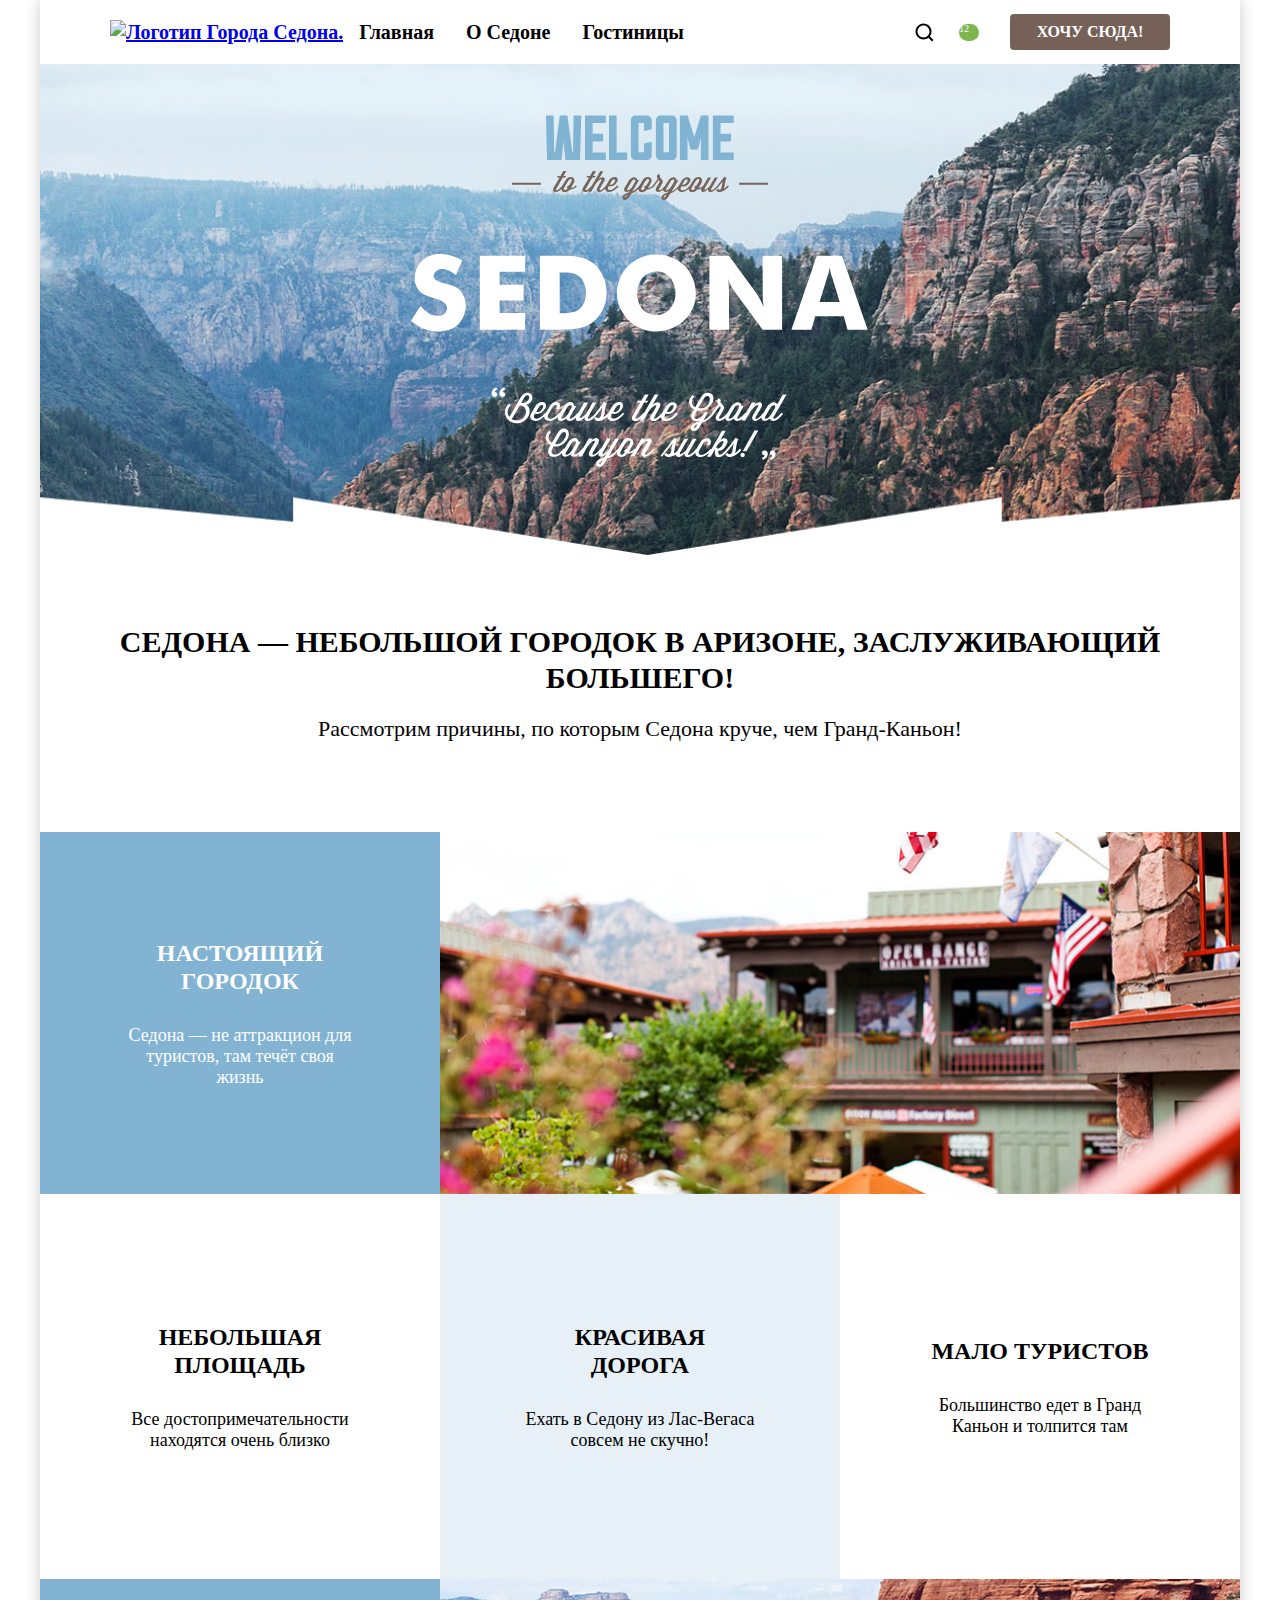
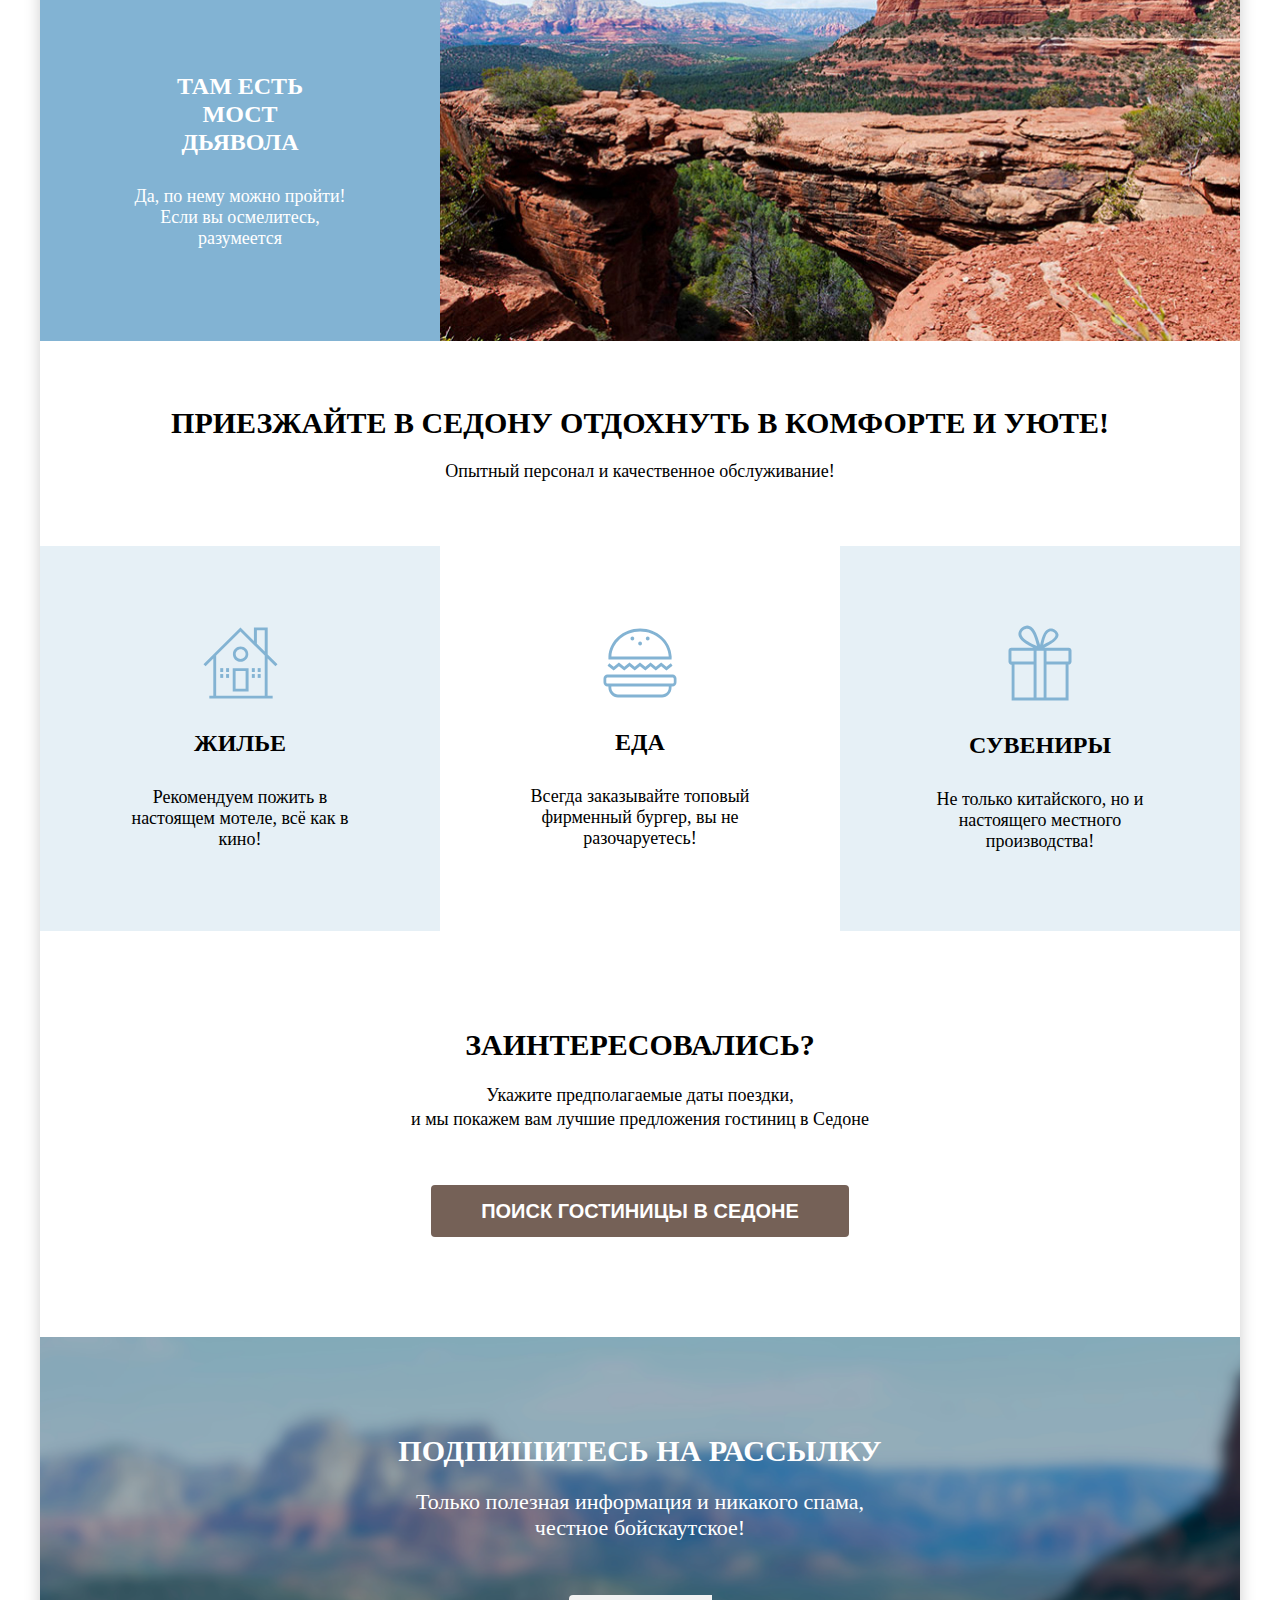
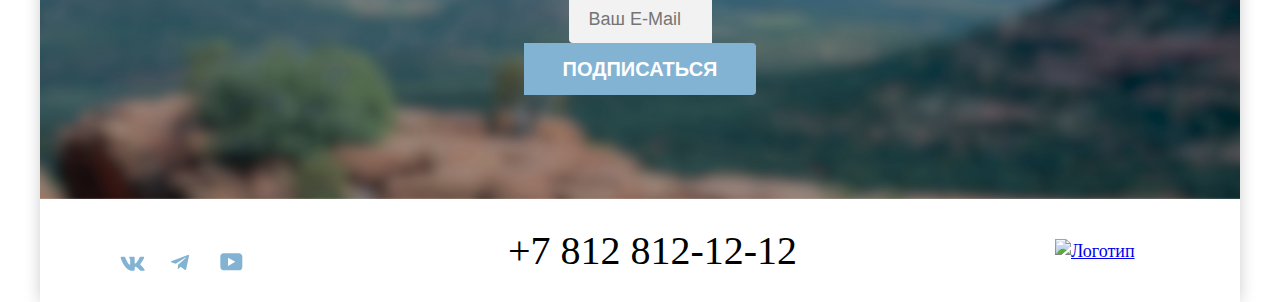
==== index.html @ 7a0d8e48 "выравнивает страницы" ====
<!DOCTYPE html>
<html lang="ru">

  <head>
    <meta charset="utf-8">
    <title>HTML Academy: Седона</title>
    <link rel="stylesheet" href="styles/styles.css">
  </head>

  <body>
    <div class="page-container">
      <header data-test="header" class="main-header">
        <nav class="main-nav">
          <a class="logo" href="index.html" aria-current="page">
            <img src="images/logosedona.svg" width="140" height="70" alt="Логотип города Седона.">
          </a>
          <ul class="site-navigation">
            <li class="site-navigation-item">
              <a class="navigation-link" href="#">Главная</a>
            </li>
            <li class="site-navigation-item">
              <a class="navigation-link" href="#">О Седоне</a>
            </li>
            <li class="site-navigation-item">
              <a class="navigation-link" href="catalog.html">Гостиницы</a>
            </li>
          </ul>
          <ul class="navigation-list navigation-user">
            <li class="navigation-search">
              <a class="navigation-link" href="#"></a>
            </li>
            <li class="navigation-item">
              <a class="navigation-link-like" href="#">
                <span>12</span></a>
          </ul>
          <a class="navigation-link-button" href="#">Хочу сюда!</a>
        </nav>
      </header>
      <main data-test="main" class="main-container main">
        <section class="fond">
          <img src="images/welcome.svg" width="458" height="352"
            alt="Welcome to the gorgeous Sedona , because the Grand Canyon sucks!">
        </section>
        <section data-test="hero" class="hero">
          <h2 class="title">Седона — небольшой городок в Аризоне, заслуживающий большего!</h2>
          <p class="subject">Рассмотрим причины, по которым Седона круче, чем Гранд-Каньон!</p>
        </section>
        <section class="indent">
        </section>
        <section data-test="advantages" class="advantages">
          <ul class="advantages-list">
            <li class="advantages-item-block">
              <h3 class="advantages-title-block">Настоящий городок</h3>
              <p class="advantages-descripsion-block">Седона — не аттракцион для туристов, там течёт своя жизнь</p>
            </li>
            <img class="photo-house" src="images/city.jpg" width="800" height="362" alt="Фото природы города Седона.">
            <li class="advantages-item-block2">
              <h3 class="advantages-title">Небольшая площадь</h3>
              <p class="advantages-descripsion">Все достопримечательности находятся очень близко</p>
            </li>
            <li class="advantages-item-block3">
              <h3 class="advantages-title">Красивая дорога</h3>
              <p class="advantages-descripsion">Ехать в Седону из Лас-Вегаса совсем не скучно!</p>
            </li>
            <li class="advantages-item-block2">
              <h3 class="advantages-title">Мало туристов</h3>
              <p class="advantages-descripsion">Большинство едет в Гранд Каньон и толпится там</p>
            </li>
            <li class="advantages-item-block">
              <h3 class="advantages-title-block">Там есть мост Дьявола</h3>
              <p class="advantages-descripsion-block">Да, по нему можно пройти! Если вы осмелитесь, разумеется</p>
            </li>
            <img class="photo" src="images/crag.jpg" width="800" height="362" alt="Фото моста Дьявола города Седона.">
          </ul>
          <div class="reason">
            <li class="advantage">
              <h2 class="title">Приезжайте в Седону отдохнуть в комфорте и уюте!</h2>
              <p class="about">Опытный персонал и качественное обслуживание!</p>
            </li>
          </div>
          <ul class="advantages-list">
            <li class="advantages-item-block3">
              <img src="images/home.svg" width="75" height="72" alt="Изображение дома.">
              <h3 class="advantages-titles">Жилье</h3>
              <p class="advantages-descripsion">Рекомендуем пожить в настоящем мотеле, всё как в кино!</p>
            </li>
            <li class="advantages-item-block2">
              <img src="images/food.svg" width="74" height="70" alt="Изображение бургера.">
              <h3 class="advantages-titles">Еда</h3>
              <p class="advantages-descripsion">Всегда заказывайте топовый фирменный бургер, вы не разочаруетесь!</p>
            </li>
            <li class="advantages-item-block3">
              <img src="images/present.svg" width="64" height="76" alt="Изображение подарка.">
              <h3 class="advantages-titles">Сувениры</h3>
              <p class="advantages-descripsion">Не только китайского, но и настоящего местного производства!</p>
            </li>
          </ul>
        </section>
        <section data-test="search" class="search">
          <h2 class="page-main-title">Заинтересовались?</h2>
          <p class="advantages-descripsion-search">Укажите предполагаемые даты поездки,<br> и мы покажем вам лучшие предложения
            гостиниц в Седоне</p>
          <form action="#" method="search">
            <button class="button-search" type="submit">Поиск гостиницы в Седоне</button>
          </form>
        </section>
        <section class="subscribe" data-test="subscribe">
          <h2 class="subscribe-title">Подпишитесь на рассылку</h2>
          <form action="https://echo.htmlacademy.ru/" method="post"></form>
          <p class="subscribe-title-light">Только полезная информация и никакого спама, честное бойскаутское!</p>
          <p class="subscribe-form-name">
            <label for="newsletter-email" hidden>Email</label>
            <input class="field" type="email" placeholder="Ваш e-mail" name="newsletter-email" id="newsletter-email"
              required>
          </p>
            <button class="subscribe-button" type="submit">Подписаться</button>
        </section>
      </main>
      <footer data-test="footer" class="footer-page-container footer">
          <ul class="footer-social">
            <li class="footer-social-item footer-social-item-vk">
              <a class="button" href="https://vk.com/htmlacademy">
                <svg xmlns="http://www.w3.org/2000/svg" width="25" height="15" viewBox="0 0 25 15" fill="none">
                  <path fill-rule="evenodd" clip-rule="evenodd"
                    d="M24.1164 1.80445C24.2824 1.25845 24.1164 0.856445 23.3214 0.856445H20.6964C20.0284 0.856445 19.7204 1.20345 19.5534 1.58645C19.5534 1.58645 18.2184 4.78245 16.3274 6.85845C15.7154 7.46045 15.4374 7.65145 15.1034 7.65145C14.9364 7.65145 14.6854 7.46045 14.6854 6.91345V1.80445C14.6854 1.14845 14.5014 0.856445 13.9454 0.856445H9.81738C9.40038 0.856445 9.14938 1.16045 9.14938 1.44945C9.14938 2.07045 10.0954 2.21445 10.1924 3.96245V7.76045C10.1924 8.59345 10.0394 8.74444 9.70538 8.74444C8.81538 8.74444 6.65038 5.53345 5.36538 1.85945C5.11638 1.14445 4.86438 0.856445 4.19338 0.856445H1.56638C0.816382 0.856445 0.666382 1.20345 0.666382 1.58645C0.666382 2.26845 1.55638 5.65645 4.81138 10.1374C6.98138 13.1974 10.0364 14.8564 12.8194 14.8564C14.4884 14.8564 14.6944 14.4884 14.6944 13.8534V11.5404C14.6944 10.8034 14.8524 10.6564 15.3814 10.6564C15.7714 10.6564 16.4384 10.8484 17.9964 12.3234C19.7764 14.0724 20.0694 14.8564 21.0714 14.8564H23.6964C24.4464 14.8564 24.8224 14.4884 24.6064 13.7604C24.3684 13.0364 23.5184 11.9854 22.3914 10.7384C21.7794 10.0284 20.8614 9.26345 20.5824 8.88045C20.1934 8.38945 20.3044 8.17044 20.5824 7.73345C20.5824 7.73345 23.7824 3.30745 24.1154 1.80445H24.1164Z"
                    fill="#83B3D3" />
                </svg>
              </a>
            </li>
            <li class="footer-social-item footer-social-item-telegram">
              <a class="button" href="https://t.me/htmlacademy">
                <svg xmlns="http://www.w3.org/2000/svg" width="18" height="17" viewBox="0 0 18 17" fill="none">
                  <path
                    d="M16.785 0.955705L0.840489 7.1042C-0.247661 7.54126 -0.241365 8.14828 0.640845 8.41897L4.73445 9.69597L14.2058 3.72014C14.6537 3.44766 15.0629 3.59424 14.7265 3.89281L7.05283 10.8183H7.05103L7.05283 10.8192L6.77045 15.0387C7.18413 15.0387 7.36669 14.8489 7.59871 14.625L9.58705 12.6915L13.7229 15.7464C14.4855 16.1664 15.0332 15.9506 15.2229 15.0405L17.9379 2.2453C18.2158 1.13107 17.5126 0.626562 16.785 0.955705Z"
                    fill="#83B3D3" />
                </svg>
              </a>
            </li>
            <li class="footer-social-item footer-social-item-youtub">
              <a class="button" href="https://www.youtube.com/user/htmlacademyru">
                <svg xmlns="http://www.w3.org/2000/svg" width="23" height="18" viewBox="0 0 23 18" fill="none">
                  <path
                    d="M18.9402 0.356445H3.50738C1.64668 0.356445 0.333252 1.9502 0.333252 3.75645V13.8502C0.333252 15.7627 1.64668 17.3564 3.50738 17.3564H19.1591C20.8009 17.3564 22.3333 15.7627 22.3333 13.9564V3.75645C22.1143 1.9502 20.8009 0.356445 18.9402 0.356445ZM7.99494 12.8939V4.81894L15.3283 8.85645L7.99494 12.8939Z"
                    fill="#83B3D3" />
                </svg>
              </a>
            </li>
          </ul>
          <address class="footer-contacts-address">
            <a class="footer-contacts-address-phone" href="tel:+78128121212">+7 812 812-12-12</a>
          </address>
          <a class="htmlacademy-link" href="https://htmlacademy.ru/">
            <img class="present" src="images/logo.svg" width="115" height="33" alt="Логотип академии.">
          </a>
      </footer>
    </div>
  </body>

</html>
---- styles/styles.css ----
@font-face {
  font-family: "PT sans";
  font-style: normal;
  font-weight: 400;
  src: url("../fonts/ptsans-400.woff2") format("woff2");
  font-display: swap;
}

@font-face {
  font-family: "PT sans";
  font-style: normal;
  font-weight: 700;
  src: url("../fonts/ptsans-700.woff2") format("woff2");
  font-display: swap;
}
* {
  box-sizing: border-box;
}
.page-container {
  width: 1200px;
  margin: 0 auto;
  height: 100%;
  background: #FFF;
  box-shadow: 0px 0px 15px 0px rgba(0, 0, 0, 0.20);
  display: flex;
  flex-direction: column;
  justify-content: space-between;
  box-sizing: border-box;
}
body {
  margin: 0;
  display: flex;
  flex-direction: column;
  height: 100%;
  font-family: "PT Sans";
  font-size: 18px;
  font-style: normal;
  font-weight: 400;
  line-height: 24px;
  color: #000000;
  box-sizing: border-box;
}
.main-container {
  flex-grow: 1;
}
.main-header {
  background: #FFF;
  justify-content: space-between;
  padding: 0px 70px;
  margin: 0;
  padding: 0;
}
.site-navigation {
  margin: 0;
  padding: 0;
  display: flex;
  justify-content: space-between;
  align-items: center;
  list-style: none;
  flex-shrink: 0;
}
.site-navigation-item {
  height: 100%;
}
.navigation-list {
  margin: 0;
  padding: 0;
  display: flex;
  justify-content: space-between;
  align-items: center;
  list-style: none;
  flex-shrink: 0;
  margin-left: auto;
}
.navigation-link-like {
  margin-left: auto;
  font-size: 10px;
  font-style: normal;
  font-weight: 400;
  line-height: 10px;
  color: #ffffff;
  background-image: url("../images/like.svg");
  width: 20px;
  height: 20px;
  border-radius: 10px;
  background: #7DB54F;
  text-decoration: none;
  }
.navigation-link {
  text-decoration: none;
  color: inherit;
  flex-shrink: 0;
  list-style: none;
  display: flex;
  height: 100%;
  width: 100%;
  justify-content: center;
  align-items: center;
  padding: 0 16px;
}
.navigation-search {
  background: url("../images/search.svg");
  background-repeat: no-repeat;
  display: flex;
  width: 20px;
  height: 20px;
  padding: 2px 1px 1px 1px;
  flex-direction: column;
  justify-content: center;
  align-items: center;
}
.navigation-item {
  background: url("../images/like.svg");
  background-repeat: no-repeat;
  display: flex;
  width: 20px;
  height: 20px;
  padding: 2px 1px 1px 1px;
  flex-direction: column;
  justify-content: center;
  align-items: center;
  margin: 0 32px 0 24px;
}
.navigation-link-button {
  color:#FFF;
  text-align: center;
  font-size: 16px;
  font-style: normal;
  font-weight: 700;
  line-height: 20px;
  text-transform: uppercase;
  border-radius: 4px;
  border: none;
  background: #756157;
  width: 160px;
  padding: 8px 0;
  justify-content: center;
  align-items: center;
  text-decoration: none;
  margin: 0;
}
.hero {
  background-color: #FFF;
  display: flex;
  width: 1200px;
  padding: 69px 0px;
  flex-direction: column;
  justify-content: center;
  align-items: center;
}
.indent {
  width: 1200px;
  height: 21px;
  background: #FFF;
}
.page-container {
  width: 1200px;
  margin: 0 auto;
}
.main-nav {
  display: flex;
  height: 64px;
  margin: 0 70px;
  font-size: 20px;
  font-weight: 700;
  line-height: 24px;
  text-transform: capitalize;
  text-decoration: none;
  color: inherit;
  justify-content: space-between;
  align-items: center;
}
.fond {
  background: url("../images/mountains.png");
  background-size: cover;
  background-repeat: no-repeat;
  flex-shrink: 0;
  width: 100%;
  text-align: center;
  padding: 51px 0 82px;
}
.title {
  text-align: center;
  font-size: 30px;
  font-style: normal;
  font-weight: 700;
  line-height: 36px;
  text-transform: uppercase;
  margin: 0px;
  padding: 0 0 20px 0;
}
.subject {
  text-align: center;
  font-size: 22px;
  font-style: normal;
  font-weight: 400;
  line-height: 26px;
}
.advantage {
  display: flex;
  padding: 64px 0px;
  flex-direction: column;
  justify-content: center;
  align-items: center;
  align-self: stretch;
  background-color: #FFF;
  margin: 0;
}
.advantages h2 {
  font-size: 30px;
  font-style: normal;
  font-weight: 700;
  line-height: 36px;
}

.advantages h3 {
  font-size: 24px;
  font-weight: 700;
  text-transform: uppercase;
  line-height: 28px;
}
.about {
  font-size: 22px;
  font-style: normal;
  font-weight: 400;
  line-height: 26px;
}
.advantages p {
  font-size: 18px;
  font-weight: 400;
  line-height: 21px;
}
.advantages-descripsion-search {
  text-align: center;
  margin: 20px 0 54px;
}
.advantages-title-block {
  margin: 0 0 30px;
  padding: 0;
  color: #ffffff;
  text-align: center;
  width: 175px;
}
.advantages-title {
  margin: 0 0 30px;
  padding: 0;
  text-align: center;
  list-style: none;
  display: flex;
  flex-direction: column;
  align-items: center;
}
.advantages-titles {
  padding: 30px 0 30px 0;
  margin: 0;
}
.advantages-list {
  margin: 0;
  padding: 0;
  display: flex;
  justify-content: space-between;
  flex-wrap: wrap;
}
.advantages-descripsion-block {
  color: #ffffff;
  text-align: center;
}
.advantages-item-block {
  background: #82B3D3;
  display: flex;
  height: auto;
  width: 400px;
  padding: 0 85px;
  flex-direction: column;
  justify-content: center;
  align-items: center;
  text-align: center;
  box-sizing: border-box;
}
.advantages-item-block2 {
  background-color: #FFF;
  display: flex;
  width: 400px;
  min-height: 385px;
  padding: 0 85px;
  flex-direction: column;
  justify-content: center;
  align-items: center;
  box-sizing: border-box;
}
.advantages-item-block3 {
  background-color: rgba(131, 179, 211, 0.20);
  display: flex;
  width: 400px;
  padding: 0 85px;
  flex-direction: column;
  justify-content: center;
  align-items: center;
  box-sizing: border-box;
}
.search {
  display: flex;
  flex-direction: column;
  align-items: flex-start;
  background-color: #FFF;
  align-items: center;
  padding: 96px 0;
  margin: 0;
  min-height: 406px;
}
.search button {
  color: #ffffff;
  border-radius: 4px;
  background: #756157;
  border: none;
}
.page-main-title {
  text-align: center;
  font-size: 30px;
  font-style: normal;
  font-weight: 700;
  line-height: 36px;
  text-transform: uppercase;
  margin: 0;

}
.button-search {
  display: inline-flex;
  padding: 8px 50px;
  justify-content: center;
  align-items: center;
  gap: 10px;
  color:#FFF;
  text-align: center;
  font-size: 20px;
  font-style: normal;
  font-weight: 700;
  line-height: 36px;
  text-transform: uppercase;
}
.advantages-descripsion {
  font-size: 22px;
  font-weight: 400;
  line-height: 26px;
  text-align: center;
  margin: 0;
}
.subscribe-title {
  color: #FFF;
  text-align: center;
  font-size: 30px;
  font-style: normal;
  font-weight: 700;
  line-height: 36px;
  text-transform: uppercase;
  margin: 0;
}
.subscribe-title-light {
  color: #FFF;
  text-align: center;
  font-size: 22px;
  font-style: normal;
  font-weight: 400;
  line-height: 26px;
  text-align: center;
  width: 475px;
  margin: 20px 0 54px 0;
}
.subscribe-button {
  color:#FFF;
  border-radius: 0px 4px 4px 0px;
  border: none;
  background: #82B3D3;
  font-size: 20px;
  font-style: normal;
  font-weight: 700;
  line-height: 36px;
  text-transform: uppercase;
  display: inline-flex;
  padding: 8px 50px;
  justify-content: center;
  align-items: center;
  gap: 10px;
  width: 232px;
}
.footer-social {
  display: flex;
  flex-shrink: 0;
  margin: 0;
  padding: 40px 0 30px 70px;
  justify-content: center;
  align-items: center;
  gap: 10px;
  align-self: stretch;
}
.footer-social-item {
  display: flex;
  justify-content: space-between;
  align-items: center;
  margin: 0;
  padding: 0;
}
.footer-social-item-vk {
  color: rgba(131, 179, 211, 1);
  background-repeat: no-repeat;
  display: flex;
  padding: 0px 10px;
  gap: 10px;
}
.footer-social-item-telegram {
  color: rgba(131, 179, 211, 1);
  background-repeat: no-repeat;
  display: flex;
  padding: 0px 10px;
  gap: 10px;
}
.footer-social-item-youtub {
  color: rgba(131, 179, 211, 1);
  background-repeat: no-repeat;
  display: flex;
  padding: 0px 10px;
  gap: 10px;
}
.present {
  display: flex;
  flex-direction: column;
  align-items: center;
  margin: 40px 70px 30px 0;
}
.footer-contacts-address-phone {
  text-decoration: none;
  font-size: 40px;
  font-style: normal;
  font-weight: 400;
  line-height: 40px;
  text-transform: uppercase;
  color: inherit;
}
.footer-contacts-address {
  display: flex;
  justify-content: center;
  align-items: center;
  flex-shrink: 0;
}
.footer {
  display: flex;
  justify-content: space-between;
  align-items: center;
  padding-top: 39px;
  padding-bottom: 30px;
  background: #FFF;
}
.footer-page-container {
  display: flex;
  justify-content: space-between;
  align-items: center;
  flex-shrink: 0;
  padding: 0;
  margin: 0;
}








/* 2стр */
fieldset {
  border: none;
}
.filter-under {
  margin: 0;
  padding: 0;
  display: flex;
  justify-content: space-between;
  align-items: center;
  list-style: none;
  flex-shrink: 0;
}
.header-catalog {
  background:  url("../images/catalog/filter.png");
  background-size: cover;
  background-repeat: no-repeat;
  display: flex;
  flex-direction: column;
  align-items: flex-start;
  padding: 35px 70px 70px 70px;
  flex-grow: 1;
  box-sizing: border-box;
  margin: 0;
  align-self: stretch;
}
.inner-header-title {
  color: #FFF;
  font-size: 60px;
  font-style: normal;
  font-weight: 700;
  line-height: 78px;
  margin: 0;
  padding: 0;
}
.filter {
  padding: 0;
  margin: 0;
}
.breadcrumbs {
  list-style: none;
  display: flex;
  justify-content: center;
  align-items: center;
  gap: 10px;
  margin: 0;
  padding: 0;
}
.breadcrumb-link {
  color: #FFF;
  font-size: 16px;
  font-style: normal;
  font-weight: 400;
  line-height: 21px;
  text-decoration: none;
}
.search-filter-list {
  margin: 0;
  padding: 0;
  list-style: none;
  display: flex;
  flex-direction: column;
  align-items: flex-start;
  gap: 16px;
}
.search-filter {
  display: flex;
  justify-content: space-between;
  align-items: center;
  align-self: stretch;
}
.search-filter-title {
  color: #FFF;
  font-size: 20px;
  font-style: normal;
  font-weight: 700;
  line-height: 24px;
  text-transform: capitalize;
  padding: 0 70px 32px 0;
}
.search-filter-group {
  margin: 0;
  padding: 0;
}
.price {
  padding: 0;
}
.control-input {
  margin: 0;
}
.earch-filter-item {
  color: #FFF;
  font-size: 18px;
  font-style: normal;
  font-weight: 400;
  line-height: 23px;
  text-transform: capitalize;
}
.field {
  color: #000000;
  font-size: 18px;
  font-style: normal;
  font-weight: 700;
  line-height: 24px;
  text-transform: capitalize;
  display: flex;
  width: 143px;
  padding: 12px 20px;
  border: none;
}
.button {
  text-align: center;
  font-size: 20px;
  font-style: normal;
  font-weight: 700;
  line-height: 36px;
  text-transform: uppercase;
  width: 20px;
  height: 20px;
  flex-shrink: 0;
  border-radius: 5px;
  border: none;
}
.button-two {
  width: 20px;
  height: 20px;
  flex-shrink: 0;
  margin-left: 186px;
  border-radius: 5px;
  border: none;
}
.button-price {
  border-radius: 4px 0px 0px 4px;
  background: #F2F2F2;
  display: flex;
  align-items: center;
  margin: 25px 0 0 0;
  width: 288px;
  height: 4px;
}
.button-filter {
  display: flex;
  justify-content: flex-end;
  flex-direction: column;
  align-items: flex-end;
  margin-left: auto;
}
.button-dark {
  color: #FFF;
  text-align: center;
  font-size: 16px;
  font-style: normal;
  font-weight: 700;
  line-height: 20px;
  width: 191px;
  height: 36px;
  text-transform: uppercase;
  border-radius: 4px;
  background: #82B3D3;
  padding: 0;
}
.button-light {
  color: #FFF;
  text-align: center;
  font-size: 16px;
  font-style: normal;
  font-weight: 700;
  line-height: 20px;
  width: 191px;
  height: 36px;
  text-transform: uppercase;
  border-radius: 4px;
  background:  transparent;
  margin: 32px 0 0 0;
  padding: 0;
}
.sorting {
  border-radius: 4px;
  border: 2px solid #E5E5E5;
  font-size: 18px;
  font-style: normal;
  font-weight: 400;
  line-height: 21px;
  display: flex;
  width: 292px;
  padding: 14px 12px;
  margin-left: auto;
  justify-content: space-between;
  align-items: center;
  box-sizing: border-box;
}
.review {
  display: flex;
  justify-content: flex-end;
  align-items: center;
  gap: 8px;
  margin-left: 70px;
}
.button-list-pictures {
  min-width: 16px;
  display: flex;
  flex-direction: column;
  justify-content: center;
  align-items: center;
  gap: 10px;
  flex-shrink: 0;
}
.button-list-picture {
  min-width: 16px;
  display: flex;
  padding: 3px 2px;
  flex-direction: column;
  justify-content: center;
  align-items: center;
  gap: 10px;
  flex-shrink: 0;
}
.button-list-list {
  display: flex;
  min-width: 16px;
  padding: 14px 12px;
  margin: 0px;
  border-radius: 4px;
  border: 2px solid #E5E5E5;
  flex-direction: column;
  justify-content: center;
  align-items: center;
  gap: 10px;
  flex-shrink: 0;
}
.button-list-pictures, .button-list-picture {
  text-decoration: none;
  color: #000000;
  padding: 14px 12px;
  margin: 0;
  border-radius: 4px;
  border: 2px solid #E5E5E5;
}
.catalog {
  display: flex;
  padding: 40px 70px 40px 70px;
  flex-direction: column;
  align-items: center;
  gap: 40px;
  align-self: stretch;
  margin: 0;
  justify-content: flex-start;
}
.catalog-card-link {
  text-decoration: none;
  display: flex;
  flex-direction: column;
  align-items: flex-start;
  gap: 16px;
}
.catalog-card-title {
  color:#000;
  font-size: 24px;
  font-style: normal;
  font-weight: 700;
  line-height: 28px;
  text-decoration: none;
  width: 300px;
  margin: 0;
  padding: 0px;
}
p {
  margin: 0;
}
.price-name {
  min-width: 140px;
  display: flex;
  justify-content: space-between;
  align-items: center;
  align-self: stretch;
}
.price-from {
  min-width: 140px;
  display: flex;
  justify-content: flex-end;
}
.price {
  width: 144px;
}
.catalog-card-button-details {
  color:#FFF;
  text-align: center;
  font-size: 16px;
  font-style: normal;
  font-weight: 700;
  line-height: 20px;
  text-transform: uppercase;
  border-radius: 4px;
  background: #756157;
  display: flex;
  padding: 8px 25px;
  margin: 0;
  justify-content: center;
  align-items: center;
  text-decoration: none;
}
.catalog-card-button-favorites {
  color:#FFF;
  text-align: center;
  font-size: 16px;
  font-style: normal;
  font-weight: 700;
  line-height: 20px;
  text-transform: uppercase;
  border-radius: 4px;
  background: #82B3D3;
  text-decoration: none;
  display: flex;
  padding: 8px 18px;
  margin-left: auto;
  min-width: 140px;
  justify-content: center;
  align-items: center;
}
.catalog-card-button-favorite {
  color:#FFF;
  text-align: center;
  font-size: 16px;
  font-style: normal;
  font-weight: 700;
  line-height: 20px;
  text-transform: uppercase;
  border-radius: 4px;
  background: #7DB54F;
  text-decoration: none;
  display: flex;
  padding: 8px 18px;
  margin-left: auto;
  min-width: 140px;
  justify-content: center;
  align-items: center;
}
.catalog-card {
  border-radius: 4px;
  border: 1px solid #E6E6E6;
  margin: 0;
  align-items: flex-start;
  gap: 16px;
  width: 340px;
  box-sizing: border-box;
  flex-wrap: wrap;
  padding: 20px;
  display: flex;
}
.catalog-list {
  margin: 0;
  padding: 0;
  display: flex;
  align-items: flex-start;
  gap: 20px;
  align-self: stretch;
  flex-wrap: wrap;
}
.form-filter {
  display: flex;
  margin-top: 40px;
  min-width: 1060px;
}
.rating-result {
  text-align: center;
  font-size: 16px;
  font-style: normal;
  font-weight: 400;
  line-height: 20px;
  text-transform: uppercase;
  text-decoration: none;
  color: #333;
  min-width: 140px;
  border-radius: 4px;
  background:#F2F2F2;
  margin-left: auto;
  padding: 9px 22px 8px 23px;
}
.rating-results {
  display: flex;
  align-items: center;
  gap: 6px;
  flex: 1 0 0;
  align-self: stretch;
}
.pagination-link {
  display: flex;
  justify-content: center;
}
.pagination-current-one {
  color:#000;
  font-size: 20px;
  font-style: normal;
  font-weight: 700;
  line-height: 36px;
  text-transform: uppercase;
  border-radius: 4px;
  background:#F2F2F2;
  display: flex;
  width: 60px;
  height: 60px;
  justify-content: center;
  align-items: center;
  gap: 8px;
  text-decoration: none;
}
.pagination-current {
  color: #ffffff;
  text-align: center;
  font-size: 20px;
  font-style: normal;
  font-weight: 700;
  line-height: 36px;
  text-transform: uppercase;
  border-radius: 4px;
  background: #82B3D3;
  width: 60px;
  height: 60px;
  justify-content: center;
  align-items: center;
  display: flex;
  text-decoration: none;
}
.pagination {
  list-style: none;
  display: flex;
  align-items: center;
  align-self: stretch;
  justify-content: flex-start;
  gap: 8px;
  margin: 0;
  padding: 0;
}
.subscribe {
  background-image: url("../images/subscribe.png");
  background-size: cover;
  background-repeat: no-repeat;
  width: 1200px;
  display: flex;
  padding: 96px 0 104px 0;
  flex-direction: column;
  align-items: center;
  box-sizing: border-box;
}
.subscription-two {
  min-height: 414px;
  display: flex;
  flex-direction: column;
  align-items: center;
  justify-content: center;
  gap: 20px;
  margin: 0;
  padding: 0;
}
.subscribe-title-dark {
  color:#000000;
  text-align: center;
  font-size: 22px;
  font-style: normal;
  font-weight: 400;
  line-height: 26px;
  display: flex;
  flex-direction: column;
  align-items: center;
  width: 475px;
}
.subscribe-title-link {
  color: #000;
  font-size: 30px;
  font-style: normal;
  font-weight: 700;
  line-height: 36px;
  text-transform: uppercase;
  margin: 0;
}
.field {
  color: #000;
  font-size: 18px;
  font-style: normal;
  font-weight: 400;
  line-height: 24px;
  border-radius: 4px 0px 0px 4px;
  background: #F2F2F2;
  text-decoration: none;
  padding: 12px 20px;
}
.visually-hidden {
  position: absolute;
  width: 1px;
  height: 1px;
  margin: -1px;
  padding: 0;
  border: 0;
  clip: rect(0 0 0 0);
  overflow: hidden;
}
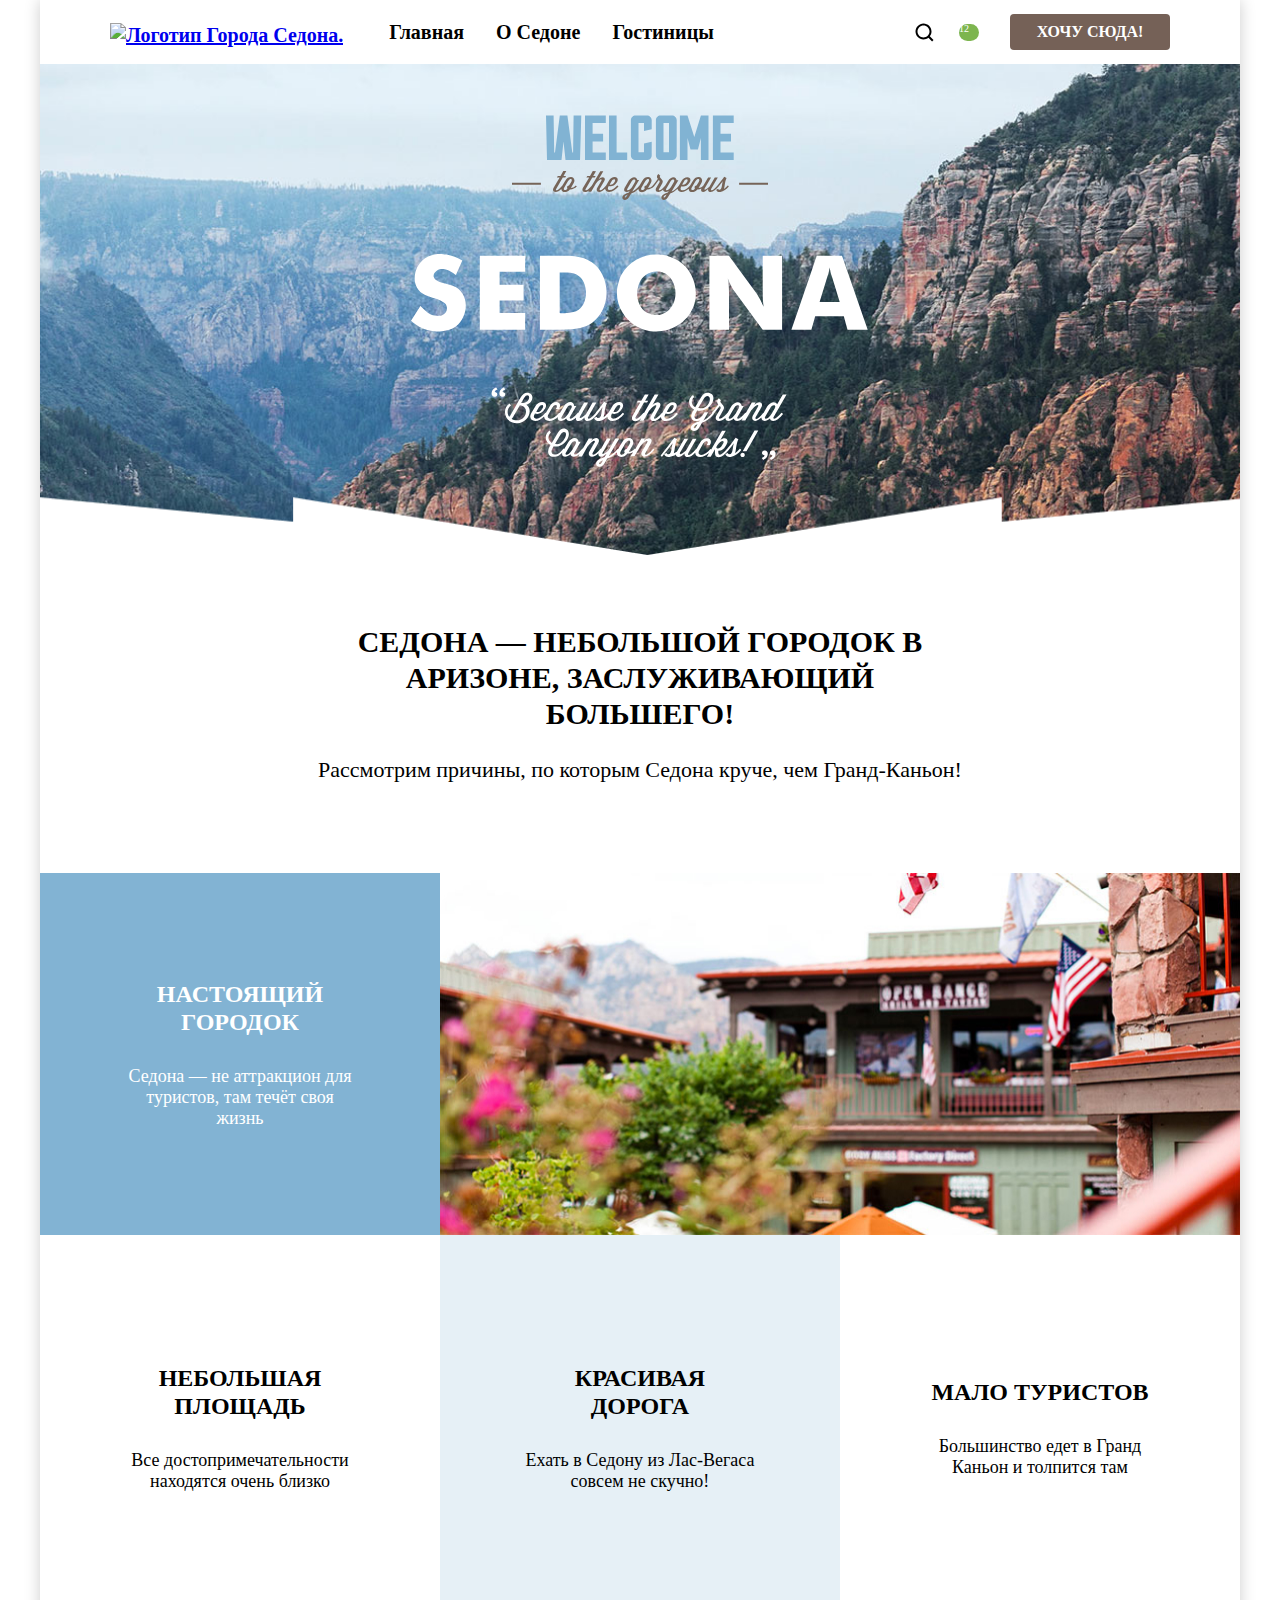
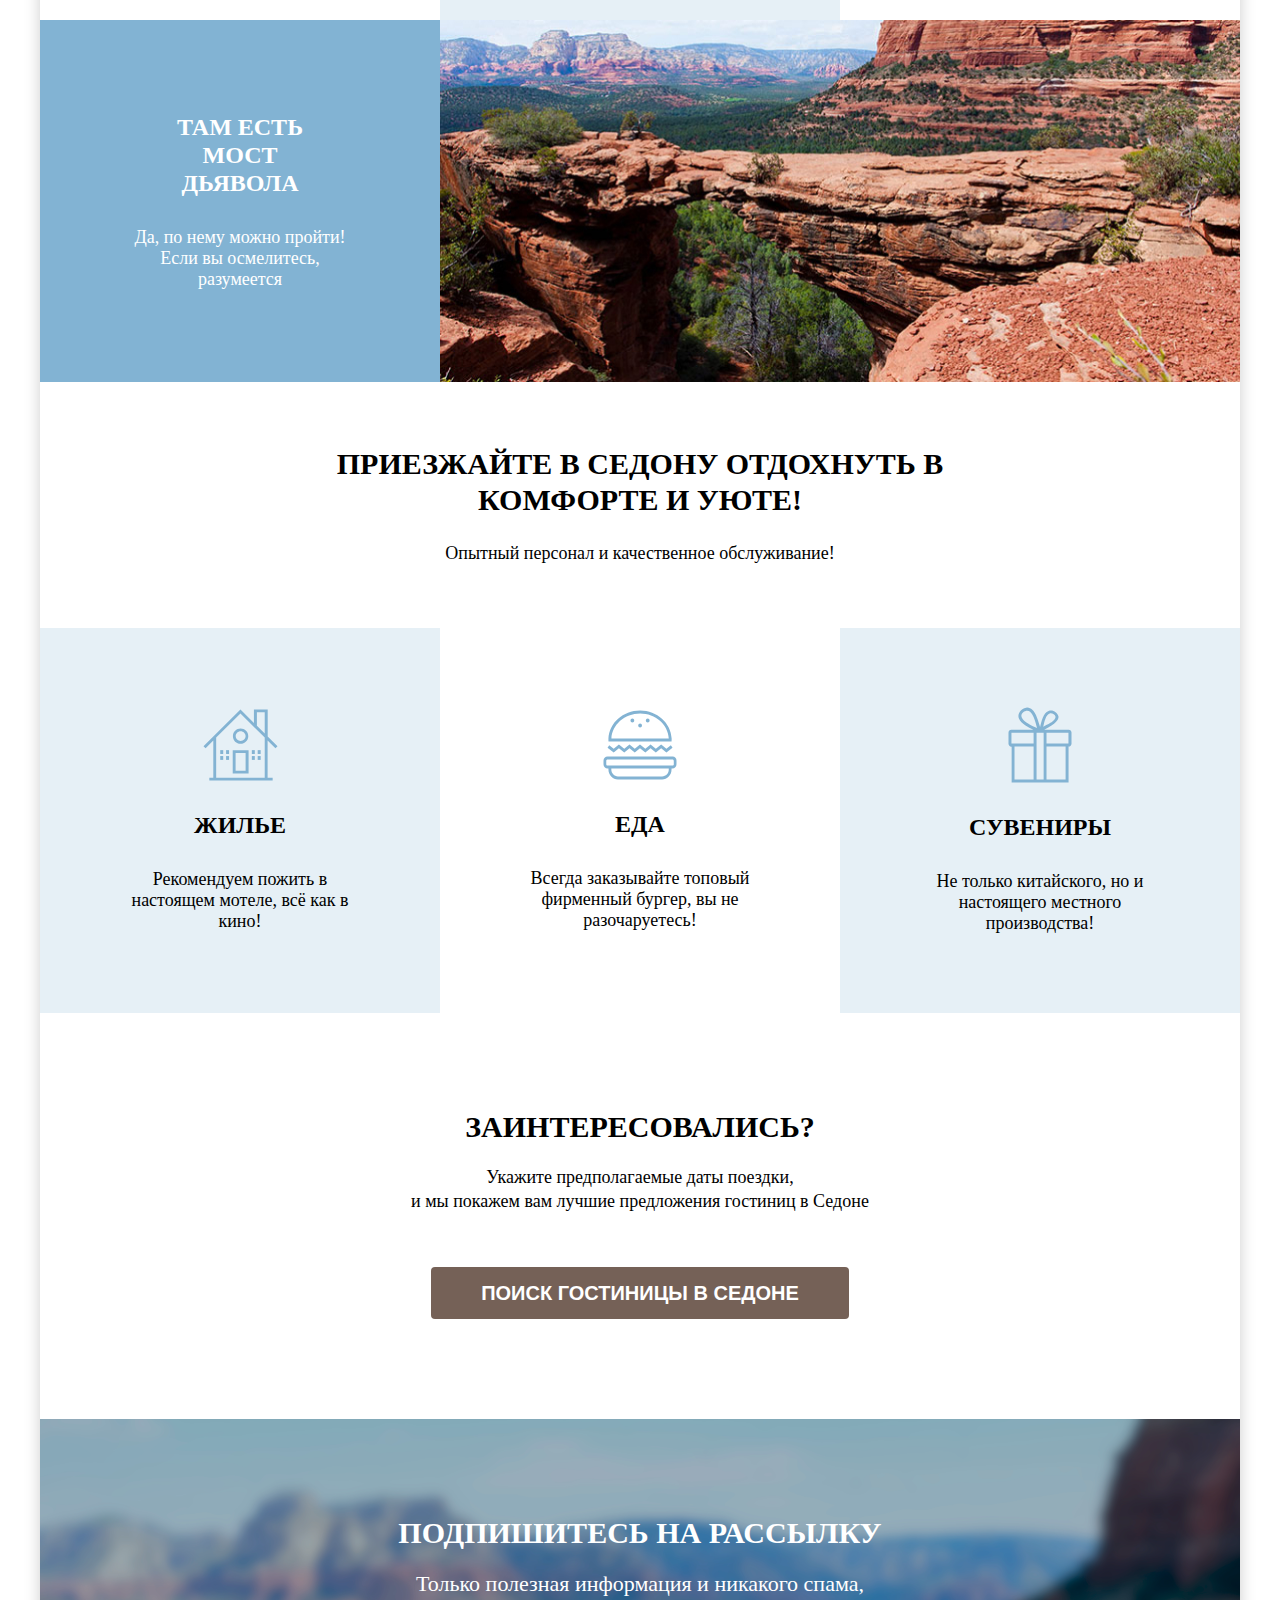
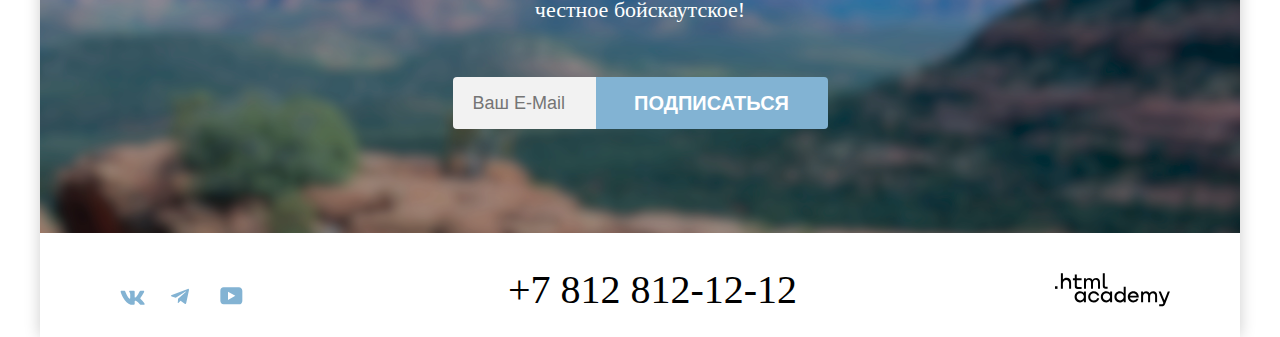
==== commit 58e89f78: "Merge pull request #7 from liana6616/master" ====
--- a/index.html
+++ b/index.html
@@ -106,14 +106,15 @@
         </section>
         <section class="subscribe" data-test="subscribe">
           <h2 class="subscribe-title">Подпишитесь на рассылку</h2>
-          <form action="https://echo.htmlacademy.ru/" method="post"></form>
           <p class="subscribe-title-light">Только полезная информация и никакого спама, честное бойскаутское!</p>
+          <form action="https://echo.htmlacademy.ru/" method="post" class="email">
           <p class="subscribe-form-name">
             <label for="newsletter-email" hidden>Email</label>
             <input class="field" type="email" placeholder="Ваш e-mail" name="newsletter-email" id="newsletter-email"
               required>
           </p>
             <button class="subscribe-button" type="submit">Подписаться</button>
+          </form>
         </section>
       </main>
       <footer data-test="footer" class="footer-page-container footer">
@@ -150,7 +151,20 @@
             <a class="footer-contacts-address-phone" href="tel:+78128121212">+7 812 812-12-12</a>
           </address>
           <a class="htmlacademy-link" href="https://htmlacademy.ru/">
-            <img class="present" src="images/logo.svg" width="115" height="33" alt="Логотип академии.">
+            <svg xmlns="http://www.w3.org/2000/svg" width="115" height="34" viewBox="0 0 115 34" fill="none">
+              <path d="M0 13.2564V15.8564H2.5V13.2564H0Z" fill="black"/>
+              <path d="M11.6 4.85645C10 4.85645 8.8 5.55645 8 6.55645H7.9V0.356445H5.9V15.8564H7.9V10.5564C7.9 8.45645 9.2 6.95645 11.2 6.95645C13 6.95645 14.1 8.35645 14.1 10.1564V15.8564H16.1V9.75644C16.2 6.75644 14.3 4.85645 11.6 4.85645Z" fill="black"/>
+              <path d="M26.6 5.15645H21.8V1.45645H19.8V5.25645H17.9V7.25645H19.8V13.2564C19.8 14.9564 20.8 15.9564 22.5 15.9564H26.6V13.9564H22.9C22.2 13.9564 21.8 13.5564 21.8 12.8564V7.15645H26.6V5.15645Z" fill="black"/>
+              <path d="M41.1 4.95645C39.5 4.95645 38.2 5.75644 37.6 7.05645H37.5C36.9 5.85645 35.7 4.95645 34.1 4.95645C32.7 4.95645 31.6 5.75645 31 6.75645H30.9V5.15645H29V15.7564H31V10.3564C31 8.35645 32 6.85645 33.6 6.85645C35.1 6.85645 36 7.85645 36 9.45645V15.7564H38V10.1564C38 7.75645 39.4 6.85645 40.6 6.85645C42.1 6.85645 43 7.85645 43 9.45645V15.7564H45V9.25644C45.1 6.75644 43.6 4.95645 41.1 4.95645Z" fill="black"/>
+              <path d="M47.8 13.0564C47.8 14.7564 48.8 15.7564 50.6 15.7564H52.6V13.7564H50.9C50.2 13.7564 49.8 13.3564 49.8 12.6564V0.356445H47.8V13.0564Z" fill="black"/>
+              <path d="M28.9 20.0564C28 18.9564 26.7 18.2564 25 18.2564C21.9 18.2564 19.6 20.5564 19.6 23.8564C19.6 27.1564 21.9 29.4564 25 29.4564C26.8 29.4564 28 28.6564 28.8 27.5564H28.9V29.1564H30.9V18.5564H28.9V20.0564ZM25.3 27.4564C23.1 27.4564 21.7 25.8564 21.7 23.8564C21.7 21.8564 23.1 20.2564 25.3 20.2564C27.5 20.2564 28.9 21.8564 28.9 23.8564C28.9 25.7564 27.5 27.4564 25.3 27.4564Z" fill="black"/>
+              <path d="M44.2 22.3564C43.7 19.9564 41.6 18.2564 38.8 18.2564C35.4 18.2564 33.2 20.7564 33.2 23.8564C33.2 26.9564 35.4 29.4564 38.8 29.4564C41.6 29.4564 43.7 27.6564 44.2 25.2564H42.1C41.7 26.5564 40.4 27.5564 38.8 27.5564C36.6 27.5564 35.2 25.9564 35.2 23.9564C35.2 21.9564 36.6 20.3564 38.8 20.3564C40.4 20.3564 41.6 21.3564 42.1 22.5564H44.2V22.3564Z" fill="black"/>
+              <path d="M55.1 20.0564C54.2 18.9564 52.9 18.2564 51.2 18.2564C48.1 18.2564 45.8 20.5564 45.8 23.8564C45.8 27.1564 48.1 29.4564 51.2 29.4564C53 29.4564 54.2 28.6564 55 27.5564H55.1V29.1564H57.1V18.5564H55.1V20.0564ZM51.5 27.4564C49.3 27.4564 47.9 25.8564 47.9 23.8564C47.9 21.8564 49.3 20.2564 51.5 20.2564C53.7 20.2564 55.1 21.8564 55.1 23.8564C55.1 25.7564 53.6 27.4564 51.5 27.4564Z" fill="black"/>
+              <path d="M68.7 20.1564C67.8 19.0564 66.5 18.2564 64.8 18.2564C61.7 18.2564 59.4 20.5564 59.4 23.8564C59.4 27.1564 61.6 29.4564 64.8 29.4564C66.5 29.4564 67.8 28.6564 68.6 27.6564H68.7V29.1564H70.7V13.7564H68.7V20.1564ZM65.1 27.4564C62.9 27.4564 61.5 25.8564 61.5 23.8564C61.5 21.8564 62.9 20.2564 65.1 20.2564C67.3 20.2564 68.7 21.8564 68.7 23.8564C68.6 25.8564 67.2 27.4564 65.1 27.4564Z" fill="black"/>
+              <path d="M78.3 18.2564C75 18.2564 72.8 20.7564 72.8 23.8564C72.8 26.8564 74.9 29.4564 78.3 29.4564C80.8 29.4564 82.8 28.1564 83.5 25.8564H81.4C80.9 26.8564 79.8 27.4564 78.4 27.4564C76.5 27.4564 75.1 26.1564 75 24.5564H83.8C84 20.9564 81.8 18.2564 78.3 18.2564ZM78.3 20.1564C80 20.1564 81.3 21.1564 81.6 22.7564H75.1C75.4 21.2564 76.6 20.1564 78.3 20.1564Z" fill="black"/>
+              <path d="M98.2 18.2564C96.6 18.2564 95.3 19.0564 94.6 20.2564H94.5C93.9 19.0564 92.7 18.2564 91.1 18.2564C89.7 18.2564 88.6 18.9564 88 20.0564V18.5564H86.1V29.1564H88.1V23.7564C88.1 21.7564 89.1 20.3564 90.7 20.2564C92.2 20.2564 93.1 21.2564 93.1 22.8564V29.1564H95.1V23.5564C95.1 21.1564 96.5 20.2564 97.7 20.2564C99.2 20.2564 100.1 21.2564 100.1 22.8564V29.1564H102.1V22.6564C102.2 20.0564 100.7 18.2564 98.2 18.2564Z" fill="black"/>
+              <path d="M109.4 27.3564L105.8 18.4564H103.6L108.4 30.0564C108.1 30.9564 107.7 31.2564 106.7 31.2564H104.2V33.2564H106.7C108.5 33.2564 109.5 32.4564 110.2 30.6564L114.9 18.4564H112.8L109.4 27.3564Z" fill="black"/>
+              </svg>
           </a>
       </footer>
     </div>
--- a/styles/styles.css
+++ b/styles/styles.css
@@ -39,6 +39,10 @@
   line-height: 24px;
   color: #000000;
   box-sizing: border-box;
+}
+.logo {
+  margin-right: 30px;
+  margin-top: 6px;
 }
 .main-container {
   flex-grow: 1;
@@ -187,7 +191,8 @@
   line-height: 36px;
   text-transform: uppercase;
   margin: 0px;
-  padding: 0 0 20px 0;
+  padding: 0 0 25px 0;
+  max-width: 620px;
 }
 .subject {
   text-align: center;
@@ -421,7 +426,7 @@
   padding: 0px 10px;
   gap: 10px;
 }
-.present {
+.htmlacademy-link {
   display: flex;
   flex-direction: column;
   align-items: center;
@@ -435,6 +440,7 @@
   line-height: 40px;
   text-transform: uppercase;
   color: inherit;
+  margin-top: 10px;
 }
 .footer-contacts-address {
   display: flex;
@@ -458,6 +464,9 @@
   padding: 0;
   margin: 0;
 }
+.email {
+  display: flex;
+}
 
 
 
@@ -478,6 +487,20 @@
   align-items: center;
   list-style: none;
   flex-shrink: 0;
+}
+.fix-price {
+  display: flex;
+  justify-content: space-between;
+  align-items: center;
+  margin: 0;
+  padding: 0;
+}
+.price {
+  display: flex;
+  width: 143px;
+  padding: 12px 20px;
+  justify-content: space-between;
+  align-items: center;
 }
 .header-catalog {
   background:  url("../images/catalog/filter.png");
@@ -501,6 +524,13 @@
   margin: 0;
   padding: 0;
 }
+.inner-header {
+  font-size: 30px;
+  font-style: normal;
+  font-weight: 700;
+  line-height: 36px;
+  text-transform: uppercase;
+}
 .filter {
   padding: 0;
   margin: 0;
@@ -547,11 +577,12 @@
   padding: 0 70px 32px 0;
 }
 .search-filter-group {
-  margin: 0;
+  margin-left: 60px;
   padding: 0;
 }
 .price {
   padding: 0;
+  opacity: 0.3;
 }
 .control-input {
   margin: 0;
@@ -818,10 +849,9 @@
 .catalog-list {
   margin: 0;
   padding: 0;
-  display: flex;
-  align-items: flex-start;
+  display: grid;
   gap: 20px;
-  align-self: stretch;
+  grid-template-columns: repeat(3, 340px);
   flex-wrap: wrap;
 }
 .form-filter {
@@ -869,7 +899,6 @@
   height: 60px;
   justify-content: center;
   align-items: center;
-  gap: 8px;
   text-decoration: none;
 }
 .pagination-current {
@@ -890,14 +919,15 @@
   text-decoration: none;
 }
 .pagination {
-  list-style: none;
-  display: flex;
-  align-items: center;
-  align-self: stretch;
-  justify-content: flex-start;
+  min-width: 1060px;
+  list-style-type: none;
+  display: grid;
+  margin: 0;
+  margin-left: -16px;
+  padding: 0;
+  grid-auto-flow: column;
+  justify-content: start;
   gap: 8px;
-  margin: 0;
-  padding: 0;
 }
 .subscribe {
   background-image: url("../images/subscribe.png");
@@ -906,9 +936,9 @@
   width: 1200px;
   display: flex;
   padding: 96px 0 104px 0;
-  flex-direction: column;
   align-items: center;
   box-sizing: border-box;
+  flex-direction: column;
 }
 .subscription-two {
   min-height: 414px;
@@ -951,6 +981,7 @@
   background: #F2F2F2;
   text-decoration: none;
   padding: 12px 20px;
+  height: 52px;
 }
 .visually-hidden {
   position: absolute;
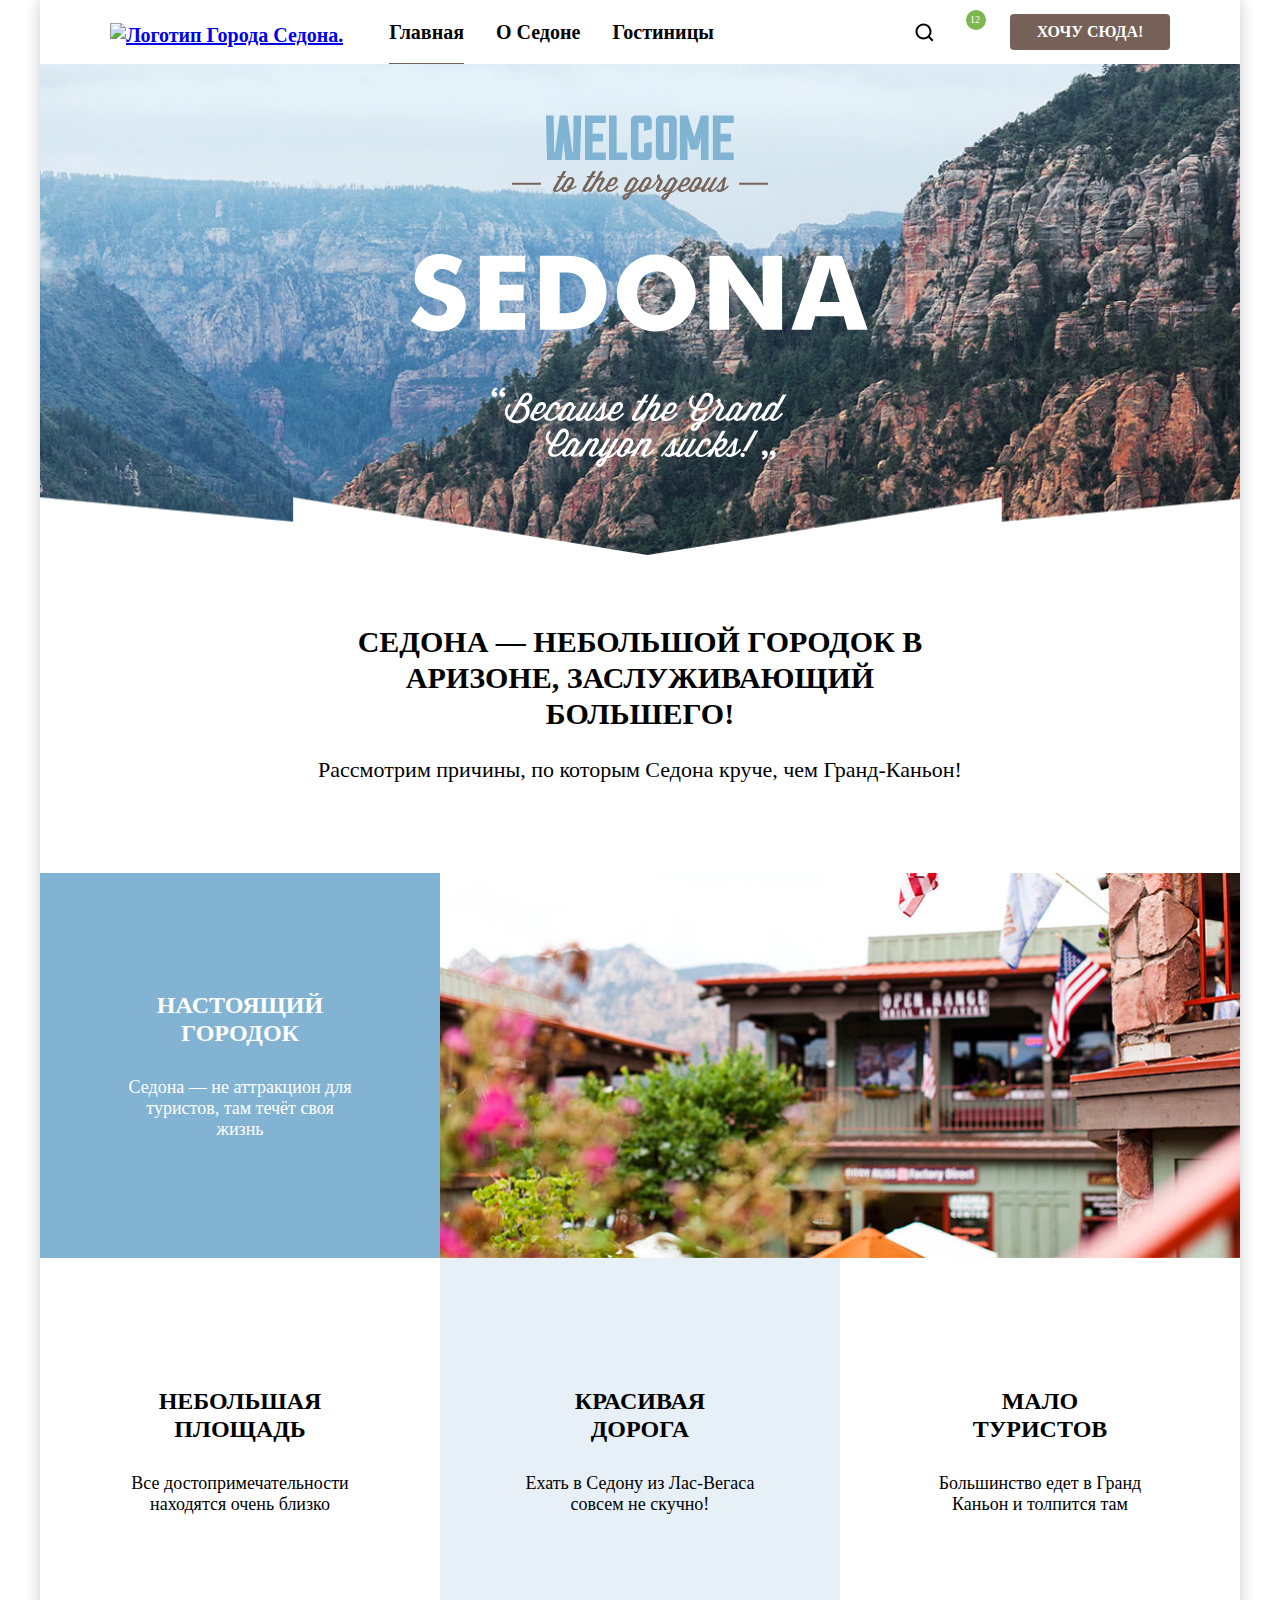
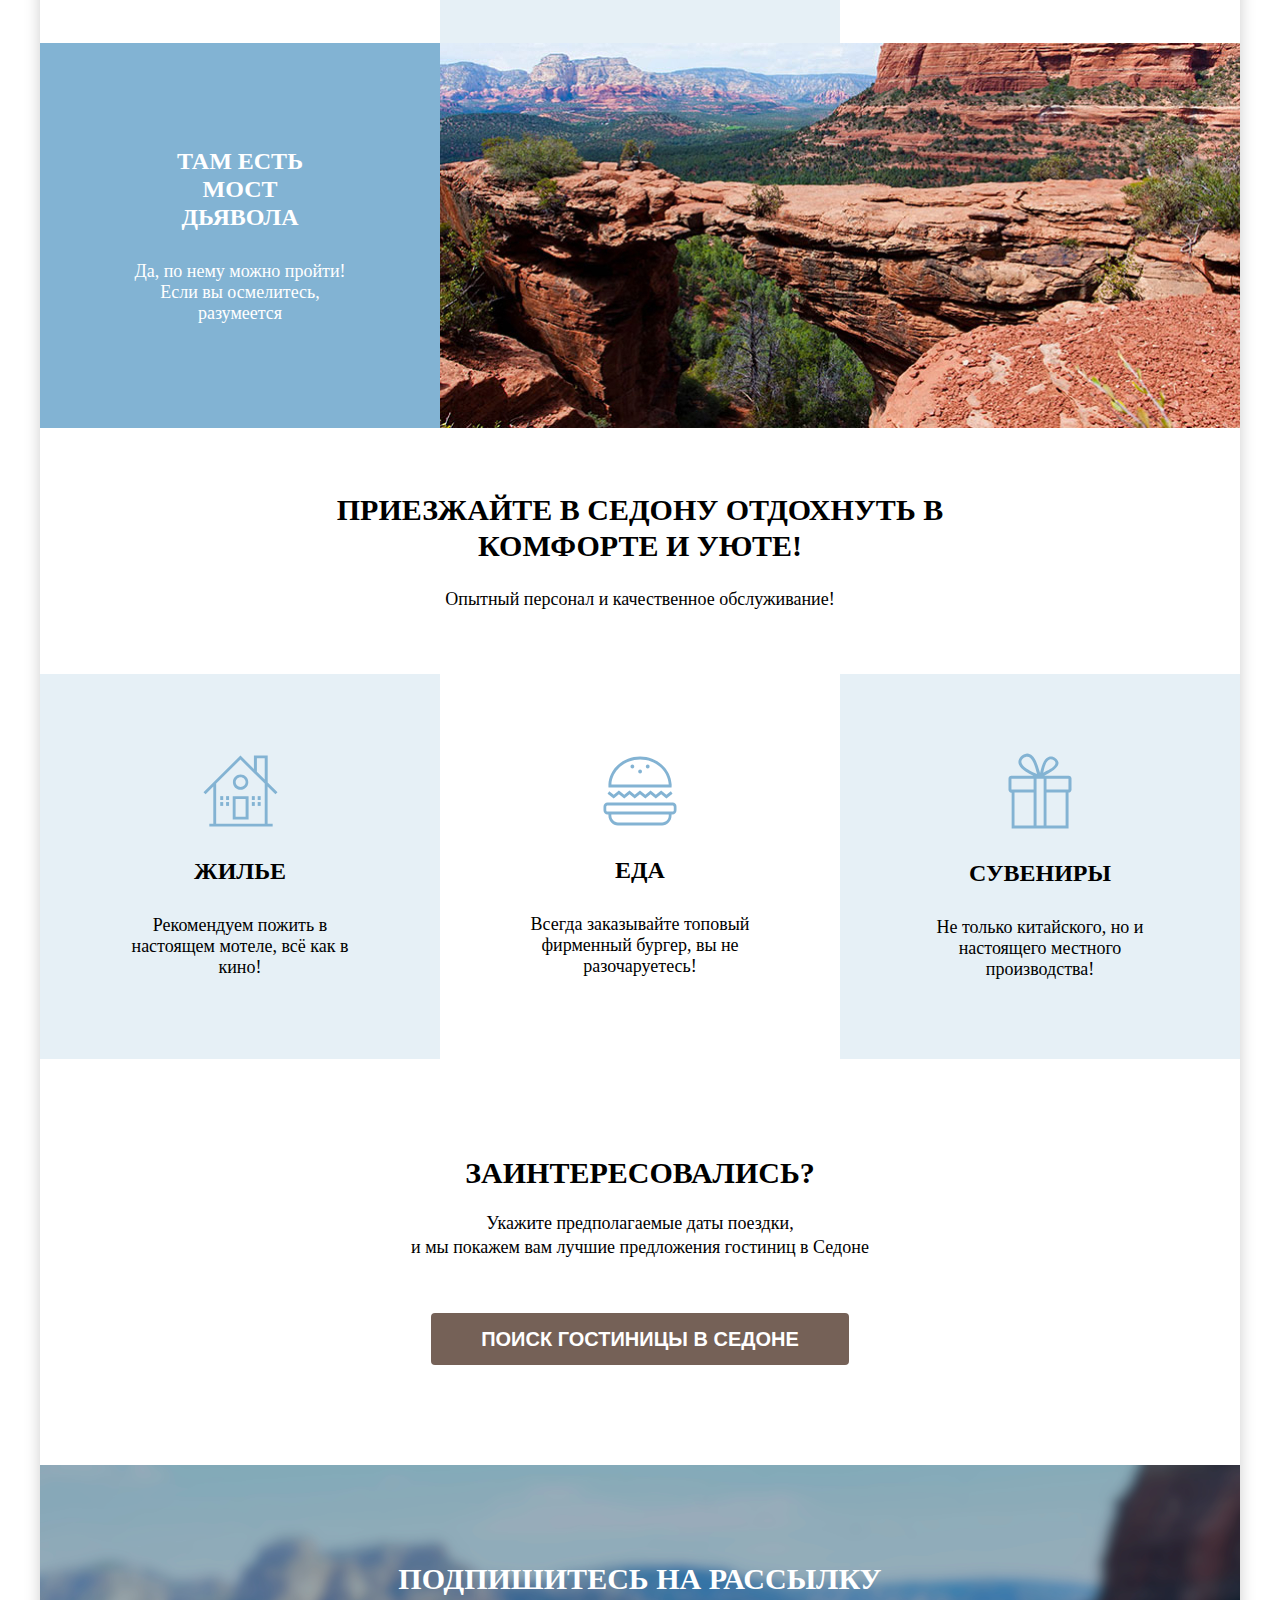
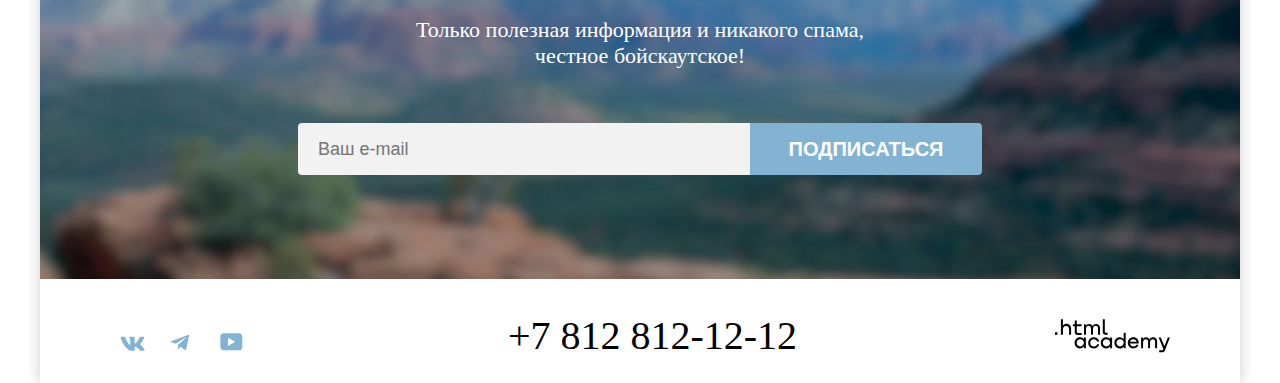
==== commit 7b40d0f0: "делает декаративные элементы" ====
--- a/index.html
+++ b/index.html
@@ -16,7 +16,7 @@
           </a>
           <ul class="site-navigation">
             <li class="site-navigation-item">
-              <a class="navigation-link" href="#">Главная</a>
+              <a class="navigation-link navigation-link-current" href="#">Главная</a>
             </li>
             <li class="site-navigation-item">
               <a class="navigation-link" href="#">О Седоне</a>
@@ -31,7 +31,7 @@
             </li>
             <li class="navigation-item">
               <a class="navigation-link-like" href="#">
-                <span>12</span></a>
+                <span class="sum">12</span></a>
           </ul>
           <a class="navigation-link-button" href="#">Хочу сюда!</a>
         </nav>
@@ -53,7 +53,7 @@
               <h3 class="advantages-title-block">Настоящий городок</h3>
               <p class="advantages-descripsion-block">Седона — не аттракцион для туристов, там течёт своя жизнь</p>
             </li>
-            <img class="photo-house" src="images/city.jpg" width="800" height="362" alt="Фото природы города Седона.">
+            <img class="photo-house" src="images/city.jpg" alt="Фото природы города Седона.">
             <li class="advantages-item-block2">
               <h3 class="advantages-title">Небольшая площадь</h3>
               <p class="advantages-descripsion">Все достопримечательности находятся очень близко</p>
@@ -70,7 +70,7 @@
               <h3 class="advantages-title-block">Там есть мост Дьявола</h3>
               <p class="advantages-descripsion-block">Да, по нему можно пройти! Если вы осмелитесь, разумеется</p>
             </li>
-            <img class="photo" src="images/crag.jpg" width="800" height="362" alt="Фото моста Дьявола города Седона.">
+            <img class="photo" src="images/crag.jpg" alt="Фото моста Дьявола города Седона.">
           </ul>
           <div class="reason">
             <li class="advantage">
@@ -98,9 +98,10 @@
         </section>
         <section data-test="search" class="search">
           <h2 class="page-main-title">Заинтересовались?</h2>
-          <p class="advantages-descripsion-search">Укажите предполагаемые даты поездки,<br> и мы покажем вам лучшие предложения
+          <p class="advantages-descripsion-search">Укажите предполагаемые даты поездки,<br> и мы покажем вам лучшие
+            предложения
             гостиниц в Седоне</p>
-          <form action="#" method="search">
+          <form action="#" method="post">
             <button class="button-search" type="submit">Поиск гостиницы в Седоне</button>
           </form>
         </section>
@@ -108,64 +109,86 @@
           <h2 class="subscribe-title">Подпишитесь на рассылку</h2>
           <p class="subscribe-title-light">Только полезная информация и никакого спама, честное бойскаутское!</p>
           <form action="https://echo.htmlacademy.ru/" method="post" class="email">
-          <p class="subscribe-form-name">
-            <label for="newsletter-email" hidden>Email</label>
-            <input class="field" type="email" placeholder="Ваш e-mail" name="newsletter-email" id="newsletter-email"
-              required>
-          </p>
+            <p class="subscribe-form-name">
+              <label for="newsletter-email" hidden>Email</label>
+              <input class="field-email" type="email" placeholder="Ваш e-mail" name="newsletter-email" id="newsletter-email"
+                required>
+            </p>
             <button class="subscribe-button" type="submit">Подписаться</button>
           </form>
         </section>
       </main>
       <footer data-test="footer" class="footer-page-container footer">
-          <ul class="footer-social">
-            <li class="footer-social-item footer-social-item-vk">
-              <a class="button" href="https://vk.com/htmlacademy">
-                <svg xmlns="http://www.w3.org/2000/svg" width="25" height="15" viewBox="0 0 25 15" fill="none">
-                  <path fill-rule="evenodd" clip-rule="evenodd"
-                    d="M24.1164 1.80445C24.2824 1.25845 24.1164 0.856445 23.3214 0.856445H20.6964C20.0284 0.856445 19.7204 1.20345 19.5534 1.58645C19.5534 1.58645 18.2184 4.78245 16.3274 6.85845C15.7154 7.46045 15.4374 7.65145 15.1034 7.65145C14.9364 7.65145 14.6854 7.46045 14.6854 6.91345V1.80445C14.6854 1.14845 14.5014 0.856445 13.9454 0.856445H9.81738C9.40038 0.856445 9.14938 1.16045 9.14938 1.44945C9.14938 2.07045 10.0954 2.21445 10.1924 3.96245V7.76045C10.1924 8.59345 10.0394 8.74444 9.70538 8.74444C8.81538 8.74444 6.65038 5.53345 5.36538 1.85945C5.11638 1.14445 4.86438 0.856445 4.19338 0.856445H1.56638C0.816382 0.856445 0.666382 1.20345 0.666382 1.58645C0.666382 2.26845 1.55638 5.65645 4.81138 10.1374C6.98138 13.1974 10.0364 14.8564 12.8194 14.8564C14.4884 14.8564 14.6944 14.4884 14.6944 13.8534V11.5404C14.6944 10.8034 14.8524 10.6564 15.3814 10.6564C15.7714 10.6564 16.4384 10.8484 17.9964 12.3234C19.7764 14.0724 20.0694 14.8564 21.0714 14.8564H23.6964C24.4464 14.8564 24.8224 14.4884 24.6064 13.7604C24.3684 13.0364 23.5184 11.9854 22.3914 10.7384C21.7794 10.0284 20.8614 9.26345 20.5824 8.88045C20.1934 8.38945 20.3044 8.17044 20.5824 7.73345C20.5824 7.73345 23.7824 3.30745 24.1154 1.80445H24.1164Z"
-                    fill="#83B3D3" />
-                </svg>
-              </a>
-            </li>
-            <li class="footer-social-item footer-social-item-telegram">
-              <a class="button" href="https://t.me/htmlacademy">
-                <svg xmlns="http://www.w3.org/2000/svg" width="18" height="17" viewBox="0 0 18 17" fill="none">
-                  <path
-                    d="M16.785 0.955705L0.840489 7.1042C-0.247661 7.54126 -0.241365 8.14828 0.640845 8.41897L4.73445 9.69597L14.2058 3.72014C14.6537 3.44766 15.0629 3.59424 14.7265 3.89281L7.05283 10.8183H7.05103L7.05283 10.8192L6.77045 15.0387C7.18413 15.0387 7.36669 14.8489 7.59871 14.625L9.58705 12.6915L13.7229 15.7464C14.4855 16.1664 15.0332 15.9506 15.2229 15.0405L17.9379 2.2453C18.2158 1.13107 17.5126 0.626562 16.785 0.955705Z"
-                    fill="#83B3D3" />
-                </svg>
-              </a>
-            </li>
-            <li class="footer-social-item footer-social-item-youtub">
-              <a class="button" href="https://www.youtube.com/user/htmlacademyru">
-                <svg xmlns="http://www.w3.org/2000/svg" width="23" height="18" viewBox="0 0 23 18" fill="none">
-                  <path
-                    d="M18.9402 0.356445H3.50738C1.64668 0.356445 0.333252 1.9502 0.333252 3.75645V13.8502C0.333252 15.7627 1.64668 17.3564 3.50738 17.3564H19.1591C20.8009 17.3564 22.3333 15.7627 22.3333 13.9564V3.75645C22.1143 1.9502 20.8009 0.356445 18.9402 0.356445ZM7.99494 12.8939V4.81894L15.3283 8.85645L7.99494 12.8939Z"
-                    fill="#83B3D3" />
-                </svg>
-              </a>
-            </li>
-          </ul>
-          <address class="footer-contacts-address">
-            <a class="footer-contacts-address-phone" href="tel:+78128121212">+7 812 812-12-12</a>
-          </address>
-          <a class="htmlacademy-link" href="https://htmlacademy.ru/">
-            <svg xmlns="http://www.w3.org/2000/svg" width="115" height="34" viewBox="0 0 115 34" fill="none">
-              <path d="M0 13.2564V15.8564H2.5V13.2564H0Z" fill="black"/>
-              <path d="M11.6 4.85645C10 4.85645 8.8 5.55645 8 6.55645H7.9V0.356445H5.9V15.8564H7.9V10.5564C7.9 8.45645 9.2 6.95645 11.2 6.95645C13 6.95645 14.1 8.35645 14.1 10.1564V15.8564H16.1V9.75644C16.2 6.75644 14.3 4.85645 11.6 4.85645Z" fill="black"/>
-              <path d="M26.6 5.15645H21.8V1.45645H19.8V5.25645H17.9V7.25645H19.8V13.2564C19.8 14.9564 20.8 15.9564 22.5 15.9564H26.6V13.9564H22.9C22.2 13.9564 21.8 13.5564 21.8 12.8564V7.15645H26.6V5.15645Z" fill="black"/>
-              <path d="M41.1 4.95645C39.5 4.95645 38.2 5.75644 37.6 7.05645H37.5C36.9 5.85645 35.7 4.95645 34.1 4.95645C32.7 4.95645 31.6 5.75645 31 6.75645H30.9V5.15645H29V15.7564H31V10.3564C31 8.35645 32 6.85645 33.6 6.85645C35.1 6.85645 36 7.85645 36 9.45645V15.7564H38V10.1564C38 7.75645 39.4 6.85645 40.6 6.85645C42.1 6.85645 43 7.85645 43 9.45645V15.7564H45V9.25644C45.1 6.75644 43.6 4.95645 41.1 4.95645Z" fill="black"/>
-              <path d="M47.8 13.0564C47.8 14.7564 48.8 15.7564 50.6 15.7564H52.6V13.7564H50.9C50.2 13.7564 49.8 13.3564 49.8 12.6564V0.356445H47.8V13.0564Z" fill="black"/>
-              <path d="M28.9 20.0564C28 18.9564 26.7 18.2564 25 18.2564C21.9 18.2564 19.6 20.5564 19.6 23.8564C19.6 27.1564 21.9 29.4564 25 29.4564C26.8 29.4564 28 28.6564 28.8 27.5564H28.9V29.1564H30.9V18.5564H28.9V20.0564ZM25.3 27.4564C23.1 27.4564 21.7 25.8564 21.7 23.8564C21.7 21.8564 23.1 20.2564 25.3 20.2564C27.5 20.2564 28.9 21.8564 28.9 23.8564C28.9 25.7564 27.5 27.4564 25.3 27.4564Z" fill="black"/>
-              <path d="M44.2 22.3564C43.7 19.9564 41.6 18.2564 38.8 18.2564C35.4 18.2564 33.2 20.7564 33.2 23.8564C33.2 26.9564 35.4 29.4564 38.8 29.4564C41.6 29.4564 43.7 27.6564 44.2 25.2564H42.1C41.7 26.5564 40.4 27.5564 38.8 27.5564C36.6 27.5564 35.2 25.9564 35.2 23.9564C35.2 21.9564 36.6 20.3564 38.8 20.3564C40.4 20.3564 41.6 21.3564 42.1 22.5564H44.2V22.3564Z" fill="black"/>
-              <path d="M55.1 20.0564C54.2 18.9564 52.9 18.2564 51.2 18.2564C48.1 18.2564 45.8 20.5564 45.8 23.8564C45.8 27.1564 48.1 29.4564 51.2 29.4564C53 29.4564 54.2 28.6564 55 27.5564H55.1V29.1564H57.1V18.5564H55.1V20.0564ZM51.5 27.4564C49.3 27.4564 47.9 25.8564 47.9 23.8564C47.9 21.8564 49.3 20.2564 51.5 20.2564C53.7 20.2564 55.1 21.8564 55.1 23.8564C55.1 25.7564 53.6 27.4564 51.5 27.4564Z" fill="black"/>
-              <path d="M68.7 20.1564C67.8 19.0564 66.5 18.2564 64.8 18.2564C61.7 18.2564 59.4 20.5564 59.4 23.8564C59.4 27.1564 61.6 29.4564 64.8 29.4564C66.5 29.4564 67.8 28.6564 68.6 27.6564H68.7V29.1564H70.7V13.7564H68.7V20.1564ZM65.1 27.4564C62.9 27.4564 61.5 25.8564 61.5 23.8564C61.5 21.8564 62.9 20.2564 65.1 20.2564C67.3 20.2564 68.7 21.8564 68.7 23.8564C68.6 25.8564 67.2 27.4564 65.1 27.4564Z" fill="black"/>
-              <path d="M78.3 18.2564C75 18.2564 72.8 20.7564 72.8 23.8564C72.8 26.8564 74.9 29.4564 78.3 29.4564C80.8 29.4564 82.8 28.1564 83.5 25.8564H81.4C80.9 26.8564 79.8 27.4564 78.4 27.4564C76.5 27.4564 75.1 26.1564 75 24.5564H83.8C84 20.9564 81.8 18.2564 78.3 18.2564ZM78.3 20.1564C80 20.1564 81.3 21.1564 81.6 22.7564H75.1C75.4 21.2564 76.6 20.1564 78.3 20.1564Z" fill="black"/>
-              <path d="M98.2 18.2564C96.6 18.2564 95.3 19.0564 94.6 20.2564H94.5C93.9 19.0564 92.7 18.2564 91.1 18.2564C89.7 18.2564 88.6 18.9564 88 20.0564V18.5564H86.1V29.1564H88.1V23.7564C88.1 21.7564 89.1 20.3564 90.7 20.2564C92.2 20.2564 93.1 21.2564 93.1 22.8564V29.1564H95.1V23.5564C95.1 21.1564 96.5 20.2564 97.7 20.2564C99.2 20.2564 100.1 21.2564 100.1 22.8564V29.1564H102.1V22.6564C102.2 20.0564 100.7 18.2564 98.2 18.2564Z" fill="black"/>
-              <path d="M109.4 27.3564L105.8 18.4564H103.6L108.4 30.0564C108.1 30.9564 107.7 31.2564 106.7 31.2564H104.2V33.2564H106.7C108.5 33.2564 109.5 32.4564 110.2 30.6564L114.9 18.4564H112.8L109.4 27.3564Z" fill="black"/>
+        <ul class="footer-social">
+          <li class="footer-social-item footer-social-item-vk">
+            <a class="button" href="https://vk.com/htmlacademy">
+              <svg xmlns="http://www.w3.org/2000/svg" width="25" height="15" viewBox="0 0 25 15" fill="none">
+                <path fill-rule="evenodd" clip-rule="evenodd"
+                  d="M24.1164 1.80445C24.2824 1.25845 24.1164 0.856445 23.3214 0.856445H20.6964C20.0284 0.856445 19.7204 1.20345 19.5534 1.58645C19.5534 1.58645 18.2184 4.78245 16.3274 6.85845C15.7154 7.46045 15.4374 7.65145 15.1034 7.65145C14.9364 7.65145 14.6854 7.46045 14.6854 6.91345V1.80445C14.6854 1.14845 14.5014 0.856445 13.9454 0.856445H9.81738C9.40038 0.856445 9.14938 1.16045 9.14938 1.44945C9.14938 2.07045 10.0954 2.21445 10.1924 3.96245V7.76045C10.1924 8.59345 10.0394 8.74444 9.70538 8.74444C8.81538 8.74444 6.65038 5.53345 5.36538 1.85945C5.11638 1.14445 4.86438 0.856445 4.19338 0.856445H1.56638C0.816382 0.856445 0.666382 1.20345 0.666382 1.58645C0.666382 2.26845 1.55638 5.65645 4.81138 10.1374C6.98138 13.1974 10.0364 14.8564 12.8194 14.8564C14.4884 14.8564 14.6944 14.4884 14.6944 13.8534V11.5404C14.6944 10.8034 14.8524 10.6564 15.3814 10.6564C15.7714 10.6564 16.4384 10.8484 17.9964 12.3234C19.7764 14.0724 20.0694 14.8564 21.0714 14.8564H23.6964C24.4464 14.8564 24.8224 14.4884 24.6064 13.7604C24.3684 13.0364 23.5184 11.9854 22.3914 10.7384C21.7794 10.0284 20.8614 9.26345 20.5824 8.88045C20.1934 8.38945 20.3044 8.17044 20.5824 7.73345C20.5824 7.73345 23.7824 3.30745 24.1154 1.80445H24.1164Z"
+                  fill="#83B3D3" />
               </svg>
-          </a>
+            </a>
+          </li>
+          <li class="footer-social-item footer-social-item-telegram">
+            <a class="button" href="https://t.me/htmlacademy">
+              <svg xmlns="http://www.w3.org/2000/svg" width="18" height="17" viewBox="0 0 18 17">
+                <path
+                  d="M16.785 0.955705L0.840489 7.1042C-0.247661 7.54126 -0.241365 8.14828 0.640845 8.41897L4.73445 9.69597L14.2058 3.72014C14.6537 3.44766 15.0629 3.59424 14.7265 3.89281L7.05283 10.8183H7.05103L7.05283 10.8192L6.77045 15.0387C7.18413 15.0387 7.36669 14.8489 7.59871 14.625L9.58705 12.6915L13.7229 15.7464C14.4855 16.1664 15.0332 15.9506 15.2229 15.0405L17.9379 2.2453C18.2158 1.13107 17.5126 0.626562 16.785 0.955705Z"
+                  fill="#83B3D3" />
+              </svg>
+            </a>
+          </li>
+          <li class="footer-social-item footer-social-item-youtub">
+            <a class="button" href="https://www.youtube.com/user/htmlacademyru">
+              <svg xmlns="http://www.w3.org/2000/svg" width="23" height="18" viewBox="0 0 23 18" fill="none">
+                <path
+                  d="M18.9402 0.356445H3.50738C1.64668 0.356445 0.333252 1.9502 0.333252 3.75645V13.8502C0.333252 15.7627 1.64668 17.3564 3.50738 17.3564H19.1591C20.8009 17.3564 22.3333 15.7627 22.3333 13.9564V3.75645C22.1143 1.9502 20.8009 0.356445 18.9402 0.356445ZM7.99494 12.8939V4.81894L15.3283 8.85645L7.99494 12.8939Z"
+                  fill="#83B3D3" />
+              </svg>
+            </a>
+          </li>
+        </ul>
+        <address class="footer-contacts-address">
+          <a class="footer-contacts-address-phone" href="tel:+78128121212">+7 812 812-12-12</a>
+        </address>
+        <a class="htmlacademy-link" href="https://htmlacademy.ru/">
+          <svg xmlns="http://www.w3.org/2000/svg" width="115" height="34" viewBox="0 0 115 34" fill="none">
+            <path d="M0 13.2564V15.8564H2.5V13.2564H0Z" fill="black" />
+            <path
+              d="M11.6 4.85645C10 4.85645 8.8 5.55645 8 6.55645H7.9V0.356445H5.9V15.8564H7.9V10.5564C7.9 8.45645 9.2 6.95645 11.2 6.95645C13 6.95645 14.1 8.35645 14.1 10.1564V15.8564H16.1V9.75644C16.2 6.75644 14.3 4.85645 11.6 4.85645Z"
+              fill="black" />
+            <path
+              d="M26.6 5.15645H21.8V1.45645H19.8V5.25645H17.9V7.25645H19.8V13.2564C19.8 14.9564 20.8 15.9564 22.5 15.9564H26.6V13.9564H22.9C22.2 13.9564 21.8 13.5564 21.8 12.8564V7.15645H26.6V5.15645Z"
+              fill="black" />
+            <path
+              d="M41.1 4.95645C39.5 4.95645 38.2 5.75644 37.6 7.05645H37.5C36.9 5.85645 35.7 4.95645 34.1 4.95645C32.7 4.95645 31.6 5.75645 31 6.75645H30.9V5.15645H29V15.7564H31V10.3564C31 8.35645 32 6.85645 33.6 6.85645C35.1 6.85645 36 7.85645 36 9.45645V15.7564H38V10.1564C38 7.75645 39.4 6.85645 40.6 6.85645C42.1 6.85645 43 7.85645 43 9.45645V15.7564H45V9.25644C45.1 6.75644 43.6 4.95645 41.1 4.95645Z"
+              fill="black" />
+            <path
+              d="M47.8 13.0564C47.8 14.7564 48.8 15.7564 50.6 15.7564H52.6V13.7564H50.9C50.2 13.7564 49.8 13.3564 49.8 12.6564V0.356445H47.8V13.0564Z"
+              fill="black" />
+            <path
+              d="M28.9 20.0564C28 18.9564 26.7 18.2564 25 18.2564C21.9 18.2564 19.6 20.5564 19.6 23.8564C19.6 27.1564 21.9 29.4564 25 29.4564C26.8 29.4564 28 28.6564 28.8 27.5564H28.9V29.1564H30.9V18.5564H28.9V20.0564ZM25.3 27.4564C23.1 27.4564 21.7 25.8564 21.7 23.8564C21.7 21.8564 23.1 20.2564 25.3 20.2564C27.5 20.2564 28.9 21.8564 28.9 23.8564C28.9 25.7564 27.5 27.4564 25.3 27.4564Z"
+              fill="black" />
+            <path
+              d="M44.2 22.3564C43.7 19.9564 41.6 18.2564 38.8 18.2564C35.4 18.2564 33.2 20.7564 33.2 23.8564C33.2 26.9564 35.4 29.4564 38.8 29.4564C41.6 29.4564 43.7 27.6564 44.2 25.2564H42.1C41.7 26.5564 40.4 27.5564 38.8 27.5564C36.6 27.5564 35.2 25.9564 35.2 23.9564C35.2 21.9564 36.6 20.3564 38.8 20.3564C40.4 20.3564 41.6 21.3564 42.1 22.5564H44.2V22.3564Z"
+              fill="black" />
+            <path
+              d="M55.1 20.0564C54.2 18.9564 52.9 18.2564 51.2 18.2564C48.1 18.2564 45.8 20.5564 45.8 23.8564C45.8 27.1564 48.1 29.4564 51.2 29.4564C53 29.4564 54.2 28.6564 55 27.5564H55.1V29.1564H57.1V18.5564H55.1V20.0564ZM51.5 27.4564C49.3 27.4564 47.9 25.8564 47.9 23.8564C47.9 21.8564 49.3 20.2564 51.5 20.2564C53.7 20.2564 55.1 21.8564 55.1 23.8564C55.1 25.7564 53.6 27.4564 51.5 27.4564Z"
+              fill="black" />
+            <path
+              d="M68.7 20.1564C67.8 19.0564 66.5 18.2564 64.8 18.2564C61.7 18.2564 59.4 20.5564 59.4 23.8564C59.4 27.1564 61.6 29.4564 64.8 29.4564C66.5 29.4564 67.8 28.6564 68.6 27.6564H68.7V29.1564H70.7V13.7564H68.7V20.1564ZM65.1 27.4564C62.9 27.4564 61.5 25.8564 61.5 23.8564C61.5 21.8564 62.9 20.2564 65.1 20.2564C67.3 20.2564 68.7 21.8564 68.7 23.8564C68.6 25.8564 67.2 27.4564 65.1 27.4564Z"
+              fill="black" />
+            <path
+              d="M78.3 18.2564C75 18.2564 72.8 20.7564 72.8 23.8564C72.8 26.8564 74.9 29.4564 78.3 29.4564C80.8 29.4564 82.8 28.1564 83.5 25.8564H81.4C80.9 26.8564 79.8 27.4564 78.4 27.4564C76.5 27.4564 75.1 26.1564 75 24.5564H83.8C84 20.9564 81.8 18.2564 78.3 18.2564ZM78.3 20.1564C80 20.1564 81.3 21.1564 81.6 22.7564H75.1C75.4 21.2564 76.6 20.1564 78.3 20.1564Z"
+              fill="black" />
+            <path
+              d="M98.2 18.2564C96.6 18.2564 95.3 19.0564 94.6 20.2564H94.5C93.9 19.0564 92.7 18.2564 91.1 18.2564C89.7 18.2564 88.6 18.9564 88 20.0564V18.5564H86.1V29.1564H88.1V23.7564C88.1 21.7564 89.1 20.3564 90.7 20.2564C92.2 20.2564 93.1 21.2564 93.1 22.8564V29.1564H95.1V23.5564C95.1 21.1564 96.5 20.2564 97.7 20.2564C99.2 20.2564 100.1 21.2564 100.1 22.8564V29.1564H102.1V22.6564C102.2 20.0564 100.7 18.2564 98.2 18.2564Z"
+              fill="black" />
+            <path
+              d="M109.4 27.3564L105.8 18.4564H103.6L108.4 30.0564C108.1 30.9564 107.7 31.2564 106.7 31.2564H104.2V33.2564H106.7C108.5 33.2564 109.5 32.4564 110.2 30.6564L114.9 18.4564H112.8L109.4 27.3564Z"
+              fill="black" />
+          </svg>
+        </a>
       </footer>
     </div>
   </body>
--- a/styles/styles.css
+++ b/styles/styles.css
@@ -43,6 +43,8 @@
 .logo {
   margin-right: 30px;
   margin-top: 6px;
+  position: relative;
+  z-index: 2;
 }
 .main-container {
   flex-grow: 1;
@@ -62,6 +64,7 @@
   align-items: center;
   list-style: none;
   flex-shrink: 0;
+  height: 100%;
 }
 .site-navigation-item {
   height: 100%;
@@ -84,13 +87,24 @@
   line-height: 10px;
   color: #ffffff;
   background-image: url("../images/like.svg");
-  width: 20px;
-  height: 20px;
-  border-radius: 10px;
   background: #7DB54F;
   text-decoration: none;
+  min-width: 20px;
+  min-height: 20px;
+  border-radius: 50%;
+  position: absolute;
+  left: 8px;
+  bottom: 12px;
+  }
+.sum {
+  position: absolute;
+  left: 4px;
+  top: 5px;
+  right: 5px;
+  bottom: 5px;
   }
 .navigation-link {
+  position: relative;
   text-decoration: none;
   color: inherit;
   flex-shrink: 0;
@@ -101,6 +115,17 @@
   justify-content: center;
   align-items: center;
   padding: 0 16px;
+}
+.navigation-link-current::before {
+  position: absolute;
+  min-width: 68px;
+  max-width: 93px;
+  height: 2px;
+  right: 16px;
+  bottom: -1px;
+  left: 16px;
+  background: #756257;
+  content: "";
 }
 .navigation-search {
   background: url("../images/search.svg");
@@ -124,6 +149,7 @@
   justify-content: center;
   align-items: center;
   margin: 0 32px 0 24px;
+  position: relative;
 }
 .navigation-link-button {
   color:#FFF;
@@ -143,6 +169,16 @@
   text-decoration: none;
   margin: 0;
 }
+.navigation-link-button:hover {
+  background: #615048;
+}
+.navigation-link-button:focus {
+  background: #615048;
+}
+.navigation-link-button:active {
+  background: #756157;
+  color: rgba(255, 255, 255, 0.30);
+}
 .hero {
   background-color: #FFF;
   display: flex;
@@ -182,6 +218,8 @@
   width: 100%;
   text-align: center;
   padding: 51px 0 82px;
+  position: relative;
+  z-index: 1;
 }
 .title {
   text-align: center;
@@ -217,7 +255,6 @@
   font-weight: 700;
   line-height: 36px;
 }
-
 .advantages h3 {
   font-size: 24px;
   font-weight: 700;
@@ -229,6 +266,7 @@
   font-style: normal;
   font-weight: 400;
   line-height: 26px;
+  text-align: center;
 }
 .advantages p {
   font-size: 18px;
@@ -254,6 +292,8 @@
   display: flex;
   flex-direction: column;
   align-items: center;
+  max-width: 175px;
+  justify-content: center;
 }
 .advantages-titles {
   padding: 30px 0 30px 0;
@@ -327,7 +367,6 @@
   line-height: 36px;
   text-transform: uppercase;
   margin: 0;
-
 }
 .button-search {
   display: inline-flex;
@@ -342,6 +381,16 @@
   font-weight: 700;
   line-height: 36px;
   text-transform: uppercase;
+}
+.button-search:hover {
+  background: #615048;
+}
+.button-search:focus {
+  background: #615048;
+}
+.button-search:active {
+  background: #756157;
+  color: rgba(255, 255, 255, 0.30);
 }
 .advantages-descripsion {
   font-size: 22px;
@@ -388,6 +437,15 @@
   gap: 10px;
   width: 232px;
 }
+.subscribe-button:hover {
+  background: #68A2CA;
+}
+.subscribe-button:focus {
+  background: #68A2CA;
+}
+.subscribe-button:active {
+  opacity: 0.3;
+}
 .footer-social {
   display: flex;
   flex-shrink: 0;
@@ -406,7 +464,6 @@
   padding: 0;
 }
 .footer-social-item-vk {
-  color: rgba(131, 179, 211, 1);
   background-repeat: no-repeat;
   display: flex;
   padding: 0px 10px;
@@ -447,6 +504,15 @@
   justify-content: center;
   align-items: center;
   flex-shrink: 0;
+}
+.footer-contacts-address:hover {
+  color: #756157;
+}
+.footer-contacts-address:focus {
+  color: #756157;
+}
+.footer-contacts-address:active {
+  color: rgba(117, 97, 87, 0.3);
 }
 .footer {
   display: flex;
@@ -552,6 +618,15 @@
   line-height: 21px;
   text-decoration: none;
 }
+.breadcrumb-link:hover {
+  color: rgba(255, 255, 255, 0.60);
+}
+.breadcrumb-link:focus {
+  color: #ffffff;
+}
+.breadcrumb-link:active {
+  color: rgba(255, 255, 255, 0.30);
+}
 .search-filter-list {
   margin: 0;
   padding: 0;
@@ -579,6 +654,7 @@
 .search-filter-group {
   margin-left: 60px;
   padding: 0;
+  width: 143px;
 }
 .price {
   padding: 0;
@@ -586,6 +662,16 @@
 }
 .control-input {
   margin: 0;
+}
+.earch-filter-item:hover {
+  opacity: 0.6;
+}
+.earch-filter-item:focus {
+  border-radius: 4px;
+  border: 3px solid #83B3D3;
+}
+.earch-filter-item:active {
+  opacity: 0.3;
 }
 .earch-filter-item {
   color: #FFF;
@@ -603,9 +689,23 @@
   line-height: 24px;
   text-transform: capitalize;
   display: flex;
-  width: 143px;
+  max-width: 143px;
   padding: 12px 20px;
   border: none;
+}
+.field-email {
+  color: #000;
+  font-size: 18px;
+  font-style: normal;
+  font-weight: 400;
+  line-height: 24px;
+  display: flex;
+  min-width: 452px;
+  padding: 12px 20px;
+  border: none;
+  border-radius: 4px 0px 0px 4px;
+  background: #F2F2F2;
+  min-height: 52px;
 }
 .button {
   text-align: center;
@@ -634,7 +734,6 @@
   display: flex;
   align-items: center;
   margin: 25px 0 0 0;
-  width: 288px;
   height: 4px;
 }
 .button-filter {
@@ -658,6 +757,16 @@
   background: #82B3D3;
   padding: 0;
 }
+.button-dark:hover {
+  background: #68A2CA;
+}
+.button-dark:focus {
+  background: #68A2CA;
+}
+.button-dark:active {
+  background: #82B3D3;
+  color:rgba(255, 255, 255, 0.30);
+}
 .button-light {
   color: #FFF;
   text-align: center;
@@ -673,6 +782,15 @@
   margin: 32px 0 0 0;
   padding: 0;
 }
+.button-light:hover {
+  opacity: 0.3;
+}
+.button-light:focus {
+  border: 3px solid #83B3D3;
+}
+.button-light:active {
+  color:rgba(204, 66, 66, 0.3);
+}
 .sorting {
   border-radius: 4px;
   border: 2px solid #E5E5E5;
@@ -688,6 +806,12 @@
   align-items: center;
   box-sizing: border-box;
 }
+.sorting:hover {
+  border: 2px solid #68A2CA;
+}
+.sorting:focus {
+  border: 2px solid #68A2CA;
+}
 .review {
   display: flex;
   justify-content: flex-end;
@@ -704,6 +828,15 @@
   gap: 10px;
   flex-shrink: 0;
 }
+.button-list-pictures:hover {
+  border: 2px solid  #000;
+}
+.button-list-pictures:focus {
+  border: 2px solid #68A2CA;
+}
+.button-list-pictures:active {
+  border: 2px solid #000;
+}
 .button-list-picture {
   min-width: 16px;
   display: flex;
@@ -713,6 +846,15 @@
   align-items: center;
   gap: 10px;
   flex-shrink: 0;
+}
+.button-list-picture:hover {
+  border: 2px solid #000;
+}
+.button-list-picture:focus {
+  border: 2px solid #68A2CA;
+}
+.button-list-picture:active {
+  border: 2px solid #000;
 }
 .button-list-list {
   display: flex;
@@ -727,6 +869,15 @@
   gap: 10px;
   flex-shrink: 0;
 }
+.button-list-list:hover {
+  border: 2px solid #000;
+}
+.button-list-list:focus {
+  border: 2px solid #68A2CA;
+}
+.button-list-list:active {
+  border: 2px solid #000;
+}
 .button-list-pictures, .button-list-picture {
   text-decoration: none;
   color: #000000;
@@ -798,6 +949,16 @@
   align-items: center;
   text-decoration: none;
 }
+.catalog-card-button-details:hover {
+  background: #615048;
+}
+.catalog-card-button-details:focus {
+  background: #615048;
+}
+.catalog-card-button-details:active {
+  background: #756157;
+  color: rgba(255, 255, 255, 0.30);
+}
 .catalog-card-button-favorites {
   color:#FFF;
   text-align: center;
@@ -816,6 +977,16 @@
   justify-content: center;
   align-items: center;
 }
+.catalog-card-button-favorites:hover {
+  background:#68A2CA;
+}
+.catalog-card-button-favorites:focus{
+  background:#68A2CA;
+}
+.catalog-card-button-favorites:active {
+  background: #82B3D3;
+  color: rgba(255, 255, 255, 0.30);
+}
 .catalog-card-button-favorite {
   color:#FFF;
   text-align: center;
@@ -833,6 +1004,16 @@
   min-width: 140px;
   justify-content: center;
   align-items: center;
+}
+.catalog-card-button-favorite:hover {
+  background: #6C9E42;
+}
+.catalog-card-button-favorite:focus{
+  background: #6C9E42;
+}
+.catalog-card-button-favorite:active {
+  background: #7DB54F;
+  color: rgba(255, 255, 255, 0.30);
 }
 .catalog-card {
   border-radius: 4px;
@@ -918,6 +1099,15 @@
   display: flex;
   text-decoration: none;
 }
+.pagination-current:focus {
+  background: #82B3D3;
+}
+.pagination-current:active {
+  color: #68A2CA;
+}
+.pagination-current:hover {
+  background: #68A2CA;
+}
 .pagination {
   min-width: 1060px;
   list-style-type: none;
@@ -927,6 +1117,7 @@
   padding: 0;
   grid-auto-flow: column;
   justify-content: start;
+  order: 0;
   gap: 8px;
 }
 .subscribe {
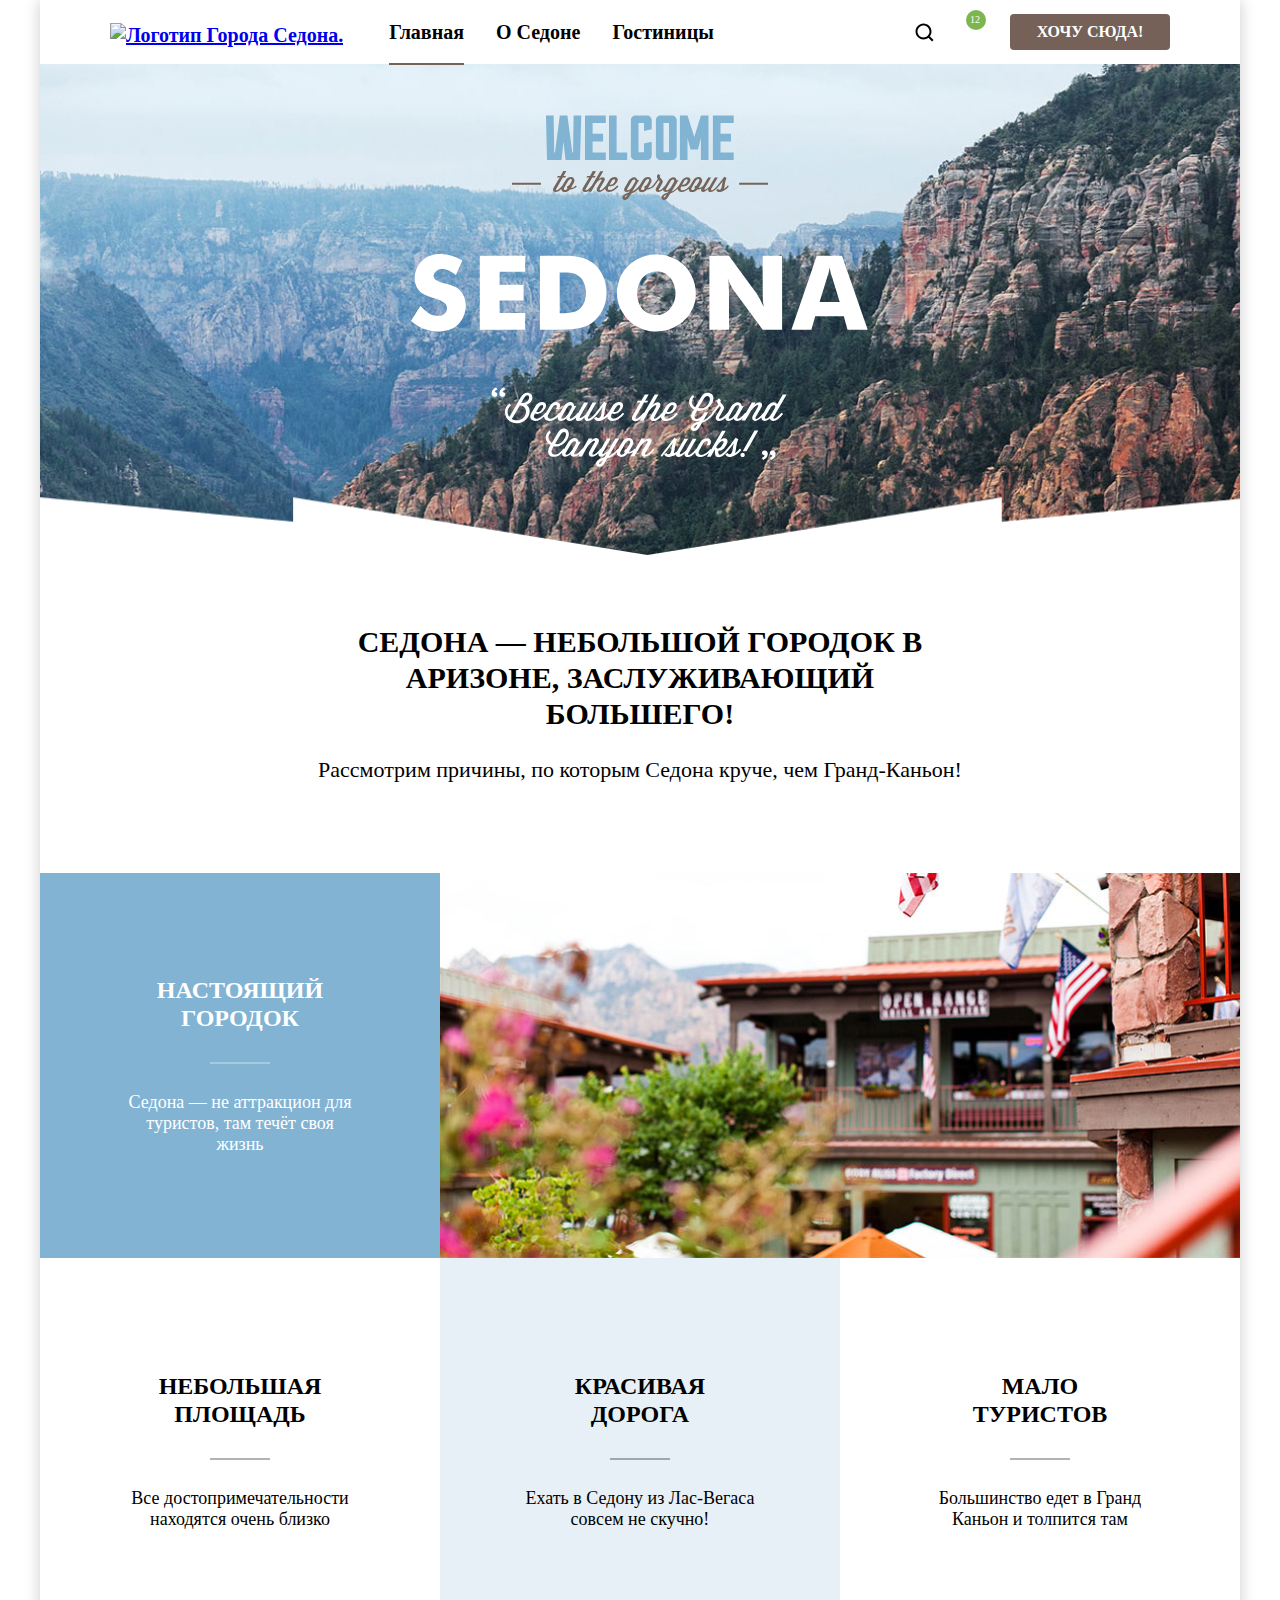
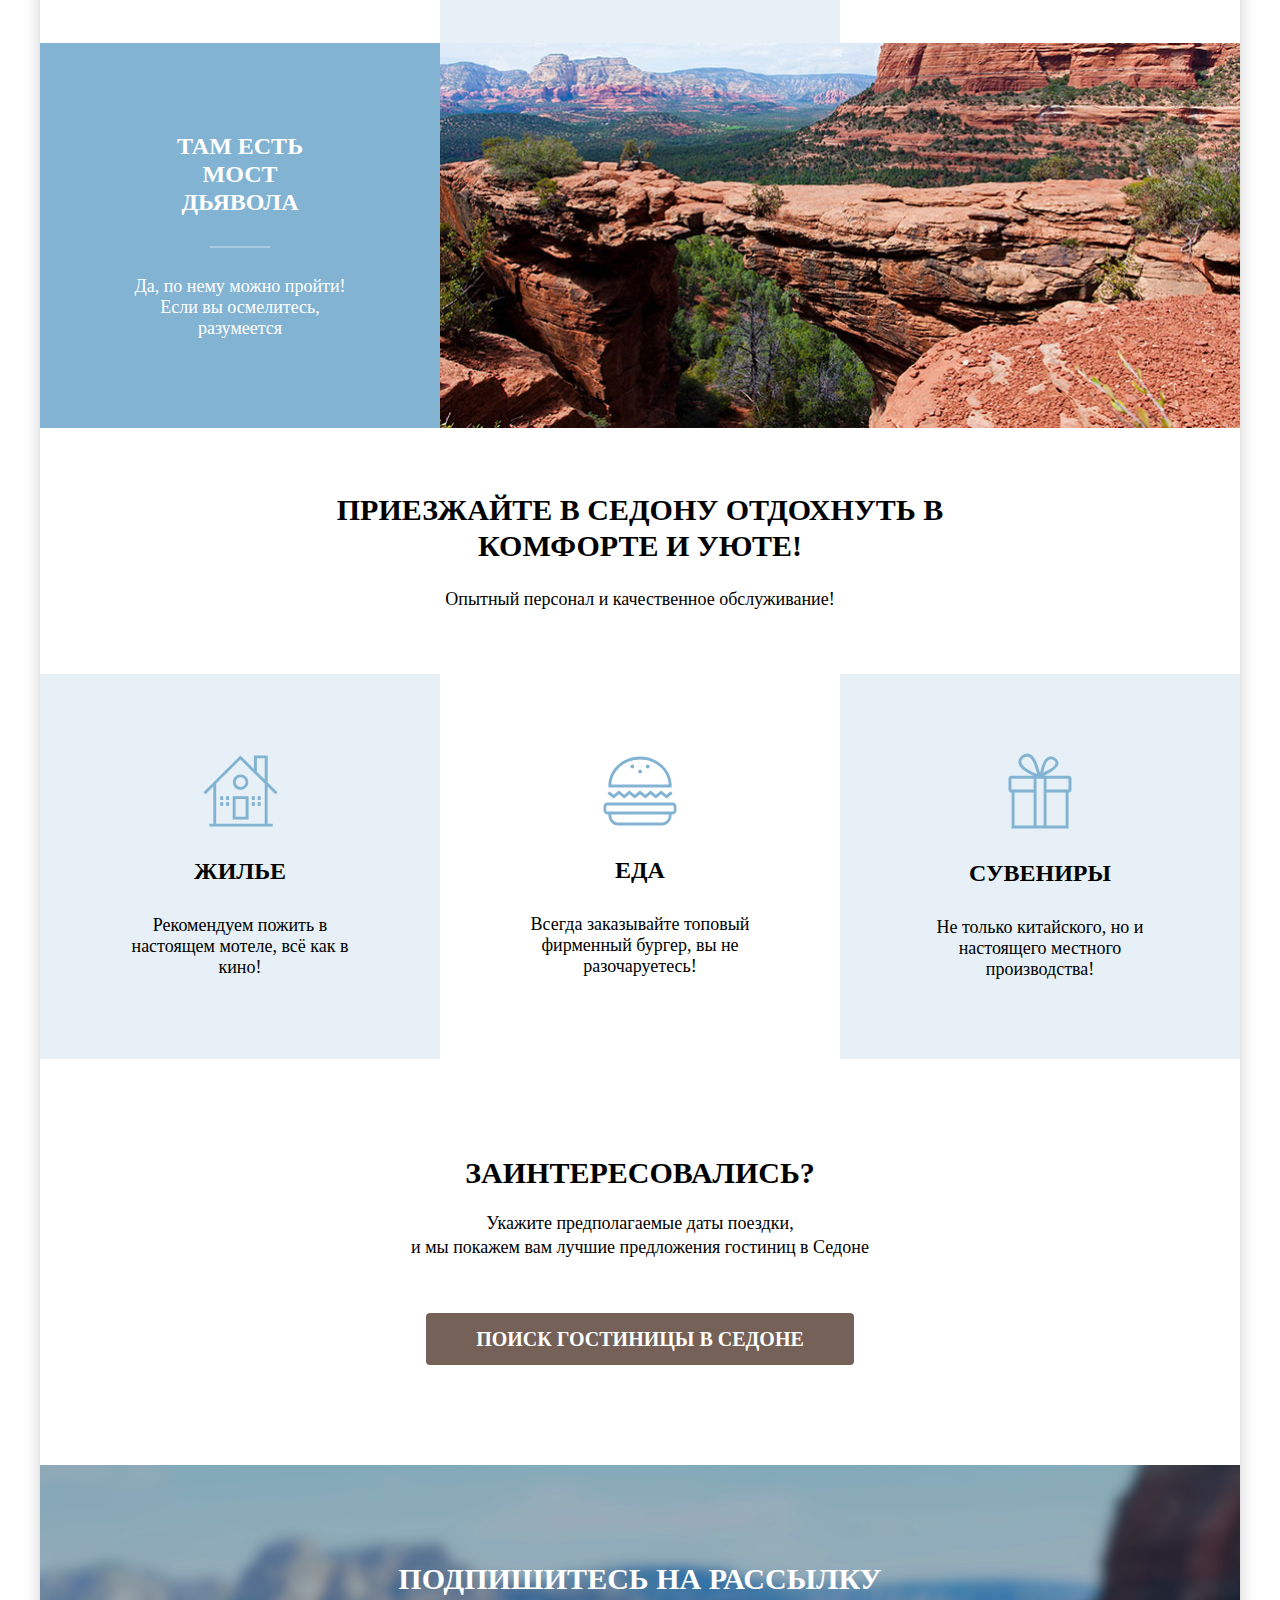
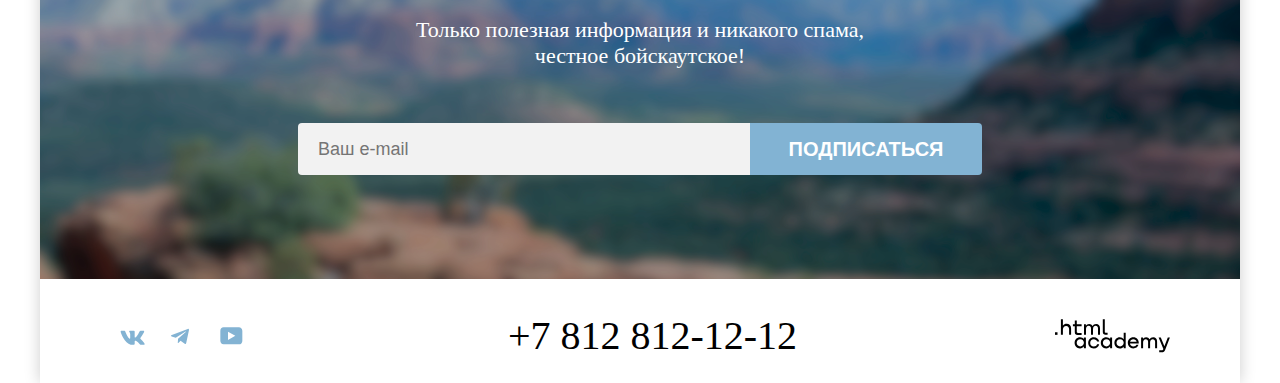
==== commit 7a5fb64e: "Merge pull request #8 from liana6616/master" ====
--- a/index.html
+++ b/index.html
@@ -82,28 +82,25 @@
             <li class="advantages-item-block3">
               <img src="images/home.svg" width="75" height="72" alt="Изображение дома.">
               <h3 class="advantages-titles">Жилье</h3>
-              <p class="advantages-descripsion">Рекомендуем пожить в настоящем мотеле, всё как в кино!</p>
+              <p class="advantages-descripsions">Рекомендуем пожить в настоящем мотеле, всё как в кино!</p>
             </li>
             <li class="advantages-item-block2">
               <img src="images/food.svg" width="74" height="70" alt="Изображение бургера.">
               <h3 class="advantages-titles">Еда</h3>
-              <p class="advantages-descripsion">Всегда заказывайте топовый фирменный бургер, вы не разочаруетесь!</p>
+              <p class="advantages-descripsions">Всегда заказывайте топовый фирменный бургер, вы не разочаруетесь!</p>
             </li>
             <li class="advantages-item-block3">
               <img src="images/present.svg" width="64" height="76" alt="Изображение подарка.">
               <h3 class="advantages-titles">Сувениры</h3>
-              <p class="advantages-descripsion">Не только китайского, но и настоящего местного производства!</p>
+              <p class="advantages-descripsions">Не только китайского, но и настоящего местного производства!</p>
             </li>
           </ul>
         </section>
         <section data-test="search" class="search">
           <h2 class="page-main-title">Заинтересовались?</h2>
           <p class="advantages-descripsion-search">Укажите предполагаемые даты поездки,<br> и мы покажем вам лучшие
-            предложения
-            гостиниц в Седоне</p>
-          <form action="#" method="post">
-            <button class="button-search" type="submit">Поиск гостиницы в Седоне</button>
-          </form>
+            предложения гостиниц в Седоне</p>
+            <a class="button-link" href="modal.html">Поиск гостиницы в Седоне</a>
         </section>
         <section class="subscribe" data-test="subscribe">
           <h2 class="subscribe-title">Подпишитесь на рассылку</h2>
--- a/styles/styles.css
+++ b/styles/styles.css
@@ -55,6 +55,7 @@
   padding: 0px 70px;
   margin: 0;
   padding: 0;
+  z-index: 2;
 }
 .site-navigation {
   margin: 0;
@@ -179,6 +180,10 @@
   background: #756157;
   color: rgba(255, 255, 255, 0.30);
 }
+.navigation-link-button:disabled {
+  background: #E5E5E5;
+  color: #FFF;
+}
 .hero {
   background-color: #FFF;
   display: flex;
@@ -278,14 +283,14 @@
   margin: 20px 0 54px;
 }
 .advantages-title-block {
-  margin: 0 0 30px;
+  margin: 0;
   padding: 0;
   color: #ffffff;
   text-align: center;
   width: 175px;
 }
 .advantages-title {
-  margin: 0 0 30px;
+  margin: 0;
   padding: 0;
   text-align: center;
   list-style: none;
@@ -309,6 +314,19 @@
 .advantages-descripsion-block {
   color: #ffffff;
   text-align: center;
+  position: relative;
+  margin-top: 60px;
+}
+.advantages-descripsion-block::after {
+  position: absolute;
+  width: 60px;
+  height: 2px;
+  background: rgba(255, 255, 255, 0.30);
+  right: 0;
+  left: 85px;
+  top: -30px;
+  bottom: 0;
+  content: "";
 }
 .advantages-item-block {
   background: #82B3D3;
@@ -368,7 +386,7 @@
   text-transform: uppercase;
   margin: 0;
 }
-.button-search {
+.button-link {
   display: inline-flex;
   padding: 8px 50px;
   justify-content: center;
@@ -381,27 +399,52 @@
   font-weight: 700;
   line-height: 36px;
   text-transform: uppercase;
-}
-.button-search:hover {
+  border-radius: 4px;
+  background: #756157;
+  text-decoration: none;
+}
+.button-link:hover {
   background: #615048;
 }
-.button-search:focus {
+.button-link:focus {
   background: #615048;
 }
-.button-search:active {
+.button-link:active {
   background: #756157;
   color: rgba(255, 255, 255, 0.30);
 }
+.button-link:disabled {
+  background: #E5E5E5;
+  color: #FFF;
+}
+.advantages-descripsions {
+  font-size: 22px;
+  font-weight: 400;
+  line-height: 26px;
+  text-align: center;
+  position: relative;
+}
 .advantages-descripsion {
   font-size: 22px;
   font-weight: 400;
   line-height: 26px;
   text-align: center;
-  margin: 0;
+  position: relative;
+  margin-top: 60px;
+}
+.advantages-descripsion::after {
+  position: absolute;
+  width: 60px;
+  height: 2px;
+  background: rgba(0, 0, 0, 0.30);
+  right: 0;
+  left: 85px;
+  top: -30px;
+  bottom: 0;
+  content: "";
 }
 .subscribe-title {
   color: #FFF;
-  text-align: center;
   font-size: 30px;
   font-style: normal;
   font-weight: 700;
@@ -446,6 +489,10 @@
 .subscribe-button:active {
   opacity: 0.3;
 }
+.subscribe-button:disabled {
+  background: #E5E5E5;
+  color: #FFF;
+}
 .footer-social {
   display: flex;
   flex-shrink: 0;
@@ -461,7 +508,6 @@
   justify-content: space-between;
   align-items: center;
   margin: 0;
-  padding: 0;
 }
 .footer-social-item-vk {
   background-repeat: no-repeat;
@@ -483,11 +529,29 @@
   padding: 0px 10px;
   gap: 10px;
 }
+.button:hover path {
+  fill:rgba(104, 162, 202, 1);
+}
+.button:focus path {
+  fill:rgba(104, 162, 202, 1);
+}
+.button:active path {
+  fill:rgba(104, 162, 202, 0.3);
+}
 .htmlacademy-link {
   display: flex;
   flex-direction: column;
   align-items: center;
   margin: 40px 70px 30px 0;
+}
+.htmlacademy-link:hover path {
+  fill: rgba(117, 97, 87, 1);
+}
+.htmlacademy-link:focus path {
+  fill: rgba(117, 97, 87, 1);
+}
+.htmlacademy-link:active path {
+  fill: rgba(117, 97, 87, 0.3);
 }
 .footer-contacts-address-phone {
   text-decoration: none;
@@ -510,6 +574,7 @@
 }
 .footer-contacts-address:focus {
   color: #756157;
+  border: none;
 }
 .footer-contacts-address:active {
   color: rgba(117, 97, 87, 0.3);
@@ -532,6 +597,10 @@
 }
 .email {
   display: flex;
+}
+.modal-container {
+  z-index: 1000;
+  position: absolute;
 }
 
 
@@ -560,6 +629,22 @@
   align-items: center;
   margin: 0;
   padding: 0;
+  position: relative;
+}
+
+.do {
+  position: absolute;
+  right: 165px;
+  padding: 12px 0;
+  opacity: 0.3;
+  margin: 0;
+}
+.of {
+  position: absolute;
+  left: 248px;
+  padding: 12px 0;
+  opacity: 0.3;
+  margin: 0;
 }
 .price {
   display: flex;
@@ -655,13 +740,47 @@
   margin-left: 60px;
   padding: 0;
   width: 143px;
+  margin-right: 0 ;
 }
 .price {
   padding: 0;
   opacity: 0.3;
 }
+.control {
+  display: flex;
+  align-items: center;
+  gap: 16px;
+}
+.control-input:checked + .control-input::before {
+  background-image: url("../images/catalog/alternative.svg");
+}
 .control-input {
   margin: 0;
+  appearance: none;
+}
+.control-input::before {
+  content: "";
+  border-radius: 4px;
+  background: #FFF;
+  display: inline-block;
+  width: 20px;
+  height: 20px;
+  margin: 0;
+  padding: 0;
+}
+.control-input-list {
+  margin: 0;
+  appearance: none;
+}
+.control-input-list::before {
+  content: "";
+  border-radius: 10px;
+  background: #FFF;
+  display: inline-block;
+  width: 20px;
+  height: 20px;
+  margin: 0;
+  padding: 0;
 }
 .earch-filter-item:hover {
   opacity: 0.6;
@@ -681,44 +800,73 @@
   line-height: 23px;
   text-transform: capitalize;
 }
-.field {
-  color: #000000;
+.field-do {
+  border-radius: 4px 0 0 4px;
+  background: #F2F2F2;
+  display: flex;
+  width: 143px;
+  padding: 12px 20px;
+  justify-content: space-between;
+  align-items: center;
+  border: none;
   font-size: 18px;
   font-style: normal;
   font-weight: 700;
   line-height: 24px;
-  text-transform: capitalize;
-  display: flex;
-  max-width: 143px;
+  margin-right: 2px;
+}
+.field-do:hover {
+  background: rgba(230, 230, 230, 1);
+}
+.field-do:focus {
+  background: ;
+  border-radius: 4px 0px 0px 4px;
+  border: 3px solid #83B3D3;
+  background: #E6E6E6;
+}
+.field-of {
+  border-radius: 0px 4px 4px 0px;
+  background: #F2F2F2;
+  display: flex;
+  width: 143px;
   padding: 12px 20px;
+  justify-content: space-between;
+  align-items: center;
   border: none;
-}
-.field-email {
-  color: #000;
   font-size: 18px;
   font-style: normal;
-  font-weight: 400;
-  line-height: 24px;
-  display: flex;
-  min-width: 452px;
-  padding: 12px 20px;
-  border: none;
-  border-radius: 4px 0px 0px 4px;
-  background: #F2F2F2;
-  min-height: 52px;
+  font-weight: 700;
+  line-height: 24px
+}
+.field-of:hover {
+  background: rgba(230, 230, 230, 1);
+}
+.field-of:focus {
+  background: ;
+  border-radius: 0 4px 4px 0;
+  border: 3px solid #83B3D3;
+  background: #E6E6E6;
 }
 .button {
   text-align: center;
   font-size: 20px;
   font-style: normal;
   font-weight: 700;
-  line-height: 36px;
   text-transform: uppercase;
   width: 20px;
   height: 20px;
   flex-shrink: 0;
   border-radius: 5px;
   border: none;
+  display: block;
+}
+.button:focus {
+  border-radius: 5px;
+  border: 3px solid #83B3D3;
+}
+.button:active {
+  border-radius: 5px;
+  border: 2px solid #83B3D3;
 }
 .button-two {
   width: 20px;
@@ -728,6 +876,14 @@
   border-radius: 5px;
   border: none;
 }
+.button-two:focus {
+  border-radius: 5px;
+  border: 3px solid #83B3D3;
+}
+.button-two:active {
+  border-radius: 5px;
+  border: 2px solid #83B3D3;
+}
 .button-price {
   border-radius: 4px 0px 0px 4px;
   background: #F2F2F2;
@@ -735,13 +891,25 @@
   align-items: center;
   margin: 25px 0 0 0;
   height: 4px;
+  width: 226px;
+}
+.button-price-inactively {
+  background: #F2F2F2;
+  margin-left: 226px;
+  height: 4px;
+  width: 61px;
+  opacity: 0.3;
+  display: flex;
+  position: absolute;
+  top: 370px;
 }
 .button-filter {
   display: flex;
-  justify-content: flex-end;
+  justify-content: flex-start;
   flex-direction: column;
   align-items: flex-end;
   margin-left: auto;
+  margin-top: 56px;
 }
 .button-dark {
   color: #FFF;
@@ -767,6 +935,10 @@
   background: #82B3D3;
   color:rgba(255, 255, 255, 0.30);
 }
+.button-dark:disabled {
+  background: #E5E5E5;
+  color: #FFF;
+}
 .button-light {
   color: #FFF;
   text-align: center;
@@ -789,9 +961,13 @@
   border: 3px solid #83B3D3;
 }
 .button-light:active {
-  color:rgba(204, 66, 66, 0.3);
-}
-.sorting {
+  color: rgba(255, 255, 255, 0.30);
+  border: none;
+}
+.button-light:disabled {
+  opacity: 0.1;
+}
+select {
   border-radius: 4px;
   border: 2px solid #E5E5E5;
   font-size: 18px;
@@ -805,12 +981,18 @@
   justify-content: space-between;
   align-items: center;
   box-sizing: border-box;
+  appearance: none;
+  background: url("../images/catalog/sorting.svg") no-repeat right;
 }
 .sorting:hover {
   border: 2px solid #68A2CA;
 }
-.sorting:focus {
+.sorting:active {
   border: 2px solid #68A2CA;
+}
+.sorting:disabled {
+  border: 2px solid rgba(0, 0, 0, 0.30);
+  color: rgba(0, 0, 0, 0.30);
 }
 .review {
   display: flex;
@@ -896,12 +1078,22 @@
   margin: 0;
   justify-content: flex-start;
 }
+.option {
+  display: flex;
+  flex-direction: row;
+  align-items: center;
+  flex-wrap: wrap;
+  justify-content: space-between;
+  gap: 16px;
+  margin-top: auto;
+}
 .catalog-card-link {
   text-decoration: none;
   display: flex;
   flex-direction: column;
   align-items: flex-start;
-  gap: 16px;
+  gap: 14px;
+  padding-bottom: 2px;
 }
 .catalog-card-title {
   color:#000;
@@ -959,6 +1151,10 @@
   background: #756157;
   color: rgba(255, 255, 255, 0.30);
 }
+.catalog-card-button-favorites:disabled {
+  background: #E5E5E5;
+  color: #FFF;
+}
 .catalog-card-button-favorites {
   color:#FFF;
   text-align: center;
@@ -987,6 +1183,10 @@
   background: #82B3D3;
   color: rgba(255, 255, 255, 0.30);
 }
+.catalog-card-button-favorites:disabled {
+  background: #E5E5E5;
+  color: #FFF;
+}
 .catalog-card-button-favorite {
   color:#FFF;
   text-align: center;
@@ -1014,6 +1214,10 @@
 .catalog-card-button-favorite:active {
   background: #7DB54F;
   color: rgba(255, 255, 255, 0.30);
+}
+.catalog-card-button-favorites:disabled {
+  background: #E5E5E5;
+  color: #FFF;
 }
 .catalog-card {
   border-radius: 4px;
@@ -1174,6 +1378,20 @@
   padding: 12px 20px;
   height: 52px;
 }
+.field-email {
+  color: #000;
+  font-size: 18px;
+  font-style: normal;
+  font-weight: 400;
+  line-height: 24px;
+  display: flex;
+  min-width: 452px;
+  padding: 12px 20px;
+  border: none;
+  border-radius: 4px 0px 0px 4px;
+  background: #F2F2F2;
+  min-height: 52px;
+}
 .visually-hidden {
   position: absolute;
   width: 1px;
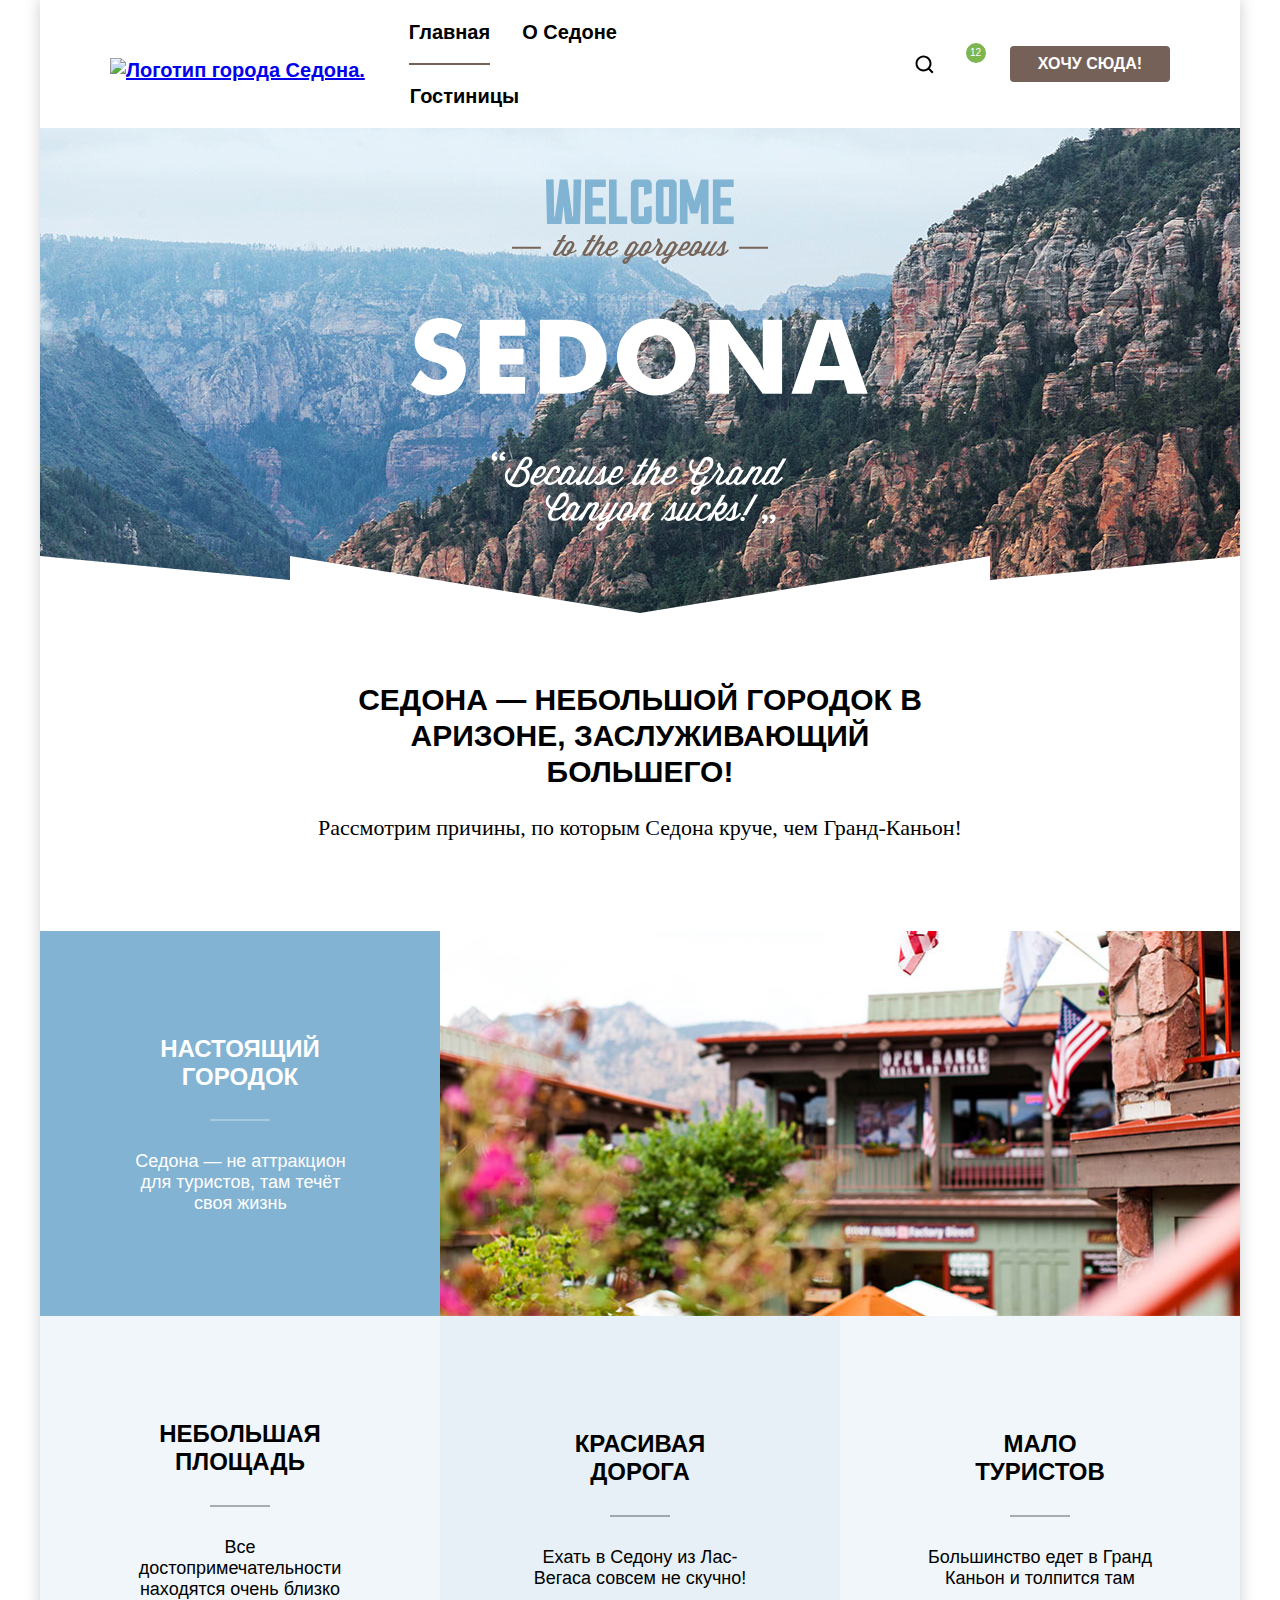
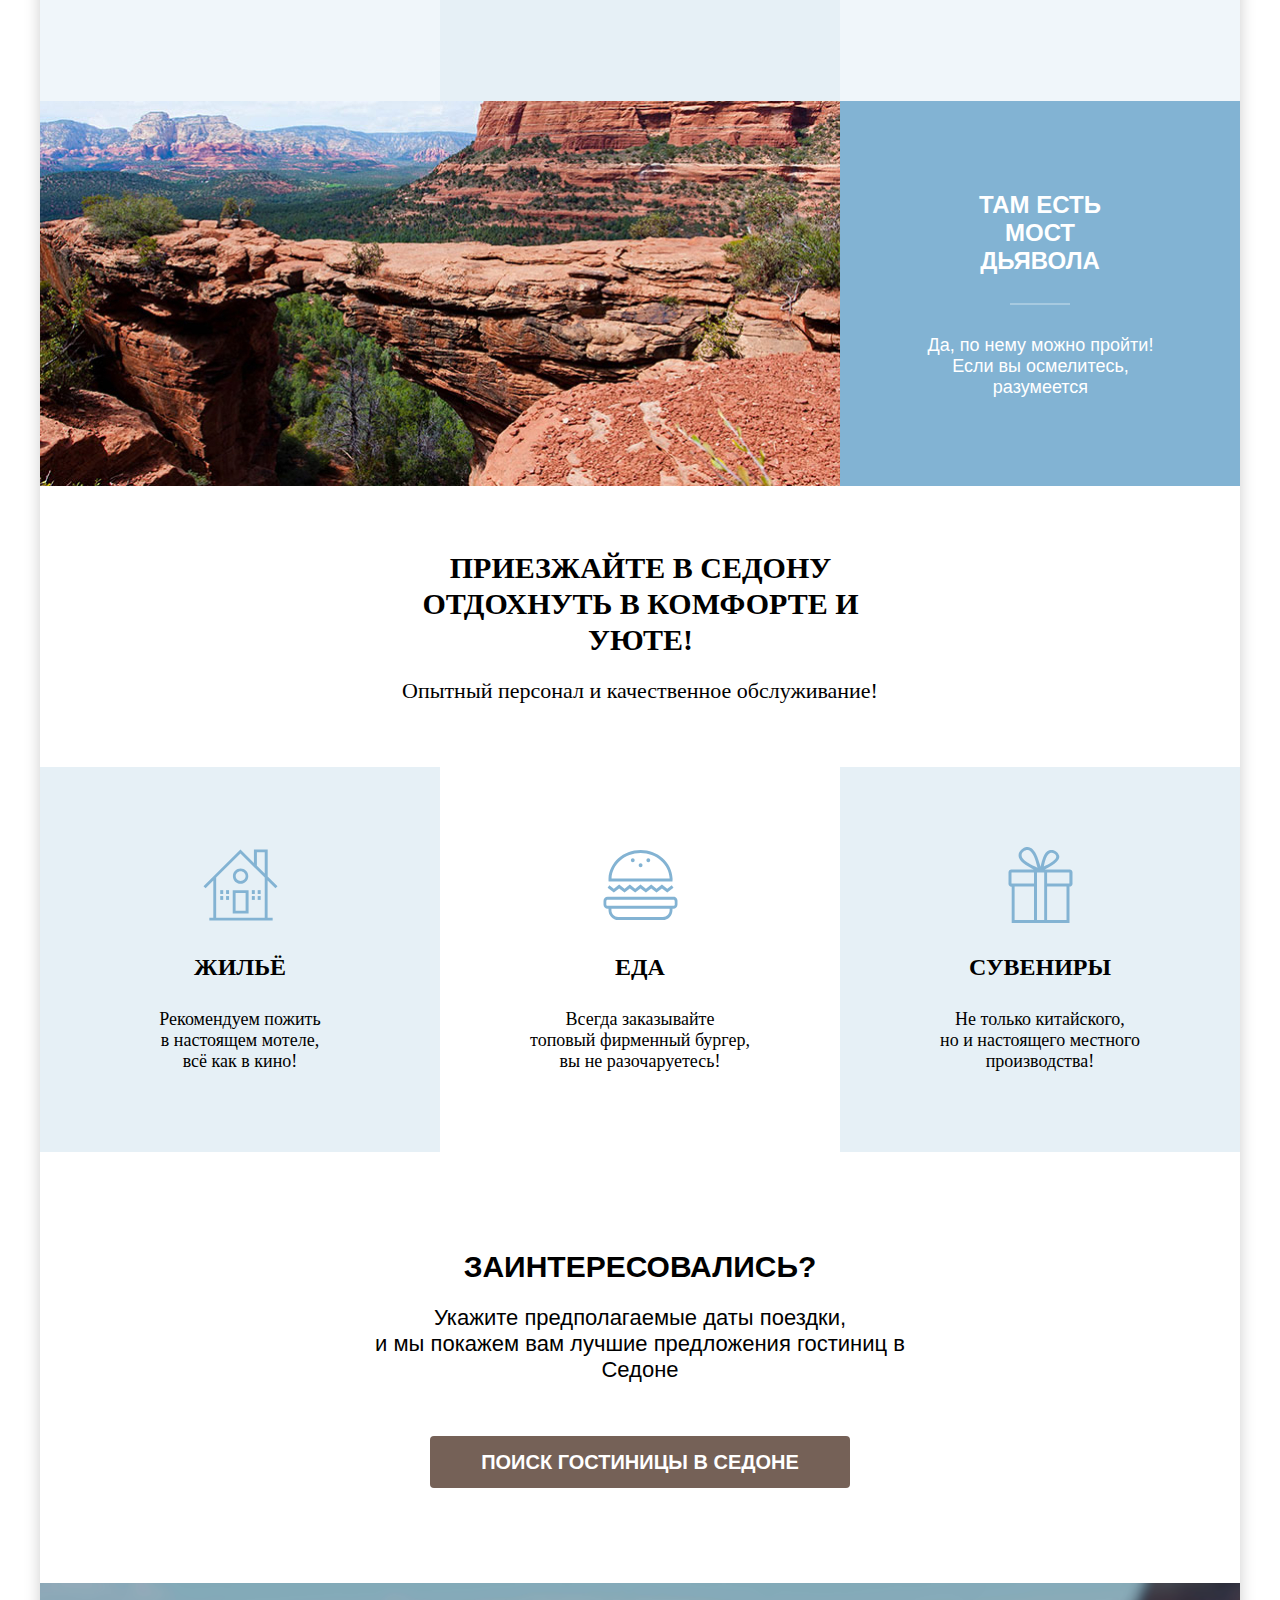
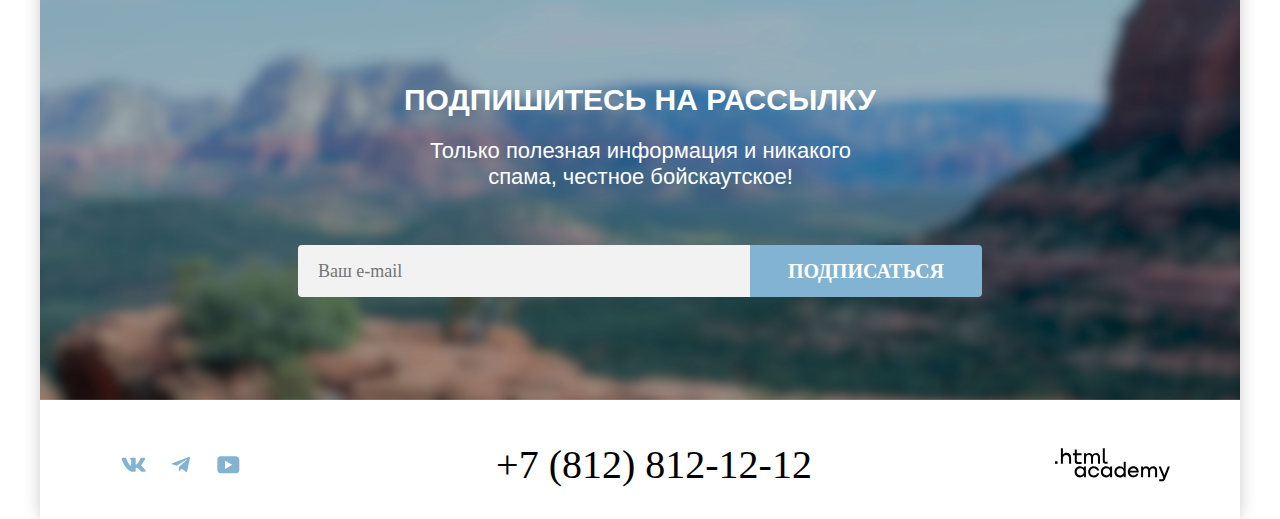
==== commit b9bd7fb6: "меняет класс на 1 место" ====
--- a/index.html
+++ b/index.html
@@ -5,11 +5,12 @@
     <meta charset="utf-8">
     <title>HTML Academy: Седона</title>
     <link rel="stylesheet" href="styles/styles.css">
+    <link rel="icon" type="image/png" sizes="32x32" href="images/favicon.png">
   </head>
 
   <body>
     <div class="page-container">
-      <header data-test="header" class="main-header">
+      <header class="main-header" data-test="header" >
         <nav class="main-nav">
           <a class="logo" href="index.html" aria-current="page">
             <img src="images/logosedona.svg" width="140" height="70" alt="Логотип города Седона.">
@@ -21,33 +22,37 @@
             <li class="site-navigation-item">
               <a class="navigation-link" href="#">О Седоне</a>
             </li>
-            <li class="site-navigation-item">
+            <li class="site-navigation-item  item-navigation">
               <a class="navigation-link" href="catalog.html">Гостиницы</a>
             </li>
           </ul>
-          <ul class="navigation-list navigation-user">
+          <ul class="navigation-list">
             <li class="navigation-search">
-              <a class="navigation-link" href="#"></a>
+              <a class="navigation-link-search" href="#"></a>
             </li>
             <li class="navigation-item">
               <a class="navigation-link-like" href="#">
                 <span class="sum">12</span></a>
-          </ul>
-          <a class="navigation-link-button" href="#">Хочу сюда!</a>
+            </li>
+          </ul>
+          <ul class="overflow-button">
+            <li class="nav">
+              <a class="navigation-link-button" href="#">Хочу сюда!</a>
+            </li>
+          </ul>
         </nav>
       </header>
-      <main data-test="main" class="main-container main">
-        <section class="fond">
+      <main class="main-container main" data-test="main">
+        <section class="hero" data-test="hero">
+          <h1 class="visually-hidden">Город Седона</h1>
           <img src="images/welcome.svg" width="458" height="352"
             alt="Welcome to the gorgeous Sedona , because the Grand Canyon sucks!">
         </section>
-        <section data-test="hero" class="hero">
-          <h2 class="title">Седона — небольшой городок в Аризоне, заслуживающий большего!</h2>
-          <p class="subject">Рассмотрим причины, по которым Седона круче, чем Гранд-Каньон!</p>
-        </section>
-        <section class="indent">
-        </section>
-        <section data-test="advantages" class="advantages">
+        <section class="advantages" data-test="advantages">
+          <div class="indent">
+            <h2 class="title">Седона — небольшой городок в Аризоне, заслуживающий большего!</h2>
+            <h4 class="subject">Рассмотрим причины, по которым Седона круче, чем Гранд-Каньон!</h4>
+          </div>
           <ul class="advantages-list">
             <li class="advantages-item-block">
               <h3 class="advantages-title-block">Настоящий городок</h3>
@@ -66,56 +71,58 @@
               <h3 class="advantages-title">Мало туристов</h3>
               <p class="advantages-descripsion">Большинство едет в Гранд Каньон и толпится там</p>
             </li>
+            <img class="photo" src="images/crag.jpg" alt="Фото моста Дьявола города Седона.">
             <li class="advantages-item-block">
-              <h3 class="advantages-title-block">Там есть мост Дьявола</h3>
+              <h3 class="advantages-title-block">Там есть <br> мост Дьявола</h3>
               <p class="advantages-descripsion-block">Да, по нему можно пройти! Если вы осмелитесь, разумеется</p>
             </li>
-            <img class="photo" src="images/crag.jpg" alt="Фото моста Дьявола города Седона.">
-          </ul>
-          <div class="reason">
+          </ul>
+        </section>
+        <section class="service" data-test="service" >
+          <ul class="advantages-list">
             <li class="advantage">
-              <h2 class="title">Приезжайте в Седону отдохнуть в комфорте и уюте!</h2>
-              <p class="about">Опытный персонал и качественное обслуживание!</p>
-            </li>
-          </div>
-          <ul class="advantages-list">
+              <h2 class="advantage-title">Приезжайте в Седону отдохнуть в комфорте и уюте!</h2>
+              <h4 class="advantage-cause">Опытный персонал и качественное обслуживание!</h4>
+            </li>
             <li class="advantages-item-block3">
-              <img src="images/home.svg" width="75" height="72" alt="Изображение дома.">
-              <h3 class="advantages-titles">Жилье</h3>
-              <p class="advantages-descripsions">Рекомендуем пожить в настоящем мотеле, всё как в кино!</p>
+              <img src="images/home.svg" width="75" height="76" alt="Изображение дома.">
+              <h3 class="advantages-titles">Жильё</h3>
+              <p class="advantages-descripsions">Рекомендуем пожить <br> в настоящем мотеле, <br> всё как в кино!</p>
             </li>
             <li class="advantages-item-block2">
-              <img src="images/food.svg" width="74" height="70" alt="Изображение бургера.">
+              <img src="images/food.svg" width="75" height="76" alt="Изображение бургера.">
               <h3 class="advantages-titles">Еда</h3>
-              <p class="advantages-descripsions">Всегда заказывайте топовый фирменный бургер, вы не разочаруетесь!</p>
+              <p class="advantages-descripsions">Всегда заказывайте <br> топовый фирменный бургер, <br> вы не
+                разочаруетесь!</p>
             </li>
             <li class="advantages-item-block3">
-              <img src="images/present.svg" width="64" height="76" alt="Изображение подарка.">
+              <img src="images/present.svg" width="75" height="76" alt="Изображение подарка.">
               <h3 class="advantages-titles">Сувениры</h3>
-              <p class="advantages-descripsions">Не только китайского, но и настоящего местного производства!</p>
-            </li>
-          </ul>
-        </section>
-        <section data-test="search" class="search">
+              <p class="advantages-descripsions">Не только китайского, <br> но и настоящего местного <br> производства!
+              </p>
+            </li>
+          </ul>
+        </section>
+        <section class="search" data-test="search">
           <h2 class="page-main-title">Заинтересовались?</h2>
-          <p class="advantages-descripsion-search">Укажите предполагаемые даты поездки,<br> и мы покажем вам лучшие
-            предложения гостиниц в Седоне</p>
-            <a class="button-link" href="modal.html">Поиск гостиницы в Седоне</a>
+          <h3 class="advantages-descripsion-search">Укажите предполагаемые даты поездки,<br> и мы покажем вам лучшие
+            предложения гостиниц в Седоне</h3>
+          <a class="button-link" href="modal.html">Поиск гостиницы в Седоне</a>
         </section>
         <section class="subscribe" data-test="subscribe">
           <h2 class="subscribe-title">Подпишитесь на рассылку</h2>
           <p class="subscribe-title-light">Только полезная информация и никакого спама, честное бойскаутское!</p>
-          <form action="https://echo.htmlacademy.ru/" method="post" class="email">
+          <form class="email" action="https://echo.htmlacademy.ru/" method="post">
             <p class="subscribe-form-name">
               <label for="newsletter-email" hidden>Email</label>
-              <input class="field-email" type="email" placeholder="Ваш e-mail" name="newsletter-email" id="newsletter-email"
-                required>
+              <input class="field-email" type="email" placeholder="Ваш e-mail" name="newsletter-email"
+                id="newsletter-email" required>
             </p>
             <button class="subscribe-button" type="submit">Подписаться</button>
           </form>
         </section>
       </main>
-      <footer data-test="footer" class="footer-page-container footer">
+      <footer class="footer-page-container footer" data-test="footer">
         <ul class="footer-social">
           <li class="footer-social-item footer-social-item-vk">
             <a class="button" href="https://vk.com/htmlacademy">
@@ -146,10 +153,10 @@
           </li>
         </ul>
         <address class="footer-contacts-address">
-          <a class="footer-contacts-address-phone" href="tel:+78128121212">+7 812 812-12-12</a>
+          <a class="footer-contacts-address-phone" href="tel:+78128121212">+7 (812) 812-12-12</a>
         </address>
         <a class="htmlacademy-link" href="https://htmlacademy.ru/">
-          <svg xmlns="http://www.w3.org/2000/svg" width="115" height="34" viewBox="0 0 115 34" fill="none">
+          <svg xmlns="http://www.w3.org/2000/svg" width="115" height="36" viewBox="0 0 115 34" fill="none">
             <path d="M0 13.2564V15.8564H2.5V13.2564H0Z" fill="black" />
             <path
               d="M11.6 4.85645C10 4.85645 8.8 5.55645 8 6.55645H7.9V0.356445H5.9V15.8564H7.9V10.5564C7.9 8.45645 9.2 6.95645 11.2 6.95645C13 6.95645 14.1 8.35645 14.1 10.1564V15.8564H16.1V9.75644C16.2 6.75644 14.3 4.85645 11.6 4.85645Z"
--- a/styles/styles.css
+++ b/styles/styles.css
@@ -16,159 +16,178 @@
 * {
   box-sizing: border-box;
 }
+.overflow-button {
+  display: flex;
+  align-items: center;
+  gap: 20px;
+}
+.nav {
+  max-width: 200px;
+  margin: -7px 0px -6px -40px;
+  display: flex;
+  justify-content: center;
+  align-items: center;
+  flex-wrap: wrap;
+  gap: 20px;
+}
+body {
+  display: flex;
+  flex-direction: column;
+  height: 100%;
+  margin: 0;
+  font-family: "PT Sans", sans-serif;
+  font-size: 18px;
+  font-style: normal;
+  font-weight: 400;
+  line-height: 24px;
+  color: #000000;
+  box-sizing: border-box;
+}
 .page-container {
+  display: flex;
+  flex-direction: column;
+  justify-content: space-between;
+  box-sizing: border-box;
   width: 1200px;
-  margin: 0 auto;
+  margin: 0px auto;
   height: 100%;
   background: #FFF;
   box-shadow: 0px 0px 15px 0px rgba(0, 0, 0, 0.20);
-  display: flex;
-  flex-direction: column;
+}
+.main-header {
+  z-index: 2;
+  min-height: 64px;
+  margin: 0px;
+  padding: 0px 70px;
+  background: #FFF;
+}
+.main-nav {
+  min-height: 64px;
+  display: flex;
   justify-content: space-between;
-  box-sizing: border-box;
-}
-body {
-  margin: 0;
-  display: flex;
-  flex-direction: column;
-  height: 100%;
-  font-family: "PT Sans";
-  font-size: 18px;
-  font-style: normal;
-  font-weight: 400;
+  align-items: center;
+  font-size: 20px;
+  font-weight: 700;
   line-height: 24px;
-  color: #000000;
-  box-sizing: border-box;
 }
 .logo {
-  margin-right: 30px;
-  margin-top: 6px;
   position: relative;
   z-index: 2;
-}
-.main-container {
-  flex-grow: 1;
-}
-.main-header {
-  background: #FFF;
-  justify-content: space-between;
-  padding: 0px 70px;
-  margin: 0;
-  padding: 0;
-  z-index: 2;
+  margin-right: 28px;
+  margin-bottom: -11px;
 }
 .site-navigation {
-  margin: 0;
-  padding: 0;
-  display: flex;
-  justify-content: space-between;
-  align-items: center;
+  max-width: 360px;
+  height: 100%;
+  margin-right: auto;
+  margin-top: 0px;
+  margin-bottom: 0px;
+  padding: 0px;
+  display: flex;
+  flex-wrap: wrap;
   list-style: none;
-  flex-shrink: 0;
-  height: 100%;
 }
 .site-navigation-item {
-  height: 100%;
-}
-.navigation-list {
-  margin: 0;
-  padding: 0;
-  display: flex;
-  justify-content: space-between;
-  align-items: center;
-  list-style: none;
-  flex-shrink: 0;
-  margin-left: auto;
-}
-.navigation-link-like {
-  margin-left: auto;
-  font-size: 10px;
-  font-style: normal;
-  font-weight: 400;
-  line-height: 10px;
-  color: #ffffff;
-  background-image: url("../images/like.svg");
-  background: #7DB54F;
-  text-decoration: none;
-  min-width: 20px;
-  min-height: 20px;
-  border-radius: 50%;
-  position: absolute;
-  left: 8px;
-  bottom: 12px;
-  }
-.sum {
-  position: absolute;
-  left: 4px;
-  top: 5px;
-  right: 5px;
-  bottom: 5px;
-  }
+  height: 64px;
+}
 .navigation-link {
   position: relative;
   text-decoration: none;
-  color: inherit;
-  flex-shrink: 0;
-  list-style: none;
-  display: flex;
   height: 100%;
   width: 100%;
-  justify-content: center;
-  align-items: center;
-  padding: 0 16px;
+  padding: 0px 16px;
+  display: flex;
+  justify-content: center;
+  align-items: center;
+  list-style: none;
+  color: inherit;
+}
+.navigation-link-search {
+  width: 20px;
+  height: 20px;
+  background: url("../images/search.svg");
+  background-repeat: no-repeat;
 }
 .navigation-link-current::before {
   position: absolute;
+  right: 16px;
+  bottom: -1px;
+  left: 16px;
+  content: "";
   min-width: 68px;
   max-width: 93px;
   height: 2px;
-  right: 16px;
-  bottom: -1px;
-  left: 16px;
   background: #756257;
-  content: "";
+}
+.item-navigation {
+  margin-left: 1px;
+}
+.navigation-list {
+  max-width: 88px;
+  height: 100%;
+  margin: 0px;
+  padding: 0px;
+  display: flex;
+  flex-wrap: wrap;
+  list-style: none;
 }
 .navigation-search {
-  background: url("../images/search.svg");
-  background-repeat: no-repeat;
-  display: flex;
+  display: flex;
+  padding: 22px 12px;
+  justify-content: center;
+  align-items: center;
+}
+.navigation-item {
+  display: flex;
+  padding: 22px 12px;
+  justify-content: center;
+  align-items: center;
+}
+.navigation-link-like {
+  position: relative;
+  left: 1px;
+  top: 2px;
   width: 20px;
   height: 20px;
-  padding: 2px 1px 1px 1px;
-  flex-direction: column;
-  justify-content: center;
-  align-items: center;
-}
-.navigation-item {
   background: url("../images/like.svg");
   background-repeat: no-repeat;
-  display: flex;
-  width: 20px;
-  height: 20px;
-  padding: 2px 1px 1px 1px;
-  flex-direction: column;
-  justify-content: center;
-  align-items: center;
-  margin: 0 32px 0 24px;
-  position: relative;
+}
+.sum {
+  position: absolute;
+  right: -7px;
+  bottom: 13px;
+  min-width: 20px;
+  min-height: 20px;
+  padding: 5px 4px;
+  font-size: 10px;
+  font-style: normal;
+  font-weight: 400;
+  line-height: 10px;
+  color: #ffffff;
+  background: #7DB54F;
+  text-decoration: none;
+  border-radius: 50%;
+}
+.main-button {
+  display: flex;
+  flex-wrap: wrap;
+  width: 400px;
 }
 .navigation-link-button {
+  min-width: 160px;
+  margin-left: 20px;
+  padding: 8px 10px;
+  text-align: center;
+  font-size: 16px;
+  font-style: normal;
+  font-weight: 700;
+  line-height: 20px;
+  text-transform: uppercase;
   color:#FFF;
-  text-align: center;
-  font-size: 16px;
-  font-style: normal;
-  font-weight: 700;
-  line-height: 20px;
-  text-transform: uppercase;
+  text-decoration: none;
   border-radius: 4px;
   border: none;
   background: #756157;
-  width: 160px;
-  padding: 8px 0;
-  justify-content: center;
-  align-items: center;
-  text-decoration: none;
-  margin: 0;
 }
 .navigation-link-button:hover {
   background: #615048;
@@ -184,192 +203,244 @@
   background: #E5E5E5;
   color: #FFF;
 }
+/*main*/
+.main-container {
+  flex-grow: 1;
+}
 .hero {
+  position: relative;
+  z-index: 1;
+  width: 100%;
+  padding: 51px 0px 82px 0px;
+  display: flex;
+  text-align: center;
+  flex-direction: column;
+  justify-content: center;
+  align-items: center;
+  background: url("../images/mountains.png");
   background-color: #FFF;
-  display: flex;
-  width: 1200px;
-  padding: 69px 0px;
-  flex-direction: column;
-  justify-content: center;
-  align-items: center;
+  background-size: cover;
+  background-repeat: no-repeat;
+}
+.advantages p {
+  font-size: 18px;
+  font-weight: 400;
+  line-height: 21px;
 }
 .indent {
   width: 1200px;
-  height: 21px;
-  background: #FFF;
-}
-.page-container {
-  width: 1200px;
-  margin: 0 auto;
-}
-.main-nav {
-  display: flex;
-  height: 64px;
-  margin: 0 70px;
-  font-size: 20px;
-  font-weight: 700;
-  line-height: 24px;
-  text-transform: capitalize;
-  text-decoration: none;
-  color: inherit;
-  justify-content: space-between;
-  align-items: center;
-}
-.fond {
-  background: url("../images/mountains.png");
-  background-size: cover;
-  background-repeat: no-repeat;
-  flex-shrink: 0;
-  width: 100%;
-  text-align: center;
-  padding: 51px 0 82px;
-  position: relative;
-  z-index: 1;
+  margin: -2px 0px 2px 0px;
+  padding: 69px 0px;
+  display: flex;
+  flex-direction: column;
+  justify-content: center;
+  align-items: center;
+  gap: 25px;
 }
 .title {
-  text-align: center;
+  max-width: 620px;
+  margin: 2px 2px -37px 2px;
+  padding: 0px 0px 8px 0px;
+  text-align: center;
+  text-transform: uppercase;
+}
+.subject {
+  max-width: 700px;
+  margin-bottom: 19px;
+  font-family: "PT sans";
+  text-align: center;
+  font-size: 22px;
+  font-style: normal;
+  font-weight: 400;
+  line-height: 26px;
+}
+.photo-house,
+.photo {
+  object-fit: cover;
+}
+.advantage-title {
+  max-width: 505px;
+  margin: 0px;
+  padding: 1px 0px 20px 1px;
+  text-align: center;
+  font-family: "PT sans";
   font-size: 30px;
   font-style: normal;
   font-weight: 700;
   line-height: 36px;
   text-transform: uppercase;
-  margin: 0px;
-  padding: 0 0 25px 0;
-  max-width: 620px;
-}
-.subject {
-  text-align: center;
-  font-size: 22px;
-  font-style: normal;
-  font-weight: 400;
-  line-height: 26px;
-}
-.advantage {
-  display: flex;
-  padding: 64px 0px;
-  flex-direction: column;
-  justify-content: center;
-  align-items: center;
-  align-self: stretch;
-  background-color: #FFF;
-  margin: 0;
-}
-.advantages h2 {
-  font-size: 30px;
-  font-style: normal;
-  font-weight: 700;
-  line-height: 36px;
-}
-.advantages h3 {
-  font-size: 24px;
-  font-weight: 700;
-  text-transform: uppercase;
-  line-height: 28px;
-}
-.about {
-  font-size: 22px;
-  font-style: normal;
-  font-weight: 400;
-  line-height: 26px;
-  text-align: center;
-}
-.advantages p {
-  font-size: 18px;
-  font-weight: 400;
-  line-height: 21px;
-}
-.advantages-descripsion-search {
-  text-align: center;
-  margin: 20px 0 54px;
-}
-.advantages-title-block {
-  margin: 0;
-  padding: 0;
-  color: #ffffff;
-  text-align: center;
-  width: 175px;
-}
-.advantages-title {
-  margin: 0;
-  padding: 0;
-  text-align: center;
-  list-style: none;
-  display: flex;
-  flex-direction: column;
-  align-items: center;
-  max-width: 175px;
-  justify-content: center;
-}
-.advantages-titles {
-  padding: 30px 0 30px 0;
-  margin: 0;
 }
 .advantages-list {
-  margin: 0;
-  padding: 0;
+  margin: 0px;
+  padding: 0px;
   display: flex;
   justify-content: space-between;
   flex-wrap: wrap;
 }
+.advantages-item-block {
+  width: 400px;
+  min-height: 385px;
+  margin: 0px;
+  padding: 20px 85px;
+  display: flex;
+  flex-direction: column;
+  justify-content: center;
+  align-items: center;
+  text-align: center;
+  background: #82B3D3;
+  box-sizing: border-box;
+}
+.advantages-title-block {
+  max-width: 175px;
+  margin: 27px 0px 1px 0px;
+  padding: 0px;
+  color: #ffffff;
+  text-align: center;
+  display: flex;
+  flex-direction: column;
+  justify-content: center;
+  align-items: center;
+}
 .advantages-descripsion-block {
+  position: relative;
+  top: -5px;
+  margin-top: 64px;
+  margin-right: -1px;
+  margin-bottom: 20px;
   color: #ffffff;
   text-align: center;
-  position: relative;
-  margin-top: 60px;
 }
 .advantages-descripsion-block::after {
   position: absolute;
+  right: 0px;
+  left: 85px;
+  top: -32px;
+  bottom: 0px;
+  content: "";
   width: 60px;
   height: 2px;
   background: rgba(255, 255, 255, 0.30);
-  right: 0;
-  left: 85px;
-  top: -30px;
-  bottom: 0;
-  content: "";
-}
-.advantages-item-block {
-  background: #82B3D3;
-  display: flex;
-  height: auto;
-  width: 400px;
-  padding: 0 85px;
-  flex-direction: column;
-  justify-content: center;
-  align-items: center;
-  text-align: center;
-  box-sizing: border-box;
 }
 .advantages-item-block2 {
-  background-color: #FFF;
-  display: flex;
   width: 400px;
   min-height: 385px;
-  padding: 0 85px;
-  flex-direction: column;
-  justify-content: center;
-  align-items: center;
+  padding: 80px 85px;
+  display: flex;
+  flex-direction: column;
+  justify-content: center;
+  align-items: center;
+  background-color: rgba(131, 179, 211, 0.12);
   box-sizing: border-box;
 }
+li.advantages-item-block2:nth-of-type(3) {
+  background: #fff;
+}
+.advantages-title {
+  max-width: 175px;
+  margin: 22px 0px 2px 0px;
+  padding: 0px;
+  display: flex;
+  flex-direction: column;
+  align-items: center;
+  justify-content: center;
+  text-align: center;
+  list-style: none;
+}
+.advantages-descripsion {
+  position: relative;
+  margin-top: 59px;
+  margin-bottom: 20px;
+  text-align: center;
+}
+.advantage {
+  width: 100%;
+  margin: 0px;
+  padding: 63px 0px;
+  display: flex;
+  flex-direction: column;
+  justify-content: center;
+  align-items: center;
+  align-self: stretch;
+  background-color: #FFF;
+}
+.advantage-cause {
+  max-width: 505px;
+  margin: 0px;
+  text-align: center;
+  font-family: "PT Sans";
+  font-size: 22px;
+  font-style: normal;
+  font-weight: 400;
+  line-height: 26px;
+}
 .advantages-item-block3 {
+  width: 400px;
+  min-height: 385px;
+  padding: 80px 85px;
+  display: flex;
+  flex-direction: column;
+  justify-content: center;
+  align-items: center;
   background-color: rgba(131, 179, 211, 0.20);
-  display: flex;
-  width: 400px;
-  padding: 0 85px;
-  flex-direction: column;
-  justify-content: center;
-  align-items: center;
   box-sizing: border-box;
 }
+.advantages-titles {
+  max-width: 230px;
+  margin-top: 30px;
+  margin-bottom: 30px;
+  display: flex;
+  flex-direction: column;
+  align-items: center;
+  text-align: center;
+  font-family: "PT sans";
+  font-size: 24px;
+  font-style: normal;
+  font-weight: 700;
+  line-height: 28px;
+  text-transform: uppercase;
+}
+.advantages-descripsions {
+  margin-top: -2px;
+  margin-bottom: 0px;
+  position: relative;
+  font-family: "PT sans";
+  font-size: 18px;
+  font-style: normal;
+  font-weight: 400;
+  line-height: 21px;
+  text-align: center;
+}
+.advantages-descripsion::after {
+  position: absolute;
+  right: 0px;
+  left: 85px;
+  top: -32px;
+  bottom: 0px;
+  content: "";
+  width: 60px;
+  height: 2px;
+  background: rgba(0, 0, 0, 0.30);
+}
+.advantages h2 {
+  font-size: 30px;
+  font-style: normal;
+  font-weight: 700;
+  line-height: 36px;
+}
+.advantages h3 {
+  font-size: 24px;
+  font-weight: 700;
+  text-transform: uppercase;
+  line-height: 28px;
+}
 .search {
-  display: flex;
-  flex-direction: column;
-  align-items: flex-start;
+  min-height: 405px;
+  margin-bottom: -1px;
+  padding: 96px 0px;
+  display: flex;
+  flex-direction: column;
+  align-items: center;
   background-color: #FFF;
-  align-items: center;
-  padding: 96px 0;
-  margin: 0;
-  min-height: 406px;
 }
 .search button {
   color: #ffffff;
@@ -378,27 +449,40 @@
   border: none;
 }
 .page-main-title {
+  max-width: 600px;
+  margin: 1px 0px 3px 0px;
   text-align: center;
   font-size: 30px;
   font-style: normal;
   font-weight: 700;
   line-height: 36px;
   text-transform: uppercase;
-  margin: 0;
+}
+.advantages-descripsion-search {
+  max-width: 600px;
+  margin: 17px 0px 53px;
+  text-align: center;
+  font-size: 22px;
+  font-style: normal;
+  font-weight: 400;
+  line-height: 26px;
 }
 .button-link {
-  display: inline-flex;
-  padding: 8px 50px;
-  justify-content: center;
-  align-items: center;
+  max-width: 600px;
+  margin: 0px;
+  padding: 8px 51px;
+  display: flex;
+  justify-content: center;
+  align-items: center;
+  flex-wrap: wrap;
   gap: 10px;
+  text-align: center;
+  font-size: 20px;
+  font-style: normal;
+  font-weight: 700;
+  line-height: 36px;
+  text-transform: uppercase;
   color:#FFF;
-  text-align: center;
-  font-size: 20px;
-  font-style: normal;
-  font-weight: 700;
-  line-height: 36px;
-  text-transform: uppercase;
   border-radius: 4px;
   background: #756157;
   text-decoration: none;
@@ -417,68 +501,83 @@
   background: #E5E5E5;
   color: #FFF;
 }
-.advantages-descripsions {
+/*search*/
+.subscribe {
+  width: 1200px;
+  margin: 0px;
+  padding: 97px 258px 101px 258px;
+  display: flex;
+  align-items: center;
+  box-sizing: border-box;
+  flex-direction: column;
+  justify-content: center;
+  background-image: url(../images/subscribe.png);
+  background-size: cover;
+  background-repeat: no-repeat;
+}
+.subscribe-title {
+  margin-top: 2px;
+  font-size: 30px;
+  font-style: normal;
+  text-align: center;
+  font-weight: 700;
+  line-height: 36px;
+  text-transform: uppercase;
+  color: #FFF;
+}
+.subscribe-form-name {
+  margin: 0;
+}
+.subscribe-title-light {
+  width: 475px;
+  margin: -5px -1px 54px 0px;
   font-size: 22px;
+  font-style: normal;
   font-weight: 400;
   line-height: 26px;
   text-align: center;
-  position: relative;
-}
-.advantages-descripsion {
-  font-size: 22px;
-  font-weight: 400;
-  line-height: 26px;
-  text-align: center;
-  position: relative;
-  margin-top: 60px;
-}
-.advantages-descripsion::after {
-  position: absolute;
-  width: 60px;
-  height: 2px;
-  background: rgba(0, 0, 0, 0.30);
-  right: 0;
-  left: 85px;
-  top: -30px;
-  bottom: 0;
-  content: "";
-}
-.subscribe-title {
   color: #FFF;
-  font-size: 30px;
+}
+.field-email {
+  min-width: 452px;
+  min-height: 52px;
+  margin: 1px 0px 2px 0px;
+  padding: 12px 20px;
+  display: flex;
+  font-family: "PT Sans";
+  font-size: 18px;
+  font-style: normal;
+  font-weight: 400;
+  line-height: 24px;
+  color: #000;
+  border: none;
+  border-radius: 4px 0px 0px 4px;
+  background: #F2F2F2;
+}
+.email {
+  min-width: 680px;
+  margin: 0px;
+  display: flex;
+  flex-wrap: wrap;
+}
+.subscribe-button {
+  max-width: 232px;
+  margin: 1px 0px 2px 0px;
+  padding: 8px 50px;
+  display: flex;
+  justify-content: center;
+  align-items: center;
+  gap: 10px;
+  font-family: "PT sans";
+  font-size: 20px;
   font-style: normal;
   font-weight: 700;
   line-height: 36px;
   text-transform: uppercase;
-  margin: 0;
-}
-.subscribe-title-light {
-  color: #FFF;
-  text-align: center;
-  font-size: 22px;
-  font-style: normal;
-  font-weight: 400;
-  line-height: 26px;
-  text-align: center;
-  width: 475px;
-  margin: 20px 0 54px 0;
-}
-.subscribe-button {
   color:#FFF;
   border-radius: 0px 4px 4px 0px;
-  border: none;
   background: #82B3D3;
-  font-size: 20px;
-  font-style: normal;
-  font-weight: 700;
-  line-height: 36px;
-  text-transform: uppercase;
-  display: inline-flex;
-  padding: 8px 50px;
-  justify-content: center;
-  align-items: center;
-  gap: 10px;
-  width: 232px;
+  border: none;
 }
 .subscribe-button:hover {
   background: #68A2CA;
@@ -493,44 +592,126 @@
   background: #E5E5E5;
   color: #FFF;
 }
+/*footer*/
 .footer-social {
-  display: flex;
+  margin: 0px;
+  padding: 49px 0px 30px 70px;
+  max-width: 300px;                                 /*исправить переполнение*/
+  display: flex;
+  justify-content: center;
+  align-items: center;
+  align-self: stretch;
   flex-shrink: 0;
-  margin: 0;
-  padding: 40px 0 30px 70px;
-  justify-content: center;
-  align-items: center;
+  flex-wrap: wrap;
   gap: 10px;
-  align-self: stretch;
 }
 .footer-social-item {
+  margin: 0px;
   display: flex;
   justify-content: space-between;
   align-items: center;
-  margin: 0;
 }
 .footer-social-item-vk {
+  margin: -8px 0px 0px -3px;
+  padding: 0px 11px;
+  display: flex;
   background-repeat: no-repeat;
-  display: flex;
-  padding: 0px 10px;
-  gap: 10px;
+  border-color: transparent;
 }
 .footer-social-item-telegram {
+  margin: -2px -5px 4px -5px;
+  padding: 4px 4px;
+  display: flex;
   color: rgba(131, 179, 211, 1);
   background-repeat: no-repeat;
-  display: flex;
-  padding: 0px 10px;
-  gap: 10px;
 }
 .footer-social-item-youtub {
+  margin-top: -4px;
+  padding: 3px 12px;
+  display: flex;
   color: rgba(131, 179, 211, 1);
   background-repeat: no-repeat;
-  display: flex;
-  padding: 0px 10px;
-  gap: 10px;
-}
-.button:hover path {
+}
+.footer-social-item-vk:hover path {
   fill:rgba(104, 162, 202, 1);
+}
+.footer-social-item-telegram:hover path {
+  fill:rgba(104, 162, 202, 1);
+}
+.footer-social-item-youtub:hover path {
+  fill:rgba(104, 162, 202, 1);
+}
+.htmlacademy-link {
+  margin: 40px 70px 29px 0px;
+  display: flex;
+  flex-direction: column;
+  align-items: center;
+}
+.htmlacademy-link:hover path {
+  fill: rgba(117, 97, 87, 1);
+}
+.htmlacademy-link:focus path {
+  fill: rgba(117, 97, 87, 1);
+}
+.htmlacademy-link:active path {
+  fill: rgba(117, 97, 87, 0.3);
+}
+.footer-contacts-address-phone {
+  margin: 0px;
+  padding: 10px;
+  font-size: 40px;
+  font-style: normal;
+  font-weight: 400;
+  line-height: 40px;
+  text-transform: uppercase;
+  text-decoration: none;
+  color: inherit;
+}
+.footer-contacts-address {
+  margin-top: 11px;
+  margin-left: -2px;
+  display: flex;
+  justify-content: center;
+  align-items: center;
+  text-align: center;
+  font-family: PT Sans;
+  font-size: 40px;
+  font-style: normal;
+  font-weight: 400;
+  line-height: 40px;
+  text-transform: uppercase;
+}
+.footer-contacts-address-phone:hover {
+  color: #756157;
+}
+.footer-contacts-address-phone:focus {
+  color: #756157;
+  border: none;
+}
+.footer-contacts-address-phone:active {
+  color: rgba(117, 97, 87, 0.3);
+}
+.footer-page-container {
+  margin: 0px;
+  padding: 0px;
+  display: flex;
+  justify-content: space-between;
+  align-items: center;
+  flex-shrink: 0;
+  background: #FFF;
+}
+.button {
+  min-width: 20px;
+  min-height: 20px;
+  display: block;
+  text-transform: uppercase;
+  flex-shrink: 0;
+  text-align: center;
+  font-size: 20px;
+  font-style: normal;
+  font-weight: 700;
+  border-radius: 5px;
+  border: 3px solid transparent;
 }
 .button:focus path {
   fill:rgba(104, 162, 202, 1);
@@ -538,392 +719,332 @@
 .button:active path {
   fill:rgba(104, 162, 202, 0.3);
 }
-.htmlacademy-link {
-  display: flex;
-  flex-direction: column;
-  align-items: center;
-  margin: 40px 70px 30px 0;
-}
-.htmlacademy-link:hover path {
-  fill: rgba(117, 97, 87, 1);
-}
-.htmlacademy-link:focus path {
-  fill: rgba(117, 97, 87, 1);
-}
-.htmlacademy-link:active path {
-  fill: rgba(117, 97, 87, 0.3);
-}
-.footer-contacts-address-phone {
+/* 2стр */
+.header-catalog {
+  margin: 0px;
+  display: flex;
+  padding: 35px 70px 69px 70px;
+  flex-direction: column;
+  align-items: flex-start;
+  background:  url("../images/catalog/filter.png");
+  background-size: cover;
+  background-repeat: no-repeat;
+  box-sizing: border-box;
+}
+.inner-header-title {
+  margin: 0px 0px 1px 0px;
+  padding: 0px;
+  font-size: 60px;
+  font-style: normal;
+  font-weight: 700;
+  line-height: 78px;
+  color: #FFF;
+}
+.sorting {
+  width: 292px;
+  padding: 12px 18px;
+  margin-left: auto;
+  margin-right: 9px;
+  display: flex;
+  justify-content: space-between;
+  align-items: center;
+  box-sizing: border-box;
+  font-family: "PT sans";
+  font-size: 18px;
+  font-style: normal;
+  font-weight: 400;
+  line-height: 21px;
+  border-radius: 4px;
+  border: 2px solid #E5E5E5;
+  background: url(../images/catalog/sorting.svg) no-repeat right 18px top 17px;
+  appearance: none;
+}
+.sorting:hover {
+  border: 2px solid #68A2CA;
+}
+.sorting:focus {
+  border: 2px solid #68A2CA;
+}
+.sorting:disabled {
+  border: 2px solid rgba(0, 0, 0, 0.30);
+  color: rgba(0, 0, 0, 0.30);
+}
+.breadcrumbs {
+  margin: 6px 0px;
+  padding: 0px;
+  display: flex;
+  justify-content: center;
+  align-items: center;
+  gap: 10px;
+  list-style: none;
+}
+.bread-crumbs {
+  margin: 0px;
+}
+.breadcrumb-link {
+  font-size: 16px;
+  font-style: normal;
+  font-weight: 400;
+  line-height: 21px;
   text-decoration: none;
-  font-size: 40px;
-  font-style: normal;
-  font-weight: 400;
-  line-height: 40px;
-  text-transform: uppercase;
-  color: inherit;
-  margin-top: 10px;
-}
-.footer-contacts-address {
-  display: flex;
-  justify-content: center;
-  align-items: center;
-  flex-shrink: 0;
-}
-.footer-contacts-address:hover {
-  color: #756157;
-}
-.footer-contacts-address:focus {
-  color: #756157;
-  border: none;
-}
-.footer-contacts-address:active {
-  color: rgba(117, 97, 87, 0.3);
-}
-.footer {
+  color: #FFF;
+}
+.breadcrumb-link:hover {
+  color: rgba(255, 255, 255, 0.60);
+}
+.breadcrumb-link:focus {
+  color: #ffffff;
+}
+.breadcrumb-link:active {
+  color: rgba(255, 255, 255, 0.30);
+}
+.filter {
+  margin: 0px;
+  padding: 0px;
+  border: none;
+}
+.form-filter {
+  margin-top: 33px;
+  min-width: 1060px;
+  display: flex;
+}
+.search-filter-title {
+  padding: 0px 71px 32px 0px;
+  font-size: 20px;
+  font-style: normal;
+  font-weight: 700;
+  line-height: 24px;
+  text-transform: capitalize;
+  color: #fff;
+}
+.search-filter-list {
+  margin: -1px 0px 0px -1px;
+  padding: 0px;
+  display: flex;
+  flex-direction: column;
+  align-items: flex-start;
+  gap: 16px;
+  list-style: none;
+}
+.earch-filter-item:hover {
+  opacity: 0.6;
+}
+.earch-filter-item:focus {
+  border-radius: 4px;
+  outline: 3px solid #83B3D3;
+}
+.earch-filter-item:active {
+  opacity: 0.3;
+}
+.earch-filter-item {
+  color: #fff;
+  font-size: 18px;
+  font-style: normal;
+  font-weight: 400;
+  line-height: 23px;
+  text-transform: capitalize;
+}
+.control {
+  margin-left: 1px;
+  display: flex;
+  align-items: center;
+}
+.control-input {
+  width: 20px;
+  height: 20px;
+  margin: 0px;
+  appearance: none;
+}
+.control-input:checked + .alternative {
+  background: url("../images/catalog/alternative.svg");
+  background-repeat: no-repeat;
+  background-position: 4px 5px;
+  background-color: rgba(255, 255, 255, 1);
+}
+.control-input-list:checked + .tick {
+  background: url("../images/catalog/tick.svg");
+  background-repeat: no-repeat;
+  background-position: center;
+  background-color: rgba(255, 255, 255, 1);
+}
+.alternative {
+  width: 20px;
+  height: 20px;
+  margin-right: 16px;
+  margin-left: -20px;
+  display: block;
+  border-radius: 4px;
+  background: #FFF;
+}
+.alternative:active {
+  opacity: 0.3;
+}
+.alternative:focus {
+  background-color: rgba(255, 255, 255, 1);
+  border-radius: 4px;
+  outline: 3px solid #83B3D3;
+}
+.tick {
+  width: 20px;
+  height: 20px;
+  margin-right: 16px;
+  margin-left: -20px;
+  display: block;
+  border-radius: 10px;
+  background: #FFF;
+}
+.control-input-list {
+  width: 20px;
+  height: 20px;
+  margin: 0px;
+  appearance: none;
+}
+.search-filter-group {
+  margin-left: 122px;
+  margin-right: 0px;
+  padding: 0px;
+  width: 143px;
+  border: none;
+}
+.fix-price {
+  position: relative;
+  margin: 0px;
+  padding: 0px;
   display: flex;
   justify-content: space-between;
   align-items: center;
-  padding-top: 39px;
-  padding-bottom: 30px;
-  background: #FFF;
-}
-.footer-page-container {
-  display: flex;
-  justify-content: space-between;
-  align-items: center;
-  flex-shrink: 0;
-  padding: 0;
-  margin: 0;
-}
-.email {
-  display: flex;
-}
-.modal-container {
-  z-index: 1000;
-  position: absolute;
-}
-
-
-
-
-
-
-
-
-/* 2стр */
-fieldset {
-  border: none;
-}
-.filter-under {
-  margin: 0;
-  padding: 0;
-  display: flex;
-  justify-content: space-between;
-  align-items: center;
-  list-style: none;
-  flex-shrink: 0;
-}
-.fix-price {
-  display: flex;
-  justify-content: space-between;
-  align-items: center;
-  margin: 0;
-  padding: 0;
-  position: relative;
-}
-
+}
 .do {
   position: absolute;
   right: 165px;
-  padding: 12px 0;
+  margin: 0px;
+  padding: 12px 0px;
   opacity: 0.3;
-  margin: 0;
+}
+.field-do {
+  width: 143px;
+  margin-right: 2px;
+  padding: 12px 20px;
+  display: flex;
+  justify-content: space-between;
+  align-items: center;
+  font-family: "PT sans";
+  font-size: 18px;
+  font-style: normal;
+  font-weight: 700;
+  line-height: 24px;
+  border: none;
+  border-radius: 4px 0px 0px 4px;
+  background: #f2f2f2;
+}
+.field-do:hover {
+  background: rgba(230, 230, 230, 1);
+}
+.field-do:focus-visible {
+  border-radius: 4px 0px 0px 4px;
+  outline: 3px solid #83B3D3;
+  background: #E6E6E6;
 }
 .of {
   position: absolute;
   left: 248px;
-  padding: 12px 0;
+  margin: 0px;
+  padding: 12px 0px;
   opacity: 0.3;
-  margin: 0;
-}
-.price {
-  display: flex;
+}
+.field-of {
   width: 143px;
   padding: 12px 20px;
+  display: flex;
   justify-content: space-between;
   align-items: center;
-}
-.header-catalog {
-  background:  url("../images/catalog/filter.png");
-  background-size: cover;
-  background-repeat: no-repeat;
-  display: flex;
-  flex-direction: column;
-  align-items: flex-start;
-  padding: 35px 70px 70px 70px;
-  flex-grow: 1;
-  box-sizing: border-box;
-  margin: 0;
-  align-self: stretch;
-}
-.inner-header-title {
-  color: #FFF;
-  font-size: 60px;
-  font-style: normal;
-  font-weight: 700;
-  line-height: 78px;
-  margin: 0;
-  padding: 0;
-}
-.inner-header {
-  font-size: 30px;
-  font-style: normal;
-  font-weight: 700;
-  line-height: 36px;
-  text-transform: uppercase;
-}
-.filter {
-  padding: 0;
-  margin: 0;
-}
-.breadcrumbs {
-  list-style: none;
-  display: flex;
-  justify-content: center;
-  align-items: center;
-  gap: 10px;
-  margin: 0;
-  padding: 0;
-}
-.breadcrumb-link {
-  color: #FFF;
-  font-size: 16px;
-  font-style: normal;
-  font-weight: 400;
-  line-height: 21px;
-  text-decoration: none;
-}
-.breadcrumb-link:hover {
-  color: rgba(255, 255, 255, 0.60);
-}
-.breadcrumb-link:focus {
-  color: #ffffff;
-}
-.breadcrumb-link:active {
-  color: rgba(255, 255, 255, 0.30);
-}
-.search-filter-list {
-  margin: 0;
-  padding: 0;
-  list-style: none;
-  display: flex;
-  flex-direction: column;
-  align-items: flex-start;
-  gap: 16px;
-}
-.search-filter {
-  display: flex;
-  justify-content: space-between;
-  align-items: center;
-  align-self: stretch;
-}
-.search-filter-title {
-  color: #FFF;
-  font-size: 20px;
+  font-size: 18px;
   font-style: normal;
   font-weight: 700;
   line-height: 24px;
-  text-transform: capitalize;
-  padding: 0 70px 32px 0;
-}
-.search-filter-group {
-  margin-left: 60px;
-  padding: 0;
-  width: 143px;
-  margin-right: 0 ;
-}
-.price {
-  padding: 0;
-  opacity: 0.3;
-}
-.control {
-  display: flex;
-  align-items: center;
-  gap: 16px;
-}
-.control-input:checked + .control-input::before {
-  background-image: url("../images/catalog/alternative.svg");
-}
-.control-input {
-  margin: 0;
-  appearance: none;
-}
-.control-input::before {
-  content: "";
-  border-radius: 4px;
-  background: #FFF;
-  display: inline-block;
+  border: none;
+  border-radius: 0px 4px 4px 0px;
+  background: #f2f2f2;
+}
+.field-of:hover {
+  background: rgba(230, 230, 230, 1);
+}
+.field-of:focus {
+  border-radius: 0px 4px 4px 0px;
+  outline: 3px solid #83B3D3;
+  background: #E6E6E6;
+}
+.button-price {
+  width: 226px;
+  margin: 43px 0px 0px 0px;
+  height: 4px;
+  display: flex;
+  align-items: center;
+  background: #f2f2f2;
+}
+.button-min {
   width: 20px;
   height: 20px;
-  margin: 0;
-  padding: 0;
-}
-.control-input-list {
-  margin: 0;
-  appearance: none;
-}
-.control-input-list::before {
-  content: "";
-  border-radius: 10px;
-  background: #FFF;
-  display: inline-block;
+  border-radius: 5px;
+  background: #fff;
+  border: none;
+}
+.button-min:focus {
+  border-radius: 5px;
+  outline: 3px solid #83B3D3;
+}
+.button-min:active {
+  border-radius: 5px;
+  outline: 2px solid #83B3D3;
+}
+.button-two {
+  position: relative;
+  left: 186px;
   width: 20px;
   height: 20px;
-  margin: 0;
-  padding: 0;
-}
-.earch-filter-item:hover {
-  opacity: 0.6;
-}
-.earch-filter-item:focus {
-  border-radius: 4px;
-  border: 3px solid #83B3D3;
-}
-.earch-filter-item:active {
-  opacity: 0.3;
-}
-.earch-filter-item {
-  color: #FFF;
-  font-size: 18px;
-  font-style: normal;
-  font-weight: 400;
-  line-height: 23px;
-  text-transform: capitalize;
-}
-.field-do {
-  border-radius: 4px 0 0 4px;
-  background: #F2F2F2;
-  display: flex;
-  width: 143px;
-  padding: 12px 20px;
-  justify-content: space-between;
-  align-items: center;
-  border: none;
-  font-size: 18px;
-  font-style: normal;
-  font-weight: 700;
-  line-height: 24px;
-  margin-right: 2px;
-}
-.field-do:hover {
-  background: rgba(230, 230, 230, 1);
-}
-.field-do:focus {
-  background: ;
-  border-radius: 4px 0px 0px 4px;
-  border: 3px solid #83B3D3;
-  background: #E6E6E6;
-}
-.field-of {
-  border-radius: 0px 4px 4px 0px;
-  background: #F2F2F2;
-  display: flex;
-  width: 143px;
-  padding: 12px 20px;
-  justify-content: space-between;
-  align-items: center;
-  border: none;
-  font-size: 18px;
-  font-style: normal;
-  font-weight: 700;
-  line-height: 24px
-}
-.field-of:hover {
-  background: rgba(230, 230, 230, 1);
-}
-.field-of:focus {
-  background: ;
-  border-radius: 0 4px 4px 0;
-  border: 3px solid #83B3D3;
-  background: #E6E6E6;
-}
-.button {
-  text-align: center;
-  font-size: 20px;
-  font-style: normal;
-  font-weight: 700;
-  text-transform: uppercase;
-  width: 20px;
-  height: 20px;
-  flex-shrink: 0;
   border-radius: 5px;
-  border: none;
-  display: block;
-}
-.button:focus {
-  border-radius: 5px;
-  border: 3px solid #83B3D3;
-}
-.button:active {
-  border-radius: 5px;
-  border: 2px solid #83B3D3;
-}
-.button-two {
-  width: 20px;
-  height: 20px;
-  flex-shrink: 0;
-  margin-left: 186px;
-  border-radius: 5px;
+  background: #fff;
   border: none;
 }
 .button-two:focus {
   border-radius: 5px;
-  border: 3px solid #83B3D3;
+  outline: 3px solid #83B3D3;
 }
 .button-two:active {
   border-radius: 5px;
-  border: 2px solid #83B3D3;
-}
-.button-price {
-  border-radius: 4px 0px 0px 4px;
-  background: #F2F2F2;
-  display: flex;
-  align-items: center;
-  margin: 25px 0 0 0;
+  outline: 2px solid #83B3D3;
+}
+.range {
+  position: relative;
+  left: 186px;
+  width: 61px;
   height: 4px;
-  width: 226px;
-}
-.button-price-inactively {
-  background: #F2F2F2;
-  margin-left: 226px;
-  height: 4px;
-  width: 61px;
+  background: #fff;
   opacity: 0.3;
-  display: flex;
-  position: absolute;
-  top: 370px;
 }
 .button-filter {
-  display: flex;
-  justify-content: flex-start;
-  flex-direction: column;
-  align-items: flex-end;
   margin-left: auto;
   margin-top: 56px;
+  display: flex;
+  justify-content: flex-start;
+  flex-direction: column;
+  align-items: flex-end;
 }
 .button-dark {
+  min-width: 191px;
+  height: 36px;
+  margin-bottom: 20px;
+  padding: 2px 10px;
+  font-family: "PT sans";
+  text-align: center;
+  font-size: 16px;
+  font-style: normal;
+  font-weight: 700;
+  line-height: 20px;
+  text-transform: uppercase;
   color: #FFF;
-  text-align: center;
-  font-size: 16px;
-  font-style: normal;
-  font-weight: 700;
-  line-height: 20px;
-  width: 191px;
-  height: 36px;
-  text-transform: uppercase;
   border-radius: 4px;
   background: #82B3D3;
-  padding: 0;
 }
 .button-dark:hover {
   background: #68A2CA;
@@ -936,23 +1057,24 @@
   color:rgba(255, 255, 255, 0.30);
 }
 .button-dark:disabled {
-  background: #E5E5E5;
-  color: #FFF;
+  background: #e5e5e5;
+  color: #fff;
 }
 .button-light {
-  color: #FFF;
+  min-width: 191px;
+  height: 36px;
+  margin: 12px 0px 0px 0px;
+  padding: 2px 10px;
+  font-family: "PT sans";
   text-align: center;
   font-size: 16px;
   font-style: normal;
   font-weight: 700;
   line-height: 20px;
-  width: 191px;
-  height: 36px;
-  text-transform: uppercase;
+  text-transform: uppercase;
+  color: #fff;
   border-radius: 4px;
   background:  transparent;
-  margin: 32px 0 0 0;
-  padding: 0;
 }
 .button-light:hover {
   opacity: 0.3;
@@ -967,51 +1089,53 @@
 .button-light:disabled {
   opacity: 0.1;
 }
-select {
-  border-radius: 4px;
-  border: 2px solid #E5E5E5;
-  font-size: 18px;
-  font-style: normal;
-  font-weight: 400;
-  line-height: 21px;
-  display: flex;
-  width: 292px;
-  padding: 14px 12px;
-  margin-left: auto;
+/* catalog*/
+.catalog {
+  margin: 0px;
+  padding: 41px 70px 40px 70px;
+  display: flex;
+  flex-direction: column;
+  align-items: center;
+  justify-content: flex-start;
+}
+.search-filter {
+  margin-top: -9px;
+  margin-bottom: 20px;
+  display: flex;
   justify-content: space-between;
   align-items: center;
-  box-sizing: border-box;
-  appearance: none;
-  background: url("../images/catalog/sorting.svg") no-repeat right;
-}
-.sorting:hover {
-  border: 2px solid #68A2CA;
-}
-.sorting:active {
-  border: 2px solid #68A2CA;
-}
-.sorting:disabled {
-  border: 2px solid rgba(0, 0, 0, 0.30);
-  color: rgba(0, 0, 0, 0.30);
+  align-self: stretch;
+}
+.inner-header {
+  margin-top: 25px;
+  font-size: 30px;
+  font-style: normal;
+  font-weight: 700;
+  line-height: 36px;
+  text-transform: uppercase;
 }
 .review {
+  max-width: 200px;
+  margin-left: 58px;
   display: flex;
   justify-content: flex-end;
   align-items: center;
+  flex-wrap: wrap;
   gap: 8px;
-  margin-left: 70px;
 }
 .button-list-pictures {
   min-width: 16px;
+  margin: -2px -2px 0px 2px;
+  padding: 14px 14px;
   display: flex;
   flex-direction: column;
   justify-content: center;
   align-items: center;
   gap: 10px;
   flex-shrink: 0;
-}
-.button-list-pictures:hover {
-  border: 2px solid  #000;
+  text-decoration: none;
+  border-radius: 4px;
+  border: 2px solid #000;
 }
 .button-list-pictures:focus {
   border: 2px solid #68A2CA;
@@ -1021,13 +1145,17 @@
 }
 .button-list-picture {
   min-width: 16px;
-  display: flex;
-  padding: 3px 2px;
+  margin: -2px -2px 0px 1px;
+  padding: 14px 14px;
+  display: flex;
   flex-direction: column;
   justify-content: center;
   align-items: center;
   gap: 10px;
   flex-shrink: 0;
+  text-decoration: none;
+  border-radius: 4px;
+  border: 2px solid #E5E5E5;
 }
 .button-list-picture:hover {
   border: 2px solid #000;
@@ -1039,17 +1167,17 @@
   border: 2px solid #000;
 }
 .button-list-list {
-  display: flex;
   min-width: 16px;
-  padding: 14px 12px;
-  margin: 0px;
-  border-radius: 4px;
-  border: 2px solid #E5E5E5;
+  margin: -2px 0px 0px 1px;
+  padding: 14px 14px;
+  display: flex;
   flex-direction: column;
   justify-content: center;
   align-items: center;
   gap: 10px;
   flex-shrink: 0;
+  border-radius: 4px;
+  border: 2px solid #E5E5E5;
 }
 .button-list-list:hover {
   border: 2px solid #000;
@@ -1060,86 +1188,109 @@
 .button-list-list:active {
   border: 2px solid #000;
 }
-.button-list-pictures, .button-list-picture {
+.catalog-list {
+  margin: 0px 0px 40px 0px;
+  padding: 0px;
+  display: grid;
+  gap: 20px;
+  grid-template-columns: repeat(3, 340px);
+}
+.catalog-card {
+  width: 340px;
+  margin-bottom: -2px;
+  padding: 20px;
+  display: flex;
+  box-sizing: border-box;
+  flex-wrap: wrap;
+  align-items: flex-start;
+  gap: 16px;
+  border-radius: 4px;
+  border: 1px solid #E6E6E6;
+}
+.catalog-card-link {
+  margin: 0px 0px 0px -1px;
+  display: flex;
+  flex-direction: column;
+  align-items: flex-start;
+  gap: 14px;
   text-decoration: none;
-  color: #000000;
-  padding: 14px 12px;
-  margin: 0;
-  border-radius: 4px;
-  border: 2px solid #E5E5E5;
-}
-.catalog {
-  display: flex;
-  padding: 40px 70px 40px 70px;
-  flex-direction: column;
-  align-items: center;
-  gap: 40px;
-  align-self: stretch;
-  margin: 0;
-  justify-content: flex-start;
+}
+.catalog-card-title {
+  width: 300px;
+  margin: 3px 0px 1px 0px;
+  padding: 0px;
+  font-size: 24px;
+  font-style: normal;
+  font-weight: 700;
+  line-height: 28px;
+  text-decoration: none;
+  color:#000;
 }
 .option {
+  margin-top: -20px;
   display: flex;
   flex-direction: row;
   align-items: center;
   flex-wrap: wrap;
   justify-content: space-between;
-  gap: 16px;
-  margin-top: auto;
-}
-.catalog-card-link {
+  gap: 14px;
+}
+.price-name {
+  margin: 17px 0px 0px -1px;
+  max-width: 140px;
+  display: flex;
+  justify-content: space-between;
+  align-items: center;
+  align-self: stretch;
+  flex-wrap: wrap;
+}
+.price-from {
+  margin-bottom: -1px;
+  margin-right: -1px;
+  max-width: 100px;
+  display: flex;
+  justify-content: flex-end;
+  flex-wrap: wrap;
+}
+.rating-results {
+  margin: 0px 0px -2px -1px;
+  display: flex;
+  align-items: center;
+  gap: 6px;
+  flex: 1 0 0;
+  align-self: stretch;
+}
+.rating-result {
+  min-width: 140px;
+  margin-left: auto;
+  padding: 11px 20px 8px 23px;
+  text-align: center;
+  font-size: 16px;
+  font-style: normal;
+  font-weight: 400;
+  line-height: 20px;
+  text-transform: uppercase;
   text-decoration: none;
-  display: flex;
-  flex-direction: column;
-  align-items: flex-start;
-  gap: 14px;
-  padding-bottom: 2px;
-}
-.catalog-card-title {
-  color:#000;
-  font-size: 24px;
-  font-style: normal;
-  font-weight: 700;
-  line-height: 28px;
+  color: #333;
+  border-radius: 4px;
+  background:#F2F2F2;
+}
+.catalog-card-button-details {
+  padding: 8px 26px;
+  margin-left: -1px;
+  display: flex;
+  justify-content: center;
+  align-items: center;
   text-decoration: none;
-  width: 300px;
-  margin: 0;
-  padding: 0px;
-}
-p {
-  margin: 0;
-}
-.price-name {
-  min-width: 140px;
-  display: flex;
-  justify-content: space-between;
-  align-items: center;
-  align-self: stretch;
-}
-.price-from {
-  min-width: 140px;
-  display: flex;
-  justify-content: flex-end;
-}
-.price {
-  width: 144px;
-}
-.catalog-card-button-details {
+  text-align: center;
+  font-size: 16px;
+  font-style: normal;
+  font-weight: 700;
+  line-height: 20px;
+  text-transform: uppercase;
   color:#FFF;
-  text-align: center;
-  font-size: 16px;
-  font-style: normal;
-  font-weight: 700;
-  line-height: 20px;
-  text-transform: uppercase;
   border-radius: 4px;
   background: #756157;
-  display: flex;
-  padding: 8px 25px;
-  margin: 0;
-  justify-content: center;
-  align-items: center;
-  text-decoration: none;
 }
 .catalog-card-button-details:hover {
   background: #615048;
@@ -1156,22 +1307,22 @@
   color: #FFF;
 }
 .catalog-card-button-favorites {
+  min-width: 140px;
+  margin-left: auto;
+  padding: 8px 18px;
+  display: flex;
+  justify-content: center;
+  align-items: center;
+  text-align: center;
+  font-size: 16px;
+  font-style: normal;
+  font-weight: 700;
+  line-height: 20px;
+  text-transform: uppercase;
+  text-decoration: none;
   color:#FFF;
-  text-align: center;
-  font-size: 16px;
-  font-style: normal;
-  font-weight: 700;
-  line-height: 20px;
-  text-transform: uppercase;
   border-radius: 4px;
   background: #82B3D3;
-  text-decoration: none;
-  display: flex;
-  padding: 8px 18px;
-  margin-left: auto;
-  min-width: 140px;
-  justify-content: center;
-  align-items: center;
 }
 .catalog-card-button-favorites:hover {
   background:#68A2CA;
@@ -1188,22 +1339,22 @@
   color: #FFF;
 }
 .catalog-card-button-favorite {
+  min-width: 140px;
+  margin-left: auto;
+  padding: 8px 18px;
+  display: flex;
+  justify-content: center;
+  align-items: center;
+  text-align: center;
+  font-size: 16px;
+  font-style: normal;
+  font-weight: 700;
+  line-height: 20px;
+  text-transform: uppercase;
   color:#FFF;
-  text-align: center;
-  font-size: 16px;
-  font-style: normal;
-  font-weight: 700;
-  line-height: 20px;
-  text-transform: uppercase;
   border-radius: 4px;
   background: #7DB54F;
   text-decoration: none;
-  display: flex;
-  padding: 8px 18px;
-  margin-left: auto;
-  min-width: 140px;
-  justify-content: center;
-  align-items: center;
 }
 .catalog-card-button-favorite:hover {
   background: #6C9E42;
@@ -1219,186 +1370,501 @@
   background: #E5E5E5;
   color: #FFF;
 }
-.catalog-card {
-  border-radius: 4px;
-  border: 1px solid #E6E6E6;
-  margin: 0;
-  align-items: flex-start;
-  gap: 16px;
-  width: 340px;
-  box-sizing: border-box;
+.pol {
+  width: 1060px;
+  height: 1px;
+  background: #E6E6E6;
+}
+.pagination {
+  width: 100%;
+  margin-top: 40px;
+  padding: 0px;
+  display: flex;
   flex-wrap: wrap;
-  padding: 20px;
-  display: flex;
-}
-.catalog-list {
-  margin: 0;
-  padding: 0;
-  display: grid;
-  gap: 20px;
-  grid-template-columns: repeat(3, 340px);
-  flex-wrap: wrap;
-}
-.form-filter {
-  display: flex;
-  margin-top: 40px;
-  min-width: 1060px;
-}
-.rating-result {
-  text-align: center;
-  font-size: 16px;
-  font-style: normal;
-  font-weight: 400;
-  line-height: 20px;
+  gap: 8px;
+  list-style-type: none;
+}
+.pagination-link {
+  display: flex;
+  justify-content: center;
+}
+.pagination-current-one {
+  min-width: 60px;
+  height: 60px;
+  margin: 1px 0px 0px 0px;
+  padding: 0px 8px;
+  display: flex;
+  justify-content: center;
+  align-items: center;
+  font-size: 20px;
+  font-style: normal;
+  font-weight: 700;
+  line-height: 37px;
   text-transform: uppercase;
   text-decoration: none;
-  color: #333;
-  min-width: 140px;
+  color:#000;
   border-radius: 4px;
   background:#F2F2F2;
-  margin-left: auto;
-  padding: 9px 22px 8px 23px;
-}
-.rating-results {
-  display: flex;
-  align-items: center;
-  gap: 6px;
-  flex: 1 0 0;
-  align-self: stretch;
-}
-.pagination-link {
-  display: flex;
-  justify-content: center;
-}
-.pagination-current-one {
-  color:#000;
+}
+.pagination-current {
+  min-width: 60px;
+  height: 60px;
+  padding: 0px 8px;
+  display: flex;
+  justify-content: center;
+  align-items: center;
+  text-align: center;
   font-size: 20px;
   font-style: normal;
   font-weight: 700;
   line-height: 36px;
   text-transform: uppercase;
-  border-radius: 4px;
-  background:#F2F2F2;
-  display: flex;
-  width: 60px;
-  height: 60px;
-  justify-content: center;
-  align-items: center;
   text-decoration: none;
-}
-.pagination-current {
   color: #ffffff;
-  text-align: center;
-  font-size: 20px;
-  font-style: normal;
-  font-weight: 700;
-  line-height: 36px;
-  text-transform: uppercase;
   border-radius: 4px;
   background: #82B3D3;
-  width: 60px;
-  height: 60px;
-  justify-content: center;
-  align-items: center;
-  display: flex;
-  text-decoration: none;
 }
 .pagination-current:focus {
   background: #82B3D3;
 }
 .pagination-current:active {
-  color: #68A2CA;
+  color: rgba(255, 255, 255, 0.3);
 }
 .pagination-current:hover {
   background: #68A2CA;
 }
-.pagination {
-  min-width: 1060px;
-  list-style-type: none;
-  display: grid;
-  margin: 0;
-  margin-left: -16px;
-  padding: 0;
-  grid-auto-flow: column;
-  justify-content: start;
-  order: 0;
-  gap: 8px;
-}
-.subscribe {
-  background-image: url("../images/subscribe.png");
-  background-size: cover;
-  background-repeat: no-repeat;
-  width: 1200px;
-  display: flex;
-  padding: 96px 0 104px 0;
-  align-items: center;
-  box-sizing: border-box;
-  flex-direction: column;
-}
 .subscription-two {
-  min-height: 414px;
-  display: flex;
-  flex-direction: column;
-  align-items: center;
-  justify-content: center;
-  gap: 20px;
-  margin: 0;
-  padding: 0;
+  min-height: 400px;
+  margin-bottom: 27px;
+  margin-top: 10px;
+  padding: 0px;
+  display: flex;
+  flex-direction: column;
+  align-items: center;
+  justify-content: center;
 }
 .subscribe-title-dark {
+  width: 475px;
+  margin: 0px;
+  margin-bottom: 55px;
+  margin-left: 1px;
+  display: flex;
+  flex-direction: column;
+  align-items: center;
+  gap: 7px;
+  text-align: center;
+  font-size: 22px;
+  font-style: normal;
+  font-weight: 400;
+  line-height: 26px;
   color:#000000;
-  text-align: center;
-  font-size: 22px;
-  font-style: normal;
-  font-weight: 400;
-  line-height: 26px;
-  display: flex;
-  flex-direction: column;
-  align-items: center;
-  width: 475px;
 }
 .subscribe-title-link {
+  margin-top: 14px;
+  margin-bottom: 20px;
+  max-width: 700px;
+  font-size: 30px;
+  font-style: normal;
+  font-weight: 700;
+  line-height: 36px;
+  text-align: center;
+  text-transform: uppercase;
   color: #000;
-  font-size: 30px;
-  font-style: normal;
-  font-weight: 700;
-  line-height: 36px;
-  text-transform: uppercase;
-  margin: 0;
 }
 .field {
+  height: 52px;
+  padding: 12px 20px;
+  font-size: 18px;
+  font-style: normal;
+  font-weight: 400;
+  line-height: 24px;
+  text-decoration: none;
   color: #000;
-  font-size: 18px;
-  font-style: normal;
-  font-weight: 400;
-  line-height: 24px;
   border-radius: 4px 0px 0px 4px;
   background: #F2F2F2;
-  text-decoration: none;
-  padding: 12px 20px;
-  height: 52px;
-}
-.field-email {
-  color: #000;
-  font-size: 18px;
-  font-style: normal;
-  font-weight: 400;
-  line-height: 24px;
-  display: flex;
-  min-width: 452px;
-  padding: 12px 20px;
-  border: none;
-  border-radius: 4px 0px 0px 4px;
-  background: #F2F2F2;
-  min-height: 52px;
 }
 .visually-hidden {
   position: absolute;
   width: 1px;
   height: 1px;
   margin: -1px;
-  padding: 0;
-  border: 0;
+  padding: 0px;
+  border: 0px;
   clip: rect(0 0 0 0);
   overflow: hidden;
 }
+
+
+
+
+/*модальное окно*/
+
+.modal-container {
+  position: fixed;
+  top: 0px;
+  left: 0px;
+  z-index: 1000;
+  display: flex;
+  width: 100%;
+  height: 100%;
+  background: rgba(242, 242, 242, 0.80);
+}
+.modal {
+  position: relative;
+  width: 717px;
+  margin: auto;
+  padding: 64px 70px;
+  display: flex;
+  border-radius: 30px;
+  background: #FFF;
+  box-shadow: 0px 25px 50px 0px rgba(0, 0, 0, 0.15);
+}
+.modal-content {
+  max-height: 448px;
+}
+.modal-close-button {
+  position: absolute;
+  right: 52px;
+  top: 64px;
+  width: 52px;
+  height: 52px;
+  padding: 0px;
+  border: none;
+  background-color: #F2F2F2;
+  border-radius: 100px;
+}
+.close {
+  height: 20px;
+  margin-left: 1px;
+  background: url("../images/modal/cross.svg") no-repeat;
+  background-position: center;
+}
+.modal-close-button:hover {
+  background-color: #E6E6E6;
+}
+.modal-close-button:focus {
+  background-color: #E6E6E6;
+  border: 3px solid #83B3D3;
+}
+.modal-close-button:active {
+  border: none;
+}
+.close:active {
+  opacity: 0.3;
+}
+.modal-title {
+  margin-top: 0px;
+  margin-bottom: 64px;
+  font-family: "PT sans";
+  font-style: normal;
+  font-size: 30px;
+  line-height: 36px;
+  text-transform: uppercase;
+}
+.errore {
+  margin-left: 137px;
+  margin-bottom: 20px;
+  padding: 3px 20px;
+  display: flex;
+  flex-direction: column;
+  align-items: flex-start;
+  font-family: "PT sans";
+  font-size: 16px;
+  font-style: normal;
+  font-weight: 400;
+  line-height: 21px;
+  color: #FF5757;
+}
+.help {
+  margin-left: 137px;
+  margin-bottom: 3px;
+  padding: 3px 20px;
+  display: flex;
+  flex-direction: column;
+  align-items: flex-start;
+  font-family: "PT sans";
+  font-size: 16px;
+  font-style: normal;
+  font-weight: 400;
+  line-height: 21px;
+  color: #333;
+}
+.departure,
+.arrival-day {
+  padding: 13px 20px;
+  min-width: 440px;
+  color: #000;
+  font-family: "PT sans";
+  font-style: normal;
+  font-size: 18px;
+  font-weight: 700;
+  line-height: 23px;
+  border-radius: 4px;
+  background: #F2F2F2;
+  border: none;
+}
+.departure:hover,
+.arrival-day:hover {
+  outline: 3px solid #83B3D3;
+  background: #E6E6E6;
+}
+.departure:focus,
+.arrival-day:focus {
+  outline: 3px solid #83B3D3;
+  background: #E6E6E6;
+}
+.departure,
+.arrival-day::before {
+  background-image: url("../images/modal/date.svg");
+  background-repeat: no-repeat;
+  background-position: 400px 15px;
+}
+.departure:hover,
+.arrival-day:hover::before {
+  background-image: url("../images/modal/date.svg");
+  background-repeat: no-repeat;
+  background-position: 400px 15px;
+}
+.departure:focus,
+.arrival-day:focus::before {
+  background-image: url("../images/modal/date.svg");
+  background-repeat: no-repeat;
+  background-position: 400px 15px;
+}
+.arrival-day,
+.departure::before {
+  background-image: url("../images/modal/date.svg");
+  background-repeat: no-repeat;
+  background-position: 400px 15px;
+}
+.arrival-day:hover,
+.departure:hover::before {
+  background-image: url("../images/modal/date.svg");
+  background-repeat: no-repeat;
+  background-position: 400px 15px;
+}
+.arrival-day:focus,
+.departure:focus::before {
+  background-image: url("../images/modal/date.svg");
+  background-repeat: no-repeat;
+  background-position: 400px 15px;
+}
+.appointment-form-date {
+  min-width: 577px;
+  margin-bottom: -16px;
+  display: flex;
+  justify-content: space-between;
+  align-items: center;
+}
+.form-label {
+  margin-top: -2px;
+  font-family: "PT sans";
+  font-style: normal;
+  font-size: 20px;
+  font-weight: 700;
+  line-height: 24px;
+  text-transform: capitalize;
+  color: #000;
+}
+.amount {
+  margin-bottom: -18px;
+  display: flex;
+  align-items: center;
+}
+.number {
+  min-width: 90px;
+  margin-top: -1px;
+  margin-right: 47px;
+  font-size: 20px;
+  font-weight: 700;
+  line-height: 24px;
+  text-transform: capitalize;
+}
+.numbers {
+  margin: 0px 82px 1px -3px;
+  font-size: 20px;
+  font-weight: 700;
+  line-height: 24px;
+  text-transform: capitalize;
+}
+.tooltip {
+  position: absolute;
+  width: 16px;
+  height: 16px;
+  margin-top: -11px;
+  margin-left: 46px;
+}
+.tooltip-toggle {
+  width: 26px;
+  height: 26px;
+  margin: 0px 46px 1px 10px;
+  padding: 0px;
+  display: block;
+  border: none;
+  background-color: #83b3d3;
+  border-radius: 13px;
+}
+.tooltip-toggle:hover {
+  background: #68A2CA;
+}
+.tooltip-toggle:focus {
+  background: #68A2CA;
+}
+.tooltip-toggle:active {
+  background: #3F5E72;
+}
+.toggle {
+  width: 100%;
+  height: 100%;
+  padding: 7px;
+  display: block;
+}
+.minus {
+  padding: 20px 16px;
+  background: #F2F2F2;
+  border-radius: 4px 0px 0px 4px;
+  border: none;
+}
+.minus-button {
+  width: 14px;
+  height: 6px;
+  margin: -6px -5px -5px -5px;
+  padding: 9px 9px;
+  background-image: url("../images/modal/minus.svg");
+  background-repeat: no-repeat;
+  background-position: center;
+  outline: 3px solid transparent;
+  opacity: 0.2;
+}
+.minus-button:hover {
+  border-radius: 4px 0px 0px 4px;
+  border: none;
+  opacity: 1;
+}
+.minus-button:focus {
+  opacity: 1;
+  border-radius: 4px;
+  outline: 3px solid #82B3D3;
+}
+.plus {
+  padding: 13px 10px;
+  background: #F2F2F2;
+  border-radius: 0px 4px 4px 0px;
+  border: none;
+}
+.plus-button {
+  width: 20px;
+  height: 21px;
+  background: url("../images/modal/plus.svg");
+  background-repeat: no-repeat;
+  background-position: center;
+  border: none;
+  opacity: 0.2;
+}
+.plus-button:hover {
+  opacity: 1;
+}
+.plus-button:focus {
+  opacity: 1;
+  outline: 3px solid #82B3D3;
+  border-radius: 4px;
+}
+.plus-button:active {
+  opacity: 0.2;
+}
+.max,
+.min {
+  max-width: 31px;
+  padding: 13px 10px;
+  font-family: "PT sans";
+  font-size: 18px;
+  font-style: normal;
+  text-align: center;
+  font-weight: 700;
+  line-height: 21px;
+  background: #F2F2F2;
+  border: none;
+}
+.min {
+  margin: -1px 0px 0px 0px;
+}
+.appointment-date {
+  display: flex;
+  align-items: center;
+}
+.appointments-date {
+  margin-left: auto;
+  display: flex;
+  align-items: center;
+}
+.modal-button {
+  width: 577px;
+  margin-top: 48px;
+  padding: 18px 77px;
+  display: flex;
+  flex-direction: column;
+  justify-content: center;
+  align-items: center;
+  text-align: center;
+  font-family: "PT sans";
+  font-style: normal;
+  font-size: 20px;
+  font-weight: 700;
+  line-height: 24px;
+  text-transform: uppercase;
+  color: #FFF;
+  border-radius: 10px;
+  background: #83B3D3;
+  border: none;
+}
+.modal-button:hover {
+  background:#68A2CA;
+}
+.modal-button:focus{
+  background:#68A2CA;
+}
+.modal-button:active {
+  background: #82B3D3;
+  color: rgba(255, 255, 255, 0.30);
+}
+.text {
+  position: absolute;
+  top: 41px;
+  left: -105px;
+  min-width: 256px;
+  padding: 21px 18px 3px 22px;
+  display: flex;
+  flex-direction: column;
+  justify-content: center;
+  font-family: "PT sans";
+  font-size: 16px;
+  font-style: normal;
+  font-weight: 400;
+  line-height: 20px;
+  text-align: left;
+  color: #fff;
+  border-radius: 10px;
+  background:#333;
+  box-shadow: 0px 15px 30px 0px rgba(0, 0, 0, 0.30);
+  box-sizing: border-box;
+  z-index: 1;
+  display: none;
+}
+.text::after {
+  position: relative;
+  left: 96px;
+  bottom: 126px;
+  content: "";
+  width: 19px;
+  height: 19px;
+  background: #333;
+  transform: rotate(45deg);
+}
+.toggle:hover + .text,
+.toggle:focus + .text {
+  display: block;
+}
+.toggle:hover + .text::after,
+.toggle:focus + .text::after {
+  display: block;
+}
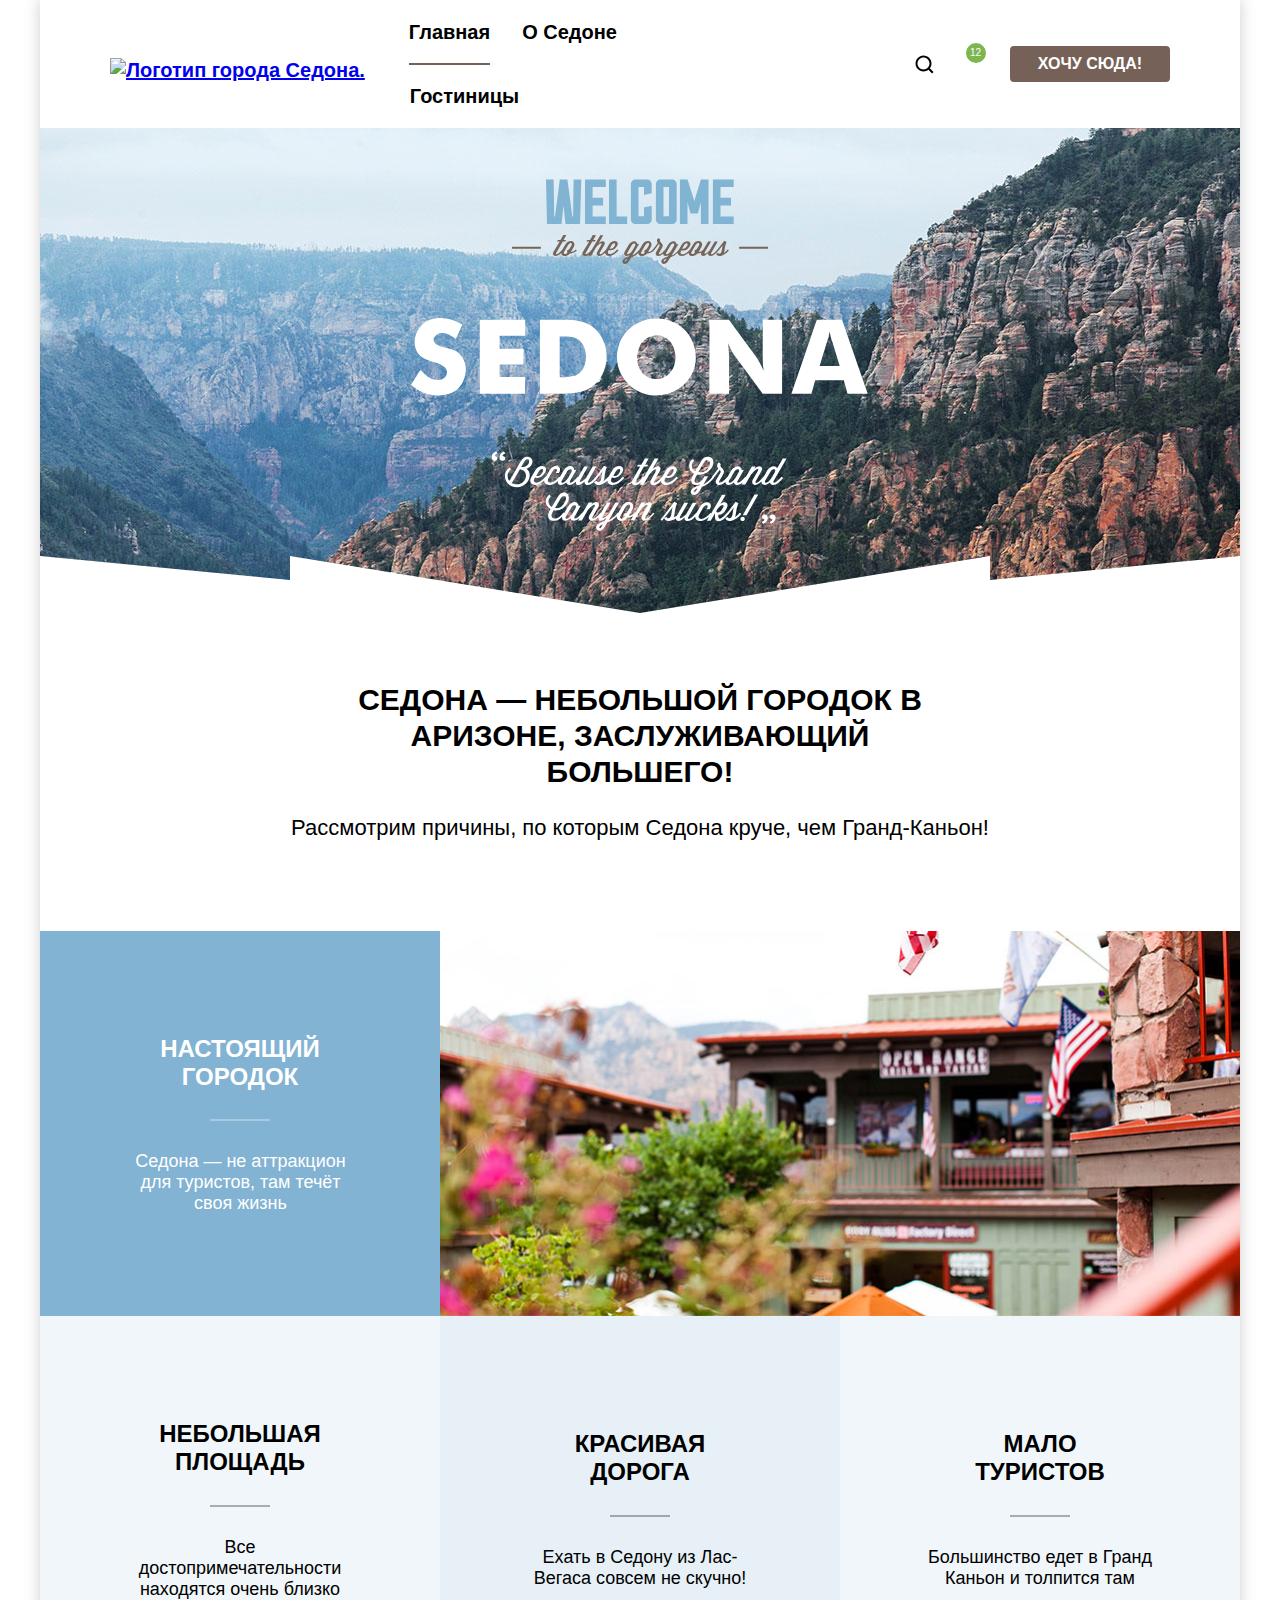
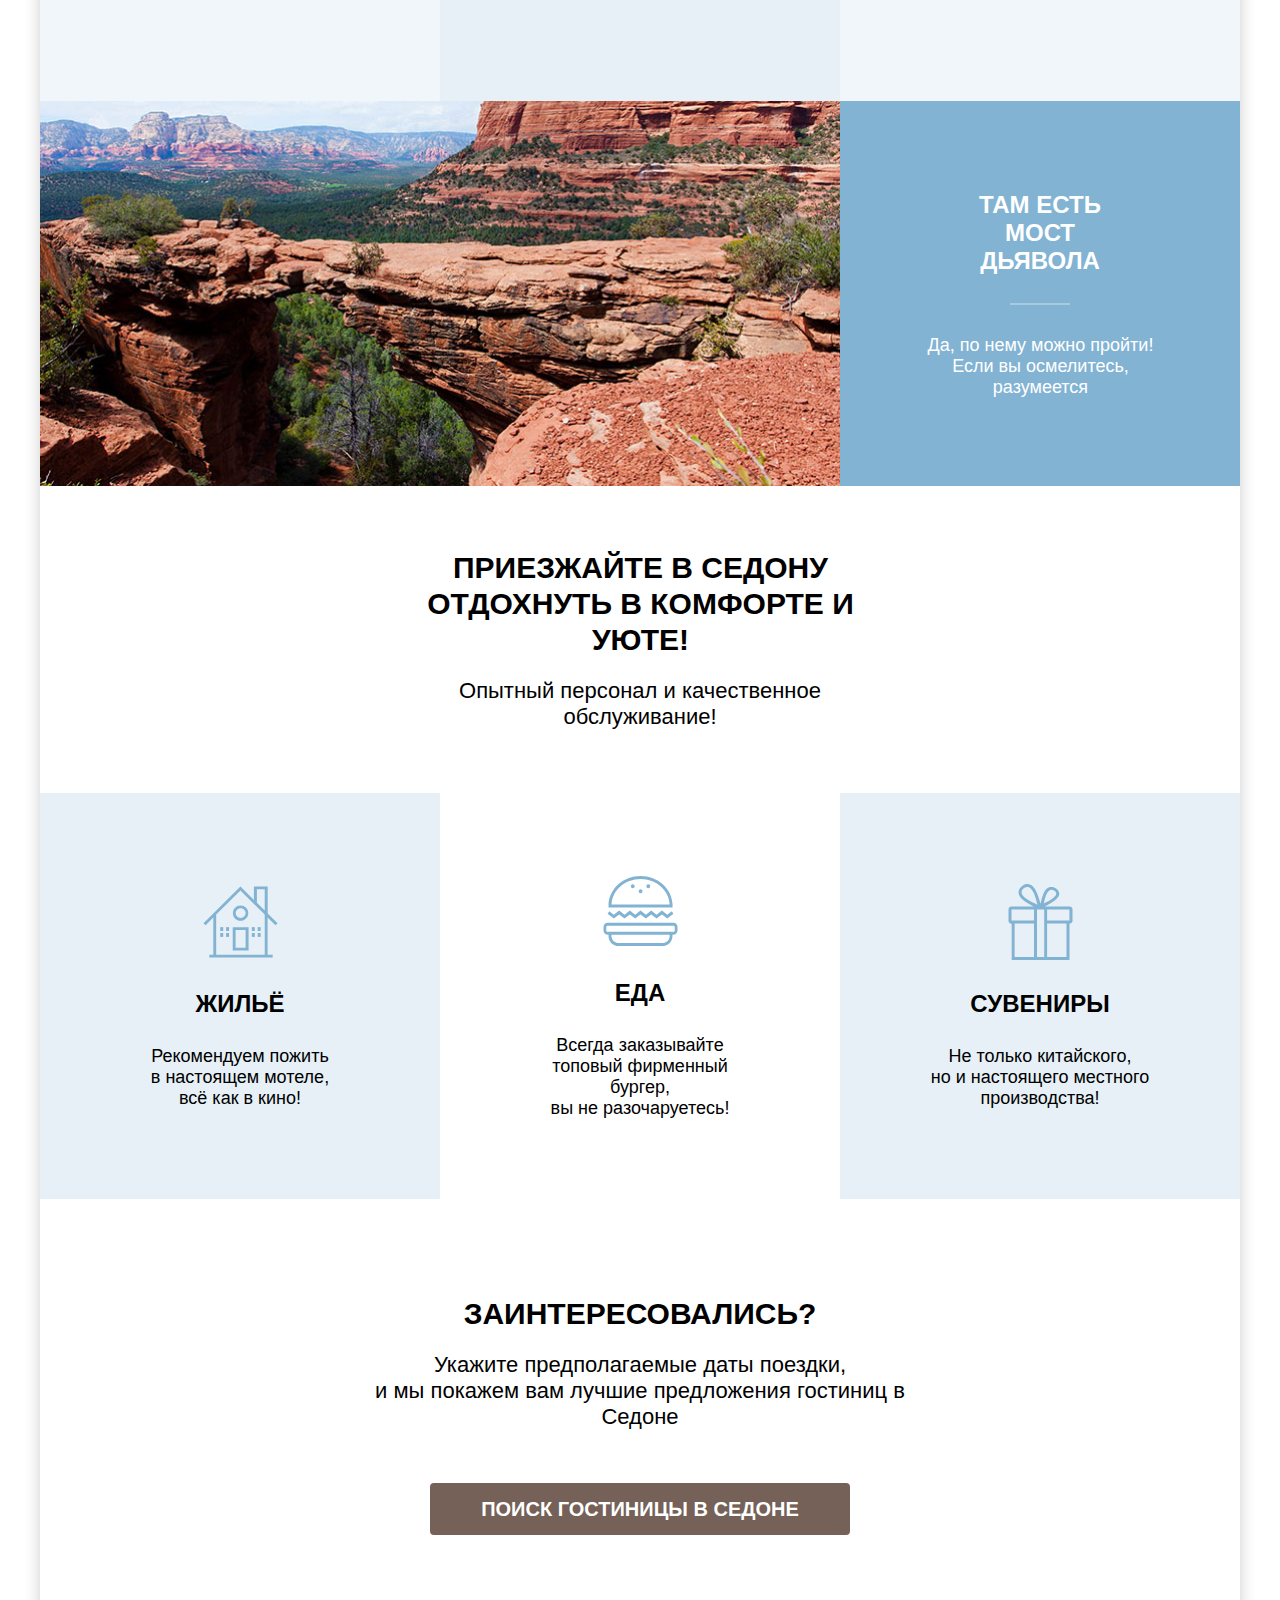
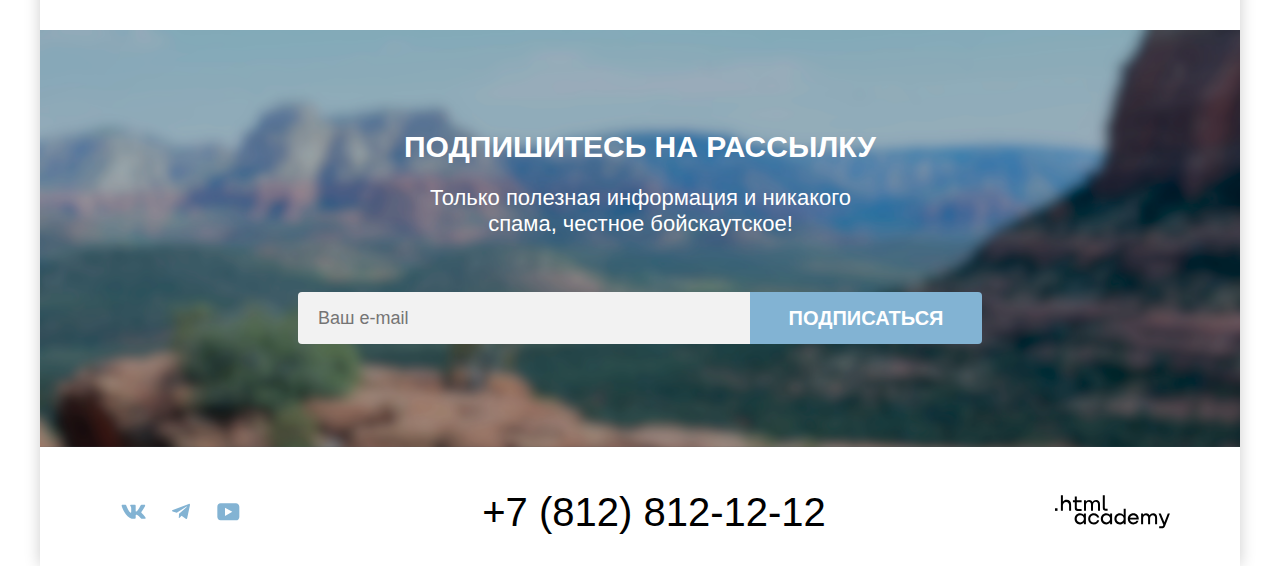
==== commit aee3fe38: "добавляет в свг описание" ====
--- a/index.html
+++ b/index.html
@@ -10,7 +10,7 @@
 
   <body>
     <div class="page-container">
-      <header class="main-header" data-test="header" >
+      <header class="main-header" data-test="header">
         <nav class="main-nav">
           <a class="logo" href="index.html" aria-current="page">
             <img src="images/logosedona.svg" width="140" height="70" alt="Логотип города Седона.">
@@ -78,7 +78,7 @@
             </li>
           </ul>
         </section>
-        <section class="service" data-test="service" >
+        <section class="service" data-test="service">
           <ul class="advantages-list">
             <li class="advantage">
               <h2 class="advantage-title">Приезжайте в Седону отдохнуть в комфорте и уюте!</h2>
@@ -126,7 +126,8 @@
         <ul class="footer-social">
           <li class="footer-social-item footer-social-item-vk">
             <a class="button" href="https://vk.com/htmlacademy">
-              <svg xmlns="http://www.w3.org/2000/svg" width="25" height="15" viewBox="0 0 25 15" fill="none">
+              <svg xmlns="http://www.w3.org/2000/svg" width="25" height="15" viewBox="0 0 25 15" fill="none" role="img"
+                aria-label="Иконка вк.">
                 <path fill-rule="evenodd" clip-rule="evenodd"
                   d="M24.1164 1.80445C24.2824 1.25845 24.1164 0.856445 23.3214 0.856445H20.6964C20.0284 0.856445 19.7204 1.20345 19.5534 1.58645C19.5534 1.58645 18.2184 4.78245 16.3274 6.85845C15.7154 7.46045 15.4374 7.65145 15.1034 7.65145C14.9364 7.65145 14.6854 7.46045 14.6854 6.91345V1.80445C14.6854 1.14845 14.5014 0.856445 13.9454 0.856445H9.81738C9.40038 0.856445 9.14938 1.16045 9.14938 1.44945C9.14938 2.07045 10.0954 2.21445 10.1924 3.96245V7.76045C10.1924 8.59345 10.0394 8.74444 9.70538 8.74444C8.81538 8.74444 6.65038 5.53345 5.36538 1.85945C5.11638 1.14445 4.86438 0.856445 4.19338 0.856445H1.56638C0.816382 0.856445 0.666382 1.20345 0.666382 1.58645C0.666382 2.26845 1.55638 5.65645 4.81138 10.1374C6.98138 13.1974 10.0364 14.8564 12.8194 14.8564C14.4884 14.8564 14.6944 14.4884 14.6944 13.8534V11.5404C14.6944 10.8034 14.8524 10.6564 15.3814 10.6564C15.7714 10.6564 16.4384 10.8484 17.9964 12.3234C19.7764 14.0724 20.0694 14.8564 21.0714 14.8564H23.6964C24.4464 14.8564 24.8224 14.4884 24.6064 13.7604C24.3684 13.0364 23.5184 11.9854 22.3914 10.7384C21.7794 10.0284 20.8614 9.26345 20.5824 8.88045C20.1934 8.38945 20.3044 8.17044 20.5824 7.73345C20.5824 7.73345 23.7824 3.30745 24.1154 1.80445H24.1164Z"
                   fill="#83B3D3" />
@@ -135,7 +136,8 @@
           </li>
           <li class="footer-social-item footer-social-item-telegram">
             <a class="button" href="https://t.me/htmlacademy">
-              <svg xmlns="http://www.w3.org/2000/svg" width="18" height="17" viewBox="0 0 18 17">
+              <svg xmlns="http://www.w3.org/2000/svg" width="18" height="17" viewBox="0 0 18 17" role="img"
+                aria-label="Иконка телеграмм.">
                 <path
                   d="M16.785 0.955705L0.840489 7.1042C-0.247661 7.54126 -0.241365 8.14828 0.640845 8.41897L4.73445 9.69597L14.2058 3.72014C14.6537 3.44766 15.0629 3.59424 14.7265 3.89281L7.05283 10.8183H7.05103L7.05283 10.8192L6.77045 15.0387C7.18413 15.0387 7.36669 14.8489 7.59871 14.625L9.58705 12.6915L13.7229 15.7464C14.4855 16.1664 15.0332 15.9506 15.2229 15.0405L17.9379 2.2453C18.2158 1.13107 17.5126 0.626562 16.785 0.955705Z"
                   fill="#83B3D3" />
@@ -144,7 +146,8 @@
           </li>
           <li class="footer-social-item footer-social-item-youtub">
             <a class="button" href="https://www.youtube.com/user/htmlacademyru">
-              <svg xmlns="http://www.w3.org/2000/svg" width="23" height="18" viewBox="0 0 23 18" fill="none">
+              <svg xmlns="http://www.w3.org/2000/svg" width="23" height="18" viewBox="0 0 23 18" fill="none" role="img"
+                aria-label="Иконка ютуб.">
                 <path
                   d="M18.9402 0.356445H3.50738C1.64668 0.356445 0.333252 1.9502 0.333252 3.75645V13.8502C0.333252 15.7627 1.64668 17.3564 3.50738 17.3564H19.1591C20.8009 17.3564 22.3333 15.7627 22.3333 13.9564V3.75645C22.1143 1.9502 20.8009 0.356445 18.9402 0.356445ZM7.99494 12.8939V4.81894L15.3283 8.85645L7.99494 12.8939Z"
                   fill="#83B3D3" />
@@ -156,7 +159,8 @@
           <a class="footer-contacts-address-phone" href="tel:+78128121212">+7 (812) 812-12-12</a>
         </address>
         <a class="htmlacademy-link" href="https://htmlacademy.ru/">
-          <svg xmlns="http://www.w3.org/2000/svg" width="115" height="36" viewBox="0 0 115 34" fill="none">
+          <svg xmlns="http://www.w3.org/2000/svg" width="115" height="36" viewBox="0 0 115 34" fill="none" role="img"
+            aria-label="Лого академия">
             <path d="M0 13.2564V15.8564H2.5V13.2564H0Z" fill="black" />
             <path
               d="M11.6 4.85645C10 4.85645 8.8 5.55645 8 6.55645H7.9V0.356445H5.9V15.8564H7.9V10.5564C7.9 8.45645 9.2 6.95645 11.2 6.95645C13 6.95645 14.1 8.35645 14.1 10.1564V15.8564H16.1V9.75644C16.2 6.75644 14.3 4.85645 11.6 4.85645Z"
--- a/styles/styles.css
+++ b/styles/styles.css
@@ -218,7 +218,7 @@
   justify-content: center;
   align-items: center;
   background: url("../images/mountains.png");
-  background-color: #FFF;
+  background-color: rgba(131, 179, 211, 0.20);
   background-size: cover;
   background-repeat: no-repeat;
 }
@@ -247,7 +247,7 @@
 .subject {
   max-width: 700px;
   margin-bottom: 19px;
-  font-family: "PT sans";
+  font-family: "PT Sans", sans-serif;
   text-align: center;
   font-size: 22px;
   font-style: normal;
@@ -263,7 +263,7 @@
   margin: 0px;
   padding: 1px 0px 20px 1px;
   text-align: center;
-  font-family: "PT sans";
+  font-family: "PT Sans", sans-serif;
   font-size: 30px;
   font-style: normal;
   font-weight: 700;
@@ -367,7 +367,7 @@
   max-width: 505px;
   margin: 0px;
   text-align: center;
-  font-family: "PT Sans";
+  font-family: "PT Sans", sans-serif;
   font-size: 22px;
   font-style: normal;
   font-weight: 400;
@@ -392,7 +392,7 @@
   flex-direction: column;
   align-items: center;
   text-align: center;
-  font-family: "PT sans";
+  font-family: "PT Sans", sans-serif;
   font-size: 24px;
   font-style: normal;
   font-weight: 700;
@@ -403,7 +403,7 @@
   margin-top: -2px;
   margin-bottom: 0px;
   position: relative;
-  font-family: "PT sans";
+  font-family: "PT Sans", sans-serif;
   font-size: 18px;
   font-style: normal;
   font-weight: 400;
@@ -512,6 +512,7 @@
   flex-direction: column;
   justify-content: center;
   background-image: url(../images/subscribe.png);
+  background-color: #3F5E72;
   background-size: cover;
   background-repeat: no-repeat;
 }
@@ -544,7 +545,7 @@
   margin: 1px 0px 2px 0px;
   padding: 12px 20px;
   display: flex;
-  font-family: "PT Sans";
+  font-family: "PT Sans", sans-serif;
   font-size: 18px;
   font-style: normal;
   font-weight: 400;
@@ -568,7 +569,7 @@
   justify-content: center;
   align-items: center;
   gap: 10px;
-  font-family: "PT sans";
+  font-family: "PT Sans", sans-serif;
   font-size: 20px;
   font-style: normal;
   font-weight: 700;
@@ -596,7 +597,7 @@
 .footer-social {
   margin: 0px;
   padding: 49px 0px 30px 70px;
-  max-width: 300px;                                 /*исправить переполнение*/
+  max-width: 300px;
   display: flex;
   justify-content: center;
   align-items: center;
@@ -674,7 +675,7 @@
   justify-content: center;
   align-items: center;
   text-align: center;
-  font-family: PT Sans;
+  font-family: "PT Sans", sans-serif;
   font-size: 40px;
   font-style: normal;
   font-weight: 400;
@@ -686,7 +687,7 @@
 }
 .footer-contacts-address-phone:focus {
   color: #756157;
-  border: none;
+  border: transparent;
 }
 .footer-contacts-address-phone:active {
   color: rgba(117, 97, 87, 0.3);
@@ -727,6 +728,7 @@
   flex-direction: column;
   align-items: flex-start;
   background:  url("../images/catalog/filter.png");
+  background-color: #3F5E72;
   background-size: cover;
   background-repeat: no-repeat;
   box-sizing: border-box;
@@ -749,7 +751,7 @@
   justify-content: space-between;
   align-items: center;
   box-sizing: border-box;
-  font-family: "PT sans";
+  font-family: "PT Sans", sans-serif;
   font-size: 18px;
   font-style: normal;
   font-weight: 400;
@@ -928,7 +930,7 @@
   display: flex;
   justify-content: space-between;
   align-items: center;
-  font-family: "PT sans";
+  font-family: "PT Sans", sans-serif;
   font-size: 18px;
   font-style: normal;
   font-weight: 700;
@@ -1035,7 +1037,7 @@
   height: 36px;
   margin-bottom: 20px;
   padding: 2px 10px;
-  font-family: "PT sans";
+  font-family: "PT Sans", sans-serif;
   text-align: center;
   font-size: 16px;
   font-style: normal;
@@ -1065,7 +1067,7 @@
   height: 36px;
   margin: 12px 0px 0px 0px;
   padding: 2px 10px;
-  font-family: "PT sans";
+  font-family: "PT Sans", sans-serif;
   text-align: center;
   font-size: 16px;
   font-style: normal;
@@ -1084,7 +1086,7 @@
 }
 .button-light:active {
   color: rgba(255, 255, 255, 0.30);
-  border: none;
+  border: transparent;
 }
 .button-light:disabled {
   opacity: 0.1;
@@ -1547,7 +1549,7 @@
   border: 3px solid #83B3D3;
 }
 .modal-close-button:active {
-  border: none;
+  border: transparent;
 }
 .close:active {
   opacity: 0.3;
@@ -1555,7 +1557,7 @@
 .modal-title {
   margin-top: 0px;
   margin-bottom: 64px;
-  font-family: "PT sans";
+  font-family: "PT Sans", sans-serif;
   font-style: normal;
   font-size: 30px;
   line-height: 36px;
@@ -1568,7 +1570,7 @@
   display: flex;
   flex-direction: column;
   align-items: flex-start;
-  font-family: "PT sans";
+  font-family: "PT Sans", sans-serif;
   font-size: 16px;
   font-style: normal;
   font-weight: 400;
@@ -1576,13 +1578,12 @@
   color: #FF5757;
 }
 .help {
-  margin-left: 137px;
-  margin-bottom: 3px;
+  margin: 15px 0px 14px 137px;
   padding: 3px 20px;
   display: flex;
   flex-direction: column;
   align-items: flex-start;
-  font-family: "PT sans";
+  font-family: "PT Sans", sans-serif;
   font-size: 16px;
   font-style: normal;
   font-weight: 400;
@@ -1594,7 +1595,7 @@
   padding: 13px 20px;
   min-width: 440px;
   color: #000;
-  font-family: "PT sans";
+  font-family: "PT Sans", sans-serif;
   font-style: normal;
   font-size: 18px;
   font-weight: 700;
@@ -1658,7 +1659,7 @@
 }
 .form-label {
   margin-top: -2px;
-  font-family: "PT sans";
+  font-family: "PT Sans", sans-serif;
   font-style: normal;
   font-size: 20px;
   font-weight: 700;
@@ -1667,7 +1668,7 @@
   color: #000;
 }
 .amount {
-  margin-bottom: -18px;
+  margin: 0px;
   display: flex;
   align-items: center;
 }
@@ -1689,10 +1690,10 @@
 }
 .tooltip {
   position: absolute;
-  width: 16px;
-  height: 16px;
-  margin-top: -11px;
-  margin-left: 46px;
+  width: 40px;
+  height: 40px;
+  margin-top: 12px;
+  margin-left: 45px;
 }
 .tooltip-toggle {
   width: 26px;
@@ -1719,74 +1720,84 @@
   padding: 7px;
   display: block;
 }
-.minus {
-  padding: 20px 16px;
+.minus-button {
+  width: 40px;
+  height: 48px;
   background: #F2F2F2;
   border-radius: 4px 0px 0px 4px;
+}
+.minus {
+  width: 20px;
+  height: 20px;
+  margin: 14px 10px;
+  padding: 0px;
+  display: flex;
+  flex-direction: column;
+  justify-content: center;
+  align-items: center;
   border: none;
 }
-.minus-button {
-  width: 14px;
-  height: 6px;
-  margin: -6px -5px -5px -5px;
-  padding: 9px 9px;
-  background-image: url("../images/modal/minus.svg");
-  background-repeat: no-repeat;
-  background-position: center;
-  outline: 3px solid transparent;
-  opacity: 0.2;
-}
-.minus-button:hover {
-  border-radius: 4px 0px 0px 4px;
-  border: none;
+.minus:hover {
   opacity: 1;
 }
-.minus-button:focus {
+.minus:focus {
+  border-radius: 4px;
+  outline: 3px solid #82B3D3;
   opacity: 1;
-  border-radius: 4px;
-  outline: 3px solid #82B3D3;
-}
-.plus {
-  padding: 13px 10px;
+}
+.minus-button:hover path {
+  fill: rgba(0, 0, 0, 1);
+  fill-opacity: 1;
+}
+.minus-button:focus path {
+  fill: rgba(0, 0, 0, 1);
+  fill-opacity: 1;
+}
+.plus-button {
+  width: 40px;
+  height: 48px;
   background: #F2F2F2;
   border-radius: 0px 4px 4px 0px;
+}
+.plus {
+  width: 20px;
+  height: 20px;
+  margin: 14px 10px;
+  padding: 0px;
+  display: flex;
+  flex-direction: column;
+  justify-content: center;
+  align-items: center;
   border: none;
 }
-.plus-button {
-  width: 20px;
-  height: 21px;
-  background: url("../images/modal/plus.svg");
-  background-repeat: no-repeat;
-  background-position: center;
-  border: none;
-  opacity: 0.2;
-}
-.plus-button:hover {
+.plus:hover {
   opacity: 1;
 }
-.plus-button:focus {
+.plus:focus {
+  border-radius: 4px;
+  outline: 3px solid #82B3D3;
   opacity: 1;
-  outline: 3px solid #82B3D3;
-  border-radius: 4px;
-}
-.plus-button:active {
-  opacity: 0.2;
+}
+.plus-button:hover path {
+  fill: rgba(0, 0, 0, 1);
+  fill-opacity: 1;
+}
+.plus-button:focus path {
+  fill: rgba(0, 0, 0, 1);
+  fill-opacity: 1;
 }
 .max,
 .min {
   max-width: 31px;
-  padding: 13px 10px;
-  font-family: "PT sans";
+  padding: 12px 10px 13px 10px;
+  font-family: "PT Sans", sans-serif;
   font-size: 18px;
   font-style: normal;
   text-align: center;
   font-weight: 700;
   line-height: 21px;
   background: #F2F2F2;
-  border: none;
-}
-.min {
-  margin: -1px 0px 0px 0px;
+  border: 1px solid transparent;
 }
 .appointment-date {
   display: flex;
@@ -1799,14 +1810,14 @@
 }
 .modal-button {
   width: 577px;
-  margin-top: 48px;
+  margin-top: 42px;
   padding: 18px 77px;
   display: flex;
   flex-direction: column;
   justify-content: center;
   align-items: center;
   text-align: center;
-  font-family: "PT sans";
+  font-family: "PT Sans", sans-serif;
   font-style: normal;
   font-size: 20px;
   font-weight: 700;
@@ -1836,7 +1847,7 @@
   display: flex;
   flex-direction: column;
   justify-content: center;
-  font-family: "PT sans";
+  font-family: "PT Sans", sans-serif;
   font-size: 16px;
   font-style: normal;
   font-weight: 400;
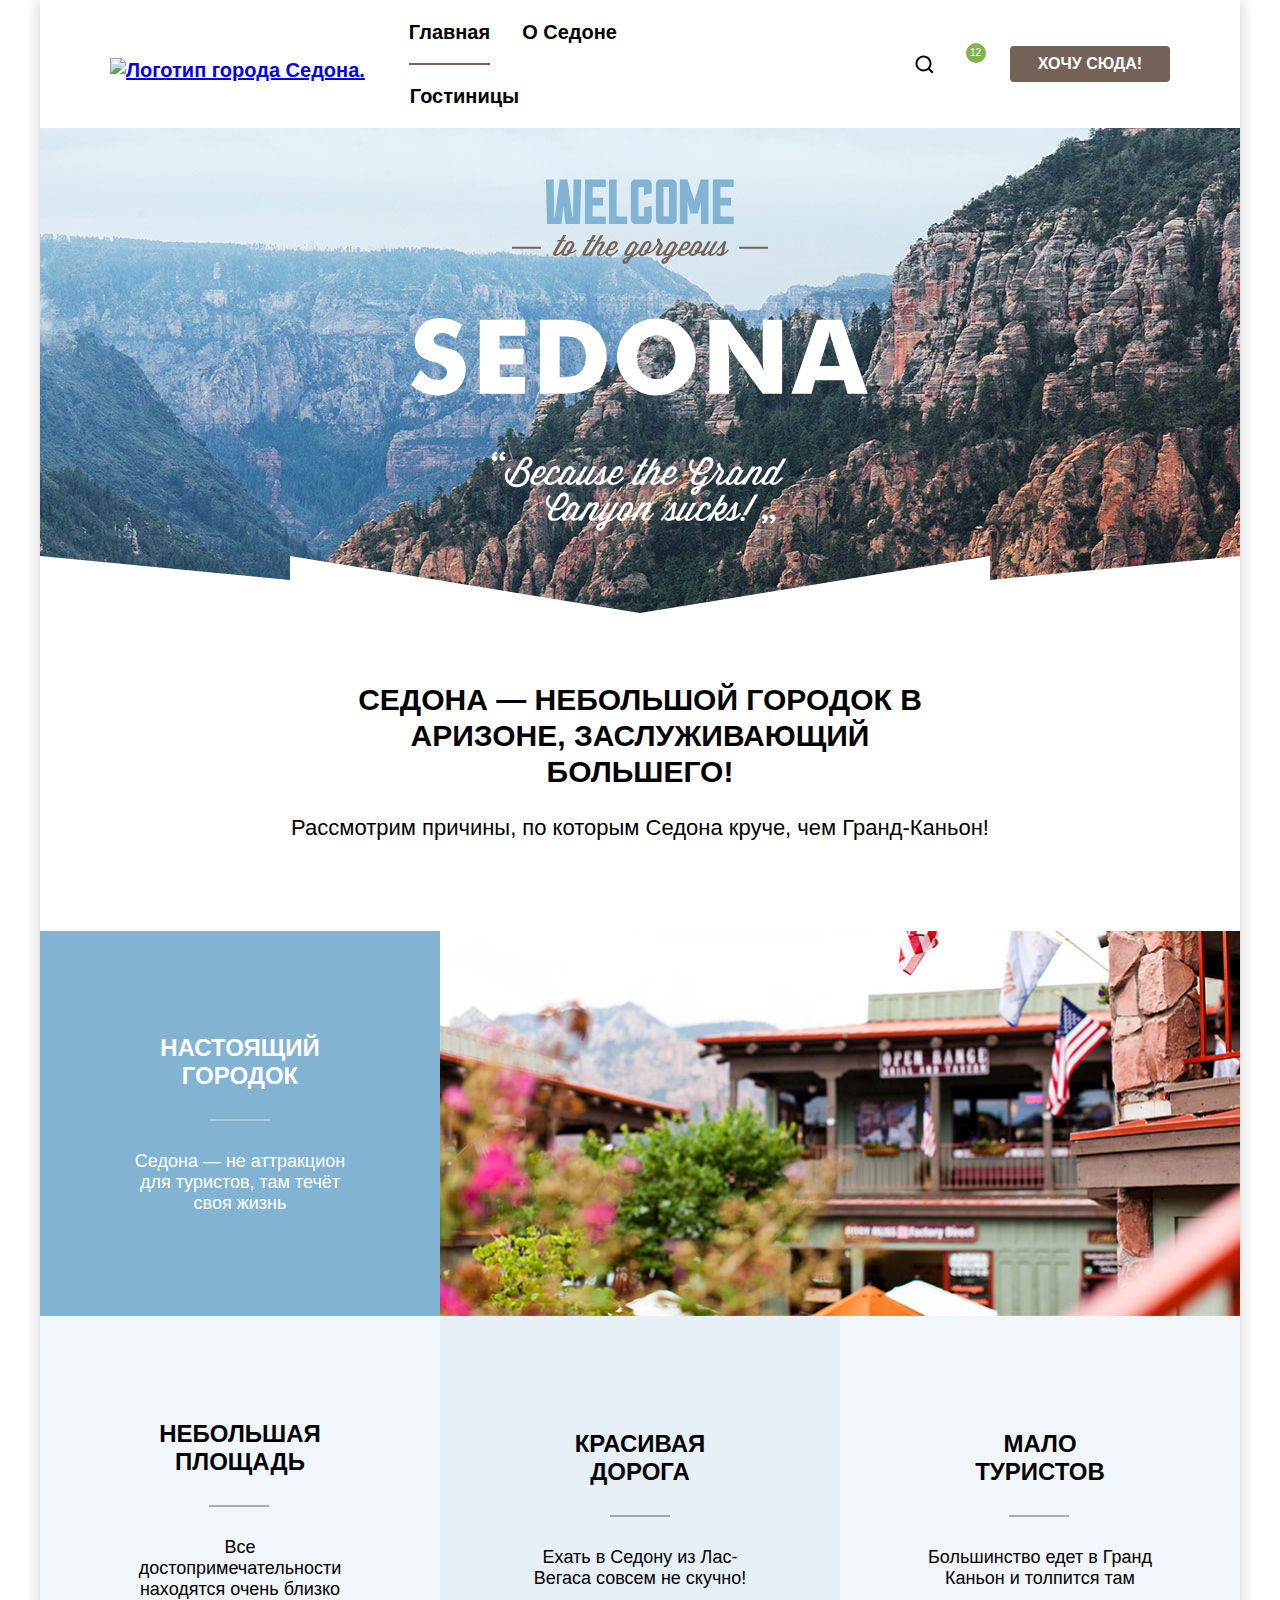
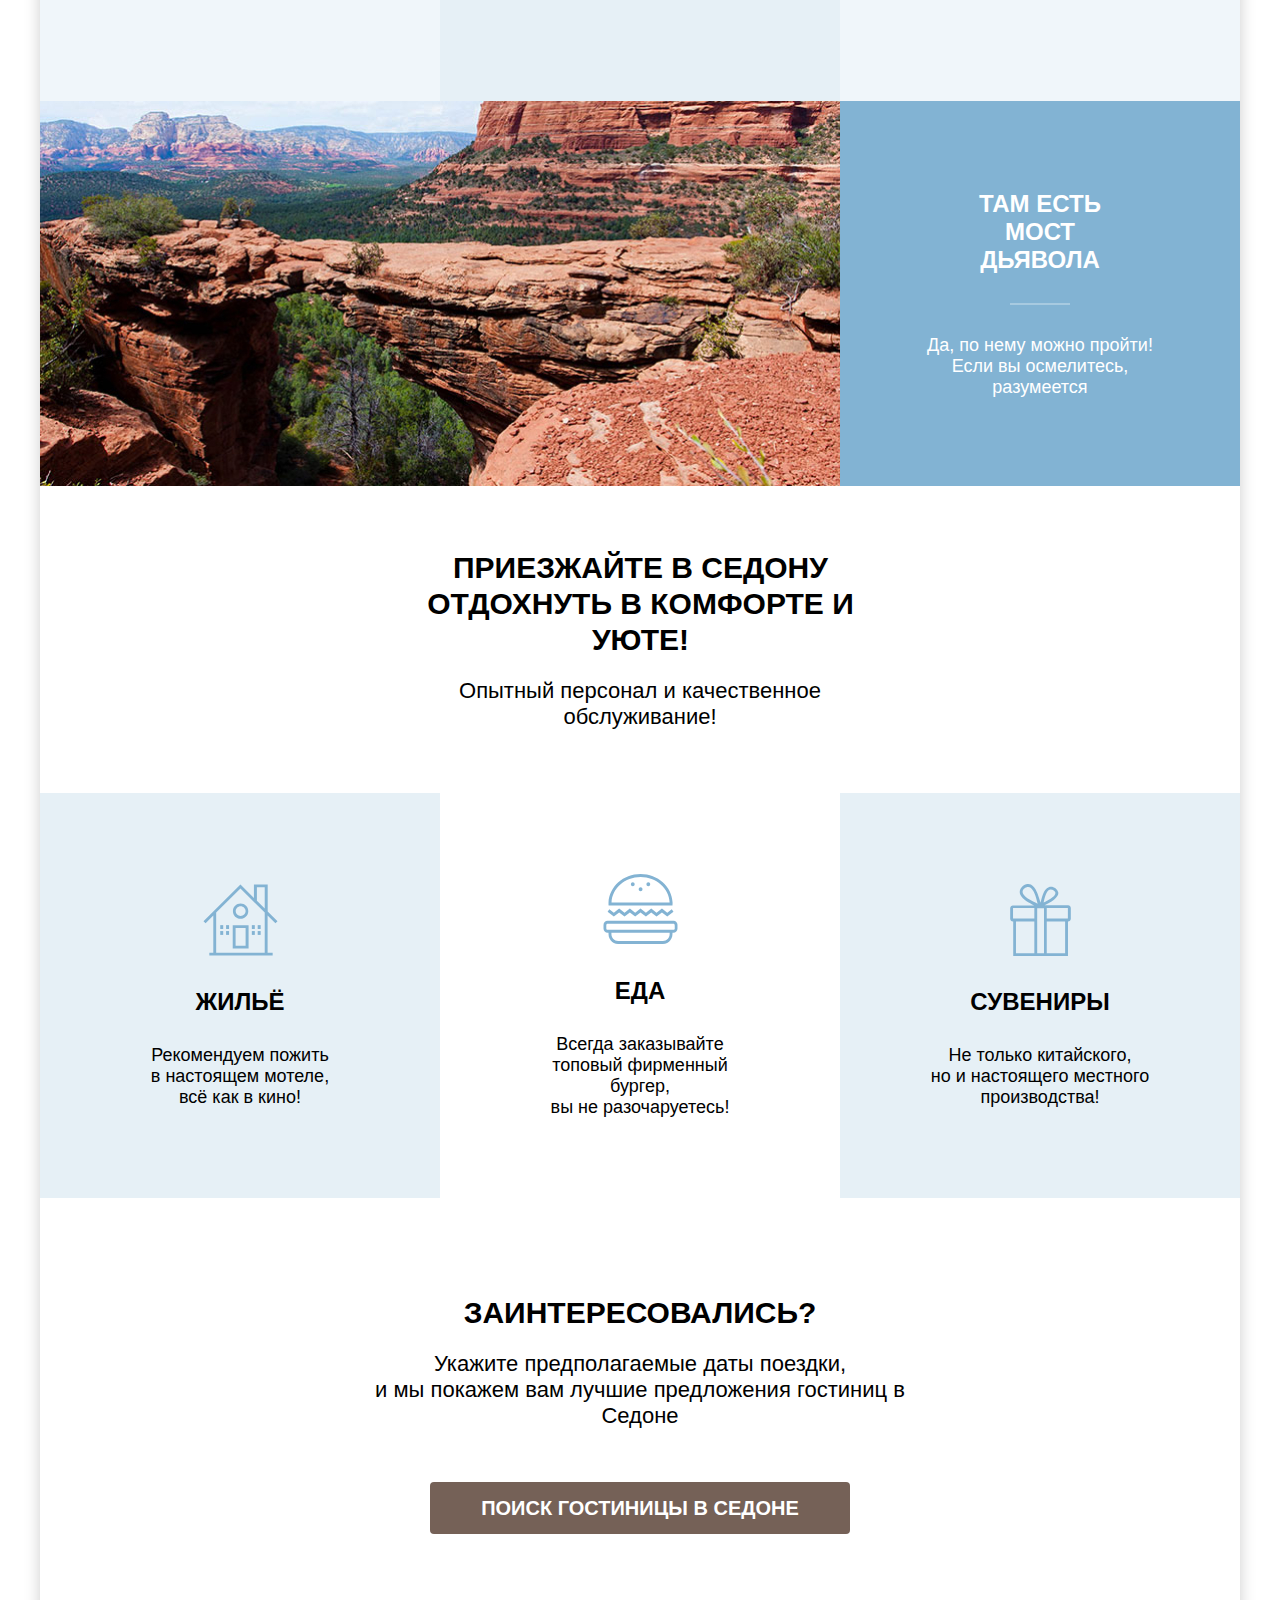
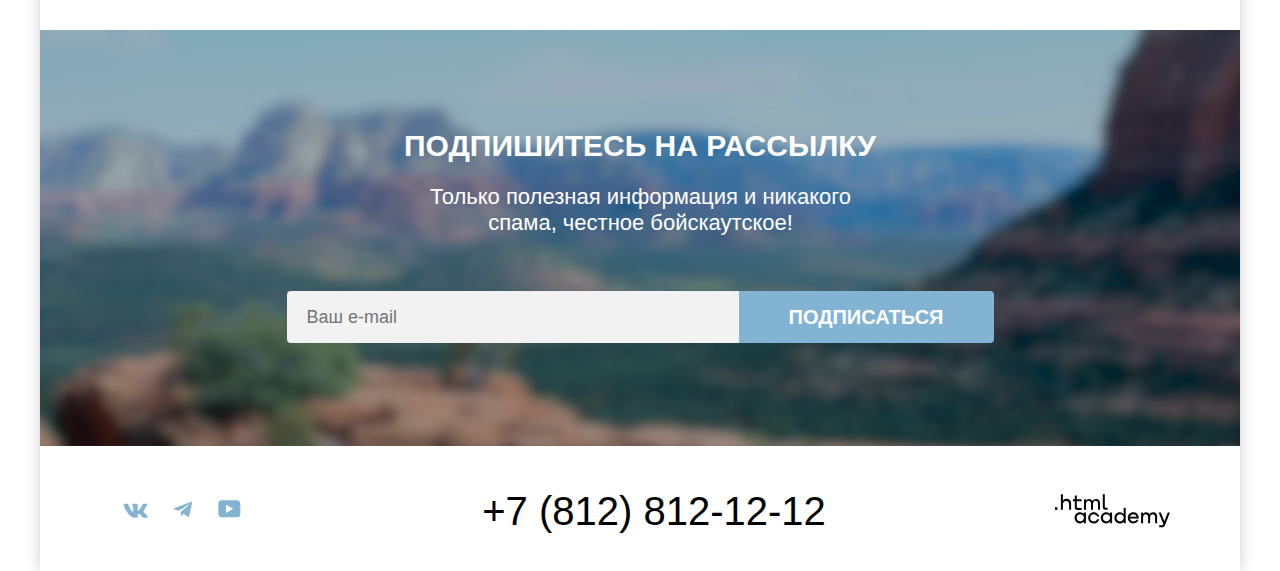
==== commit c3b1370f: "изменения после автопроверки" ====
--- a/index.html
+++ b/index.html
@@ -51,14 +51,16 @@
         <section class="advantages" data-test="advantages">
           <div class="indent">
             <h2 class="title">Седона — небольшой городок в Аризоне, заслуживающий большего!</h2>
-            <h4 class="subject">Рассмотрим причины, по которым Седона круче, чем Гранд-Каньон!</h4>
+            <span class="subject">Рассмотрим причины, по которым Седона круче, чем Гранд-Каньон!</span>
           </div>
           <ul class="advantages-list">
             <li class="advantages-item-block">
-              <h3 class="advantages-title-block">Настоящий городок</h3>
-              <p class="advantages-descripsion-block">Седона — не аттракцион для туристов, там течёт своя жизнь</p>
-            </li>
-            <img class="photo-house" src="images/city.jpg" alt="Фото природы города Седона.">
+              <div class="advantage-block">
+                <h3 class="advantages-title-block">Настоящий городок</h3>
+                <p class="advantages-descripsion-block">Седона — не аттракцион для туристов, там течёт своя жизнь</p>
+              </div>
+              <img class="photo-house" src="images/city.jpg" width="800" height="385" alt="Фото природы города Седона.">
+            </li>
             <li class="advantages-item-block2">
               <h3 class="advantages-title">Небольшая площадь</h3>
               <p class="advantages-descripsion">Все достопримечательности находятся очень близко</p>
@@ -71,10 +73,12 @@
               <h3 class="advantages-title">Мало туристов</h3>
               <p class="advantages-descripsion">Большинство едет в Гранд Каньон и толпится там</p>
             </li>
-            <img class="photo" src="images/crag.jpg" alt="Фото моста Дьявола города Седона.">
             <li class="advantages-item-block">
-              <h3 class="advantages-title-block">Там есть <br> мост Дьявола</h3>
-              <p class="advantages-descripsion-block">Да, по нему можно пройти! Если вы осмелитесь, разумеется</p>
+              <img class="photo" src="images/crag.jpg" width="800" height="385" alt="Фото моста Дьявола города Седона.">
+              <div class="advantage-block">
+                <h3 class="advantages-title-block">Там есть <br> мост Дьявола</h3>
+                <p class="advantages-descripsion-block">Да, по нему можно пройти! Если вы осмелитесь, разумеется</p>
+              </div>
             </li>
           </ul>
         </section>
@@ -82,21 +86,21 @@
           <ul class="advantages-list">
             <li class="advantage">
               <h2 class="advantage-title">Приезжайте в Седону отдохнуть в комфорте и уюте!</h2>
-              <h4 class="advantage-cause">Опытный персонал и качественное обслуживание!</h4>
+              <span class="advantage-cause">Опытный персонал и качественное обслуживание!</span>
             </li>
             <li class="advantages-item-block3">
-              <img src="images/home.svg" width="75" height="76" alt="Изображение дома.">
+              <img src="images/home.svg" width="75" height="72" alt="Изображение дома.">
               <h3 class="advantages-titles">Жильё</h3>
               <p class="advantages-descripsions">Рекомендуем пожить <br> в настоящем мотеле, <br> всё как в кино!</p>
             </li>
             <li class="advantages-item-block2">
-              <img src="images/food.svg" width="75" height="76" alt="Изображение бургера.">
+              <img src="images/food.svg" width="75" height="72" alt="Изображение бургера.">
               <h3 class="advantages-titles">Еда</h3>
               <p class="advantages-descripsions">Всегда заказывайте <br> топовый фирменный бургер, <br> вы не
                 разочаруетесь!</p>
             </li>
             <li class="advantages-item-block3">
-              <img src="images/present.svg" width="75" height="76" alt="Изображение подарка.">
+              <img src="images/present.svg" width="75" height="72" alt="Изображение подарка.">
               <h3 class="advantages-titles">Сувениры</h3>
               <p class="advantages-descripsions">Не только китайского, <br> но и настоящего местного <br> производства!
               </p>
--- a/styles/styles.css
+++ b/styles/styles.css
@@ -5,7 +5,6 @@
   src: url("../fonts/ptsans-400.woff2") format("woff2");
   font-display: swap;
 }
-
 @font-face {
   font-family: "PT sans";
   font-style: normal;
@@ -13,26 +12,45 @@
   src: url("../fonts/ptsans-700.woff2") format("woff2");
   font-display: swap;
 }
-* {
-  box-sizing: border-box;
+*,
+*::before,
+*::after {
+  -webkit-box-sizing: border-box;
+          box-sizing: border-box;
 }
 .overflow-button {
-  display: flex;
-  align-items: center;
+  display: -webkit-box;
+  display: -ms-flexbox;
+  display: flex;
+  -webkit-box-align: center;
+      -ms-flex-align: center;
+          align-items: center;
   gap: 20px;
 }
 .nav {
+  display: -webkit-box;
+  display: -ms-flexbox;
+  display: flex;
+  -webkit-box-pack: center;
+      -ms-flex-pack: center;
+          justify-content: center;
+  -webkit-box-align: center;
+      -ms-flex-align: center;
+          align-items: center;
+  -ms-flex-wrap: wrap;
+      flex-wrap: wrap;
+  gap: 20px;
   max-width: 200px;
   margin: -7px 0px -6px -40px;
-  display: flex;
-  justify-content: center;
-  align-items: center;
-  flex-wrap: wrap;
-  gap: 20px;
 }
 body {
-  display: flex;
-  flex-direction: column;
+  display: -webkit-box;
+  display: -ms-flexbox;
+  display: flex;
+  -webkit-box-orient: vertical;
+  -webkit-box-direction: normal;
+      -ms-flex-direction: column;
+          flex-direction: column;
   height: 100%;
   margin: 0;
   font-family: "PT Sans", sans-serif;
@@ -41,18 +59,28 @@
   font-weight: 400;
   line-height: 24px;
   color: #000000;
-  box-sizing: border-box;
+  -webkit-box-sizing: border-box;
+          box-sizing: border-box;
 }
 .page-container {
-  display: flex;
-  flex-direction: column;
-  justify-content: space-between;
-  box-sizing: border-box;
+  display: -webkit-box;
+  display: -ms-flexbox;
+  display: flex;
+  -webkit-box-orient: vertical;
+  -webkit-box-direction: normal;
+      -ms-flex-direction: column;
+          flex-direction: column;
+  -webkit-box-pack: justify;
+      -ms-flex-pack: justify;
+          justify-content: space-between;
+  -webkit-box-sizing: border-box;
+          box-sizing: border-box;
   width: 1200px;
+  height: 100%;
   margin: 0px auto;
-  height: 100%;
   background: #FFF;
-  box-shadow: 0px 0px 15px 0px rgba(0, 0, 0, 0.20);
+  -webkit-box-shadow: 0px 0px 15px 0px rgba(0, 0, 0, 0.20);
+          box-shadow: 0px 0px 15px 0px rgba(0, 0, 0, 0.20);
 }
 .main-header {
   z-index: 2;
@@ -62,13 +90,19 @@
   background: #FFF;
 }
 .main-nav {
+  display: -webkit-box;
+  display: -ms-flexbox;
+  display: flex;
+  -webkit-box-pack: justify;
+      -ms-flex-pack: justify;
+          justify-content: space-between;
+  -webkit-box-align: center;
+      -ms-flex-align: center;
+          align-items: center;
+  font-size: 20px;
+  font-weight: 700;
+  line-height: 24px;
   min-height: 64px;
-  display: flex;
-  justify-content: space-between;
-  align-items: center;
-  font-size: 20px;
-  font-weight: 700;
-  line-height: 24px;
 }
 .logo {
   position: relative;
@@ -77,36 +111,47 @@
   margin-bottom: -11px;
 }
 .site-navigation {
+  display: -webkit-box;
+  display: -ms-flexbox;
+  display: flex;
+  -ms-flex-wrap: wrap;
+      flex-wrap: wrap;
+  list-style: none;
   max-width: 360px;
   height: 100%;
   margin-right: auto;
   margin-top: 0px;
   margin-bottom: 0px;
   padding: 0px;
-  display: flex;
-  flex-wrap: wrap;
-  list-style: none;
 }
 .site-navigation-item {
   height: 64px;
 }
 .navigation-link {
   position: relative;
-  text-decoration: none;
-  height: 100%;
-  width: 100%;
-  padding: 0px 16px;
-  display: flex;
-  justify-content: center;
-  align-items: center;
+  display: -webkit-box;
+  display: -ms-flexbox;
+  display: flex;
+  -webkit-box-pack: center;
+      -ms-flex-pack: center;
+          justify-content: center;
+  -webkit-box-align: center;
+      -ms-flex-align: center;
+          align-items: center;
   list-style: none;
   color: inherit;
+  width: 100%;
+  height: 100%;
+  padding: 0px 16px;
+  text-decoration: none;
 }
 .navigation-link-search {
-  width: 20px;
-  height: 20px;
-  background: url("../images/search.svg");
+  display: block;
+  min-width: 44px;
+  min-height: 64px;
+  background: url(../images/search.svg);
   background-repeat: no-repeat;
+  background-position: center;
 }
 .navigation-link-current::before {
   position: absolute;
@@ -123,39 +168,47 @@
   margin-left: 1px;
 }
 .navigation-list {
+  display: -webkit-box;
+  display: -ms-flexbox;
+  display: flex;
+  -ms-flex-wrap: wrap;
+      flex-wrap: wrap;
+  list-style: none;
   max-width: 88px;
   height: 100%;
   margin: 0px;
   padding: 0px;
-  display: flex;
-  flex-wrap: wrap;
-  list-style: none;
 }
 .navigation-search {
-  display: flex;
-  padding: 22px 12px;
-  justify-content: center;
-  align-items: center;
+  display: block;
+  width: 44px;
+  height: 100%;
 }
 .navigation-item {
-  display: flex;
-  padding: 22px 12px;
-  justify-content: center;
-  align-items: center;
+  display: -webkit-box;
+  display: -ms-flexbox;
+  display: flex;
+  -webkit-box-pack: center;
+      -ms-flex-pack: center;
+          justify-content: center;
+  -webkit-box-align: center;
+      -ms-flex-align: center;
+          align-items: center;
+  height: 100%;
 }
 .navigation-link-like {
   position: relative;
-  left: 1px;
-  top: 2px;
-  width: 20px;
-  height: 20px;
-  background: url("../images/like.svg");
+  display: block;
+  min-width: 44px;
+  min-height: 64px;
+  background: url(../images/like.svg);
   background-repeat: no-repeat;
+  background-position: center;
 }
 .sum {
   position: absolute;
-  right: -7px;
-  bottom: 13px;
+  right: 4px;
+  top: 11px;
   min-width: 20px;
   min-height: 20px;
   padding: 5px 4px;
@@ -169,8 +222,11 @@
   border-radius: 50%;
 }
 .main-button {
-  display: flex;
-  flex-wrap: wrap;
+  display: -webkit-box;
+  display: -ms-flexbox;
+  display: flex;
+  -ms-flex-wrap: wrap;
+      flex-wrap: wrap;
   width: 400px;
 }
 .navigation-link-button {
@@ -205,18 +261,30 @@
 }
 /*main*/
 .main-container {
-  flex-grow: 1;
+  -webkit-box-flex: 1;
+      -ms-flex-positive: 1;
+          flex-grow: 1;
 }
 .hero {
   position: relative;
   z-index: 1;
+  display: -webkit-box;
+  display: -ms-flexbox;
+  display: flex;
+  text-align: center;
+  -webkit-box-orient: vertical;
+  -webkit-box-direction: normal;
+      -ms-flex-direction: column;
+          flex-direction: column;
+  -webkit-box-pack: center;
+      -ms-flex-pack: center;
+          justify-content: center;
+  -webkit-box-align: center;
+      -ms-flex-align: center;
+          align-items: center;
   width: 100%;
+  margin-bottom: 1px;
   padding: 51px 0px 82px 0px;
-  display: flex;
-  text-align: center;
-  flex-direction: column;
-  justify-content: center;
-  align-items: center;
   background: url("../images/mountains.png");
   background-color: rgba(131, 179, 211, 0.20);
   background-size: cover;
@@ -228,25 +296,35 @@
   line-height: 21px;
 }
 .indent {
+  display: -webkit-box;
+  display: -ms-flexbox;
+  display: flex;
+  -webkit-box-orient: vertical;
+  -webkit-box-direction: normal;
+      -ms-flex-direction: column;
+          flex-direction: column;
+  -webkit-box-pack: center;
+      -ms-flex-pack: center;
+          justify-content: center;
+  -webkit-box-align: center;
+      -ms-flex-align: center;
+          align-items: center;
+  gap: 25px;
   width: 1200px;
-  margin: -2px 0px 2px 0px;
+  margin: -2px 0px 1px 0px;
   padding: 69px 0px;
-  display: flex;
-  flex-direction: column;
-  justify-content: center;
-  align-items: center;
-  gap: 25px;
 }
 .title {
-  max-width: 620px;
-  margin: 2px 2px -37px 2px;
+  max-width: 625px;
+  margin: 1px 2px -36px 2px;
   padding: 0px 0px 8px 0px;
   text-align: center;
   text-transform: uppercase;
 }
 .subject {
   max-width: 700px;
-  margin-bottom: 19px;
+  margin-top: 28px;
+  margin-bottom: 20px;
   font-family: "PT Sans", sans-serif;
   text-align: center;
   font-size: 22px;
@@ -256,7 +334,8 @@
 }
 .photo-house,
 .photo {
-  object-fit: cover;
+  -o-object-fit: cover;
+     object-fit: cover;
 }
 .advantage-title {
   max-width: 505px;
@@ -271,42 +350,76 @@
   text-transform: uppercase;
 }
 .advantages-list {
+  display: -webkit-box;
+  display: -ms-flexbox;
+  display: flex;
+  -webkit-box-pack: start;
+      -ms-flex-pack: start;
+          justify-content: flex-start;
+  -ms-flex-wrap: wrap;
+      flex-wrap: wrap;
   margin: 0px;
   padding: 0px;
-  display: flex;
-  justify-content: space-between;
-  flex-wrap: wrap;
-}
-.advantages-item-block {
+}
+.advantage-block {
+  position: relative;
+  display: -webkit-box;
+  display: -ms-flexbox;
+  display: flex;
+  -ms-flex-wrap: wrap;
+      flex-wrap: wrap;
+  -webkit-box-orient: vertical;
+  -webkit-box-direction: normal;
+      -ms-flex-direction: column;
+          flex-direction: column;
+  -webkit-box-pack: center;
+      -ms-flex-pack: center;
+          justify-content: center;
+  -webkit-box-align: center;
+      -ms-flex-align: center;
+          align-items: center;
   width: 400px;
   min-height: 385px;
-  margin: 0px;
-  padding: 20px 85px;
-  display: flex;
-  flex-direction: column;
-  justify-content: center;
-  align-items: center;
-  text-align: center;
-  background: #82B3D3;
-  box-sizing: border-box;
+  padding: 80px 85px;
+}
+.advantages-item-block {
+  display: -webkit-box;
+  display: -ms-flexbox;
+  display: flex;
+  -ms-flex-wrap: wrap;
+      flex-wrap: wrap;
+  -webkit-box-orient: horizontal;
+  -webkit-box-direction: normal;
+      -ms-flex-direction: row;
+          flex-direction: row;
+  width: 100%;
+  color: #ffffff;
+  background-color: #82b3d3;
 }
 .advantages-title-block {
+  display: -webkit-box;
+  display: -ms-flexbox;
+  display: flex;
+  -webkit-box-orient: vertical;
+  -webkit-box-direction: normal;
+      -ms-flex-direction: column;
+          flex-direction: column;
+  -webkit-box-pack: center;
+      -ms-flex-pack: center;
+          justify-content: center;
+  -webkit-box-align: center;
+      -ms-flex-align: center;
+          align-items: center;
   max-width: 175px;
-  margin: 27px 0px 1px 0px;
+  margin: 0px;
   padding: 0px;
   color: #ffffff;
   text-align: center;
-  display: flex;
-  flex-direction: column;
-  justify-content: center;
-  align-items: center;
 }
 .advantages-descripsion-block {
   position: relative;
-  top: -5px;
-  margin-top: 64px;
-  margin-right: -1px;
-  margin-bottom: 20px;
+  margin-top: 61px;
+  margin-bottom: 0px;
   color: #ffffff;
   text-align: center;
 }
@@ -322,28 +435,47 @@
   background: rgba(255, 255, 255, 0.30);
 }
 .advantages-item-block2 {
+  display: -webkit-box;
+  display: -ms-flexbox;
+  display: flex;
+  -webkit-box-orient: vertical;
+  -webkit-box-direction: normal;
+      -ms-flex-direction: column;
+          flex-direction: column;
+  -webkit-box-pack: center;
+      -ms-flex-pack: center;
+          justify-content: center;
+  -webkit-box-align: center;
+      -ms-flex-align: center;
+          align-items: center;
   width: 400px;
   min-height: 385px;
-  padding: 80px 85px;
-  display: flex;
-  flex-direction: column;
-  justify-content: center;
-  align-items: center;
-  background-color: rgba(131, 179, 211, 0.12);
-  box-sizing: border-box;
+  padding: 80px 84px;
+  background: rgba(131, 179, 211, 0.12);
+  -webkit-box-sizing: border-box;
+          box-sizing: border-box;
 }
 li.advantages-item-block2:nth-of-type(3) {
   background: #fff;
 }
 .advantages-title {
+  display: -webkit-box;
+  display: -ms-flexbox;
+  display: flex;
+  -webkit-box-orient: vertical;
+  -webkit-box-direction: normal;
+      -ms-flex-direction: column;
+          flex-direction: column;
+  -webkit-box-align: center;
+      -ms-flex-align: center;
+          align-items: center;
+  -webkit-box-pack: center;
+      -ms-flex-pack: center;
+          justify-content: center;
+  text-align: center;
   max-width: 175px;
   margin: 22px 0px 2px 0px;
   padding: 0px;
-  display: flex;
-  flex-direction: column;
-  align-items: center;
-  justify-content: center;
-  text-align: center;
   list-style: none;
 }
 .advantages-descripsion {
@@ -353,14 +485,25 @@
   text-align: center;
 }
 .advantage {
+  display: -webkit-box;
+  display: -ms-flexbox;
+  display: flex;
+  -webkit-box-orient: vertical;
+  -webkit-box-direction: normal;
+      -ms-flex-direction: column;
+          flex-direction: column;
+  -webkit-box-pack: center;
+      -ms-flex-pack: center;
+          justify-content: center;
+  -webkit-box-align: center;
+      -ms-flex-align: center;
+          align-items: center;
+  -ms-flex-item-align: stretch;
+      -ms-grid-row-align: stretch;
+      align-self: stretch;
   width: 100%;
   margin: 0px;
   padding: 63px 0px;
-  display: flex;
-  flex-direction: column;
-  justify-content: center;
-  align-items: center;
-  align-self: stretch;
   background-color: #FFF;
 }
 .advantage-cause {
@@ -374,24 +517,40 @@
   line-height: 26px;
 }
 .advantages-item-block3 {
+  display: -webkit-box;
+  display: -ms-flexbox;
+  display: flex;
+  -webkit-box-orient: vertical;
+  -webkit-box-direction: normal;
+      -ms-flex-direction: column;
+          flex-direction: column;
+  -webkit-box-pack: center;
+      -ms-flex-pack: center;
+          justify-content: center;
+  -webkit-box-align: center;
+      -ms-flex-align: center;
+          align-items: center;
   width: 400px;
   min-height: 385px;
   padding: 80px 85px;
-  display: flex;
-  flex-direction: column;
-  justify-content: center;
-  align-items: center;
   background-color: rgba(131, 179, 211, 0.20);
-  box-sizing: border-box;
+  -webkit-box-sizing: border-box;
+          box-sizing: border-box;
 }
 .advantages-titles {
+  display: -webkit-box;
+  display: -ms-flexbox;
+  display: flex;
+  -webkit-box-orient: vertical;
+  -webkit-box-direction: normal;
+      -ms-flex-direction: column;
+          flex-direction: column;
+  -webkit-box-align: center;
+      -ms-flex-align: center;
+          align-items: center;
+  text-align: center;
   max-width: 230px;
-  margin-top: 30px;
-  margin-bottom: 30px;
-  display: flex;
-  flex-direction: column;
-  align-items: center;
-  text-align: center;
+  margin: 32px 0px 29px 0px;
   font-family: "PT Sans", sans-serif;
   font-size: 24px;
   font-style: normal;
@@ -400,9 +559,8 @@
   text-transform: uppercase;
 }
 .advantages-descripsions {
-  margin-top: -2px;
-  margin-bottom: 0px;
   position: relative;
+  margin: 0px;
   font-family: "PT Sans", sans-serif;
   font-size: 18px;
   font-style: normal;
@@ -434,12 +592,19 @@
   line-height: 28px;
 }
 .search {
+  display: -webkit-box;
+  display: -ms-flexbox;
+  display: flex;
+  -webkit-box-orient: vertical;
+  -webkit-box-direction: normal;
+      -ms-flex-direction: column;
+          flex-direction: column;
+  -webkit-box-align: center;
+      -ms-flex-align: center;
+          align-items: center;
   min-height: 405px;
-  margin-bottom: -1px;
+  margin: 0px;
   padding: 96px 0px;
-  display: flex;
-  flex-direction: column;
-  align-items: center;
   background-color: #FFF;
 }
 .search button {
@@ -468,14 +633,21 @@
   line-height: 26px;
 }
 .button-link {
+  display: -webkit-box;
+  display: -ms-flexbox;
+  display: flex;
+  -webkit-box-pack: center;
+      -ms-flex-pack: center;
+          justify-content: center;
+  -webkit-box-align: center;
+      -ms-flex-align: center;
+          align-items: center;
+  -ms-flex-wrap: wrap;
+      flex-wrap: wrap;
+  gap: 10px;
   max-width: 600px;
   margin: 0px;
   padding: 8px 51px;
-  display: flex;
-  justify-content: center;
-  align-items: center;
-  flex-wrap: wrap;
-  gap: 10px;
   text-align: center;
   font-size: 20px;
   font-style: normal;
@@ -503,14 +675,24 @@
 }
 /*search*/
 .subscribe {
+  display: -webkit-box;
+  display: -ms-flexbox;
+  display: flex;
+  -webkit-box-align: center;
+      -ms-flex-align: center;
+          align-items: center;
+  -webkit-box-sizing: border-box;
+          box-sizing: border-box;
+  -webkit-box-orient: vertical;
+  -webkit-box-direction: normal;
+      -ms-flex-direction: column;
+          flex-direction: column;
+  -webkit-box-pack: center;
+      -ms-flex-pack: center;
+          justify-content: center;
   width: 1200px;
   margin: 0px;
-  padding: 97px 258px 101px 258px;
-  display: flex;
-  align-items: center;
-  box-sizing: border-box;
-  flex-direction: column;
-  justify-content: center;
+  padding: 96px 258px 101px 258px;
   background-image: url(../images/subscribe.png);
   background-color: #3F5E72;
   background-size: cover;
@@ -540,11 +722,13 @@
   color: #FFF;
 }
 .field-email {
+  display: -webkit-box;
+  display: -ms-flexbox;
+  display: flex;
   min-width: 452px;
   min-height: 52px;
   margin: 1px 0px 2px 0px;
   padding: 12px 20px;
-  display: flex;
   font-family: "PT Sans", sans-serif;
   font-size: 18px;
   font-style: normal;
@@ -556,19 +740,25 @@
   background: #F2F2F2;
 }
 .email {
+  display: -webkit-box;
+  display: -ms-flexbox;
+  display: flex;
   min-width: 680px;
   margin: 0px;
-  display: flex;
-  flex-wrap: wrap;
 }
 .subscribe-button {
-  max-width: 232px;
+  display: -webkit-box;
+  display: -ms-flexbox;
+  display: flex;
+  -webkit-box-pack: center;
+      -ms-flex-pack: center;
+          justify-content: center;
+  -webkit-box-align: center;
+      -ms-flex-align: center;
+          align-items: center;
+  gap: 10px;
   margin: 1px 0px 2px 0px;
   padding: 8px 50px;
-  display: flex;
-  justify-content: center;
-  align-items: center;
-  gap: 10px;
   font-family: "PT Sans", sans-serif;
   font-size: 20px;
   font-style: normal;
@@ -596,39 +786,51 @@
 /*footer*/
 .footer-social {
   margin: 0px;
-  padding: 49px 0px 30px 70px;
-  max-width: 300px;
-  display: flex;
-  justify-content: center;
-  align-items: center;
-  align-self: stretch;
-  flex-shrink: 0;
-  flex-wrap: wrap;
-  gap: 10px;
+  padding: 0px;
+  max-width: 180px;
+  display: -webkit-box;
+  display: -ms-flexbox;
+  display: flex;
+  -webkit-box-pack: center;
+      -ms-flex-pack: center;
+          justify-content: center;
+  -webkit-box-align: center;
+      -ms-flex-align: center;
+          align-items: center;
+  -ms-flex-item-align: stretch;
+      -ms-grid-row-align: stretch;
+      align-self: stretch;
+  -ms-flex-negative: 0;
+      flex-shrink: 0;
+  -ms-flex-wrap: wrap;
+      flex-wrap: wrap;
 }
 .footer-social-item {
-  margin: 0px;
-  display: flex;
-  justify-content: space-between;
-  align-items: center;
+  -webkit-box-pack: justify;
+      -ms-flex-pack: justify;
+          justify-content: space-between;
+  -webkit-box-align: center;
+      -ms-flex-align: center;
+          align-items: center;
+  margin: 0px;
 }
 .footer-social-item-vk {
-  margin: -8px 0px 0px -3px;
-  padding: 0px 11px;
+  display: -webkit-box;
+  display: -ms-flexbox;
   display: flex;
   background-repeat: no-repeat;
   border-color: transparent;
 }
 .footer-social-item-telegram {
-  margin: -2px -5px 4px -5px;
-  padding: 4px 4px;
+  display: -webkit-box;
+  display: -ms-flexbox;
   display: flex;
   color: rgba(131, 179, 211, 1);
   background-repeat: no-repeat;
 }
 .footer-social-item-youtub {
-  margin-top: -4px;
-  padding: 3px 12px;
+  display: -webkit-box;
+  display: -ms-flexbox;
   display: flex;
   color: rgba(131, 179, 211, 1);
   background-repeat: no-repeat;
@@ -643,10 +845,17 @@
   fill:rgba(104, 162, 202, 1);
 }
 .htmlacademy-link {
-  margin: 40px 70px 29px 0px;
-  display: flex;
-  flex-direction: column;
-  align-items: center;
+  display: -webkit-box;
+  display: -ms-flexbox;
+  display: flex;
+  -webkit-box-orient: vertical;
+  -webkit-box-direction: normal;
+      -ms-flex-direction: column;
+          flex-direction: column;
+  -webkit-box-align: center;
+      -ms-flex-align: center;
+          align-items: center;
+  margin: 0px;
 }
 .htmlacademy-link:hover path {
   fill: rgba(117, 97, 87, 1);
@@ -669,12 +878,17 @@
   color: inherit;
 }
 .footer-contacts-address {
-  margin-top: 11px;
-  margin-left: -2px;
-  display: flex;
-  justify-content: center;
-  align-items: center;
-  text-align: center;
+  display: -webkit-box;
+  display: -ms-flexbox;
+  display: flex;
+  -webkit-box-pack: center;
+      -ms-flex-pack: center;
+          justify-content: center;
+  -webkit-box-align: center;
+      -ms-flex-align: center;
+          align-items: center;
+  text-align: center;
+  margin: 0px;
   font-family: "PT Sans", sans-serif;
   font-size: 40px;
   font-style: normal;
@@ -687,26 +901,33 @@
 }
 .footer-contacts-address-phone:focus {
   color: #756157;
-  border: transparent;
 }
 .footer-contacts-address-phone:active {
   color: rgba(117, 97, 87, 0.3);
 }
 .footer-page-container {
-  margin: 0px;
-  padding: 0px;
-  display: flex;
-  justify-content: space-between;
-  align-items: center;
-  flex-shrink: 0;
+  display: -webkit-box;
+  display: -ms-flexbox;
+  display: flex;
+  -webkit-box-pack: justify;
+      -ms-flex-pack: justify;
+          justify-content: space-between;
+  -webkit-box-align: center;
+      -ms-flex-align: center;
+          align-items: center;
+  -ms-flex-negative: 0;
+      flex-shrink: 0;
+  margin: 0px;
+  padding: 35px 70px 30px 72px;
   background: #FFF;
 }
 .button {
-  min-width: 20px;
-  min-height: 20px;
   display: block;
   text-transform: uppercase;
-  flex-shrink: 0;
+  -ms-flex-negative: 0;
+      flex-shrink: 0;
+  min-width: 47px;
+  min-height: 20px;
   text-align: center;
   font-size: 20px;
   font-style: normal;
@@ -720,18 +941,26 @@
 .button:active path {
   fill:rgba(104, 162, 202, 0.3);
 }
-/* 2стр */
+/* 2стр*/
 .header-catalog {
-  margin: 0px;
-  display: flex;
+  display: -webkit-box;
+  display: -ms-flexbox;
+  display: flex;
+  -webkit-box-orient: vertical;
+  -webkit-box-direction: normal;
+      -ms-flex-direction: column;
+          flex-direction: column;
+  -webkit-box-align: start;
+      -ms-flex-align: start;
+          align-items: flex-start;
+  margin: 0px;
   padding: 35px 70px 69px 70px;
-  flex-direction: column;
-  align-items: flex-start;
   background:  url("../images/catalog/filter.png");
   background-color: #3F5E72;
   background-size: cover;
   background-repeat: no-repeat;
-  box-sizing: border-box;
+  -webkit-box-sizing: border-box;
+          box-sizing: border-box;
 }
 .inner-header-title {
   margin: 0px 0px 1px 0px;
@@ -743,14 +972,21 @@
   color: #FFF;
 }
 .sorting {
+  display: -webkit-box;
+  display: -ms-flexbox;
+  display: flex;
+  -webkit-box-pack: justify;
+      -ms-flex-pack: justify;
+          justify-content: space-between;
+  -webkit-box-align: center;
+      -ms-flex-align: center;
+          align-items: center;
+  -webkit-box-sizing: border-box;
+          box-sizing: border-box;
   width: 292px;
   padding: 12px 18px;
   margin-left: auto;
   margin-right: 9px;
-  display: flex;
-  justify-content: space-between;
-  align-items: center;
-  box-sizing: border-box;
   font-family: "PT Sans", sans-serif;
   font-size: 18px;
   font-style: normal;
@@ -759,7 +995,9 @@
   border-radius: 4px;
   border: 2px solid #E5E5E5;
   background: url(../images/catalog/sorting.svg) no-repeat right 18px top 17px;
-  appearance: none;
+  -webkit-appearance: none;
+     -moz-appearance: none;
+          appearance: none;
 }
 .sorting:hover {
   border: 2px solid #68A2CA;
@@ -772,12 +1010,18 @@
   color: rgba(0, 0, 0, 0.30);
 }
 .breadcrumbs {
+  display: -webkit-box;
+  display: -ms-flexbox;
+  display: flex;
+  -webkit-box-pack: center;
+      -ms-flex-pack: center;
+          justify-content: center;
+  -webkit-box-align: center;
+      -ms-flex-align: center;
+          align-items: center;
+  gap: 10px;
   margin: 6px 0px;
   padding: 0px;
-  display: flex;
-  justify-content: center;
-  align-items: center;
-  gap: 10px;
   list-style: none;
 }
 .bread-crumbs {
@@ -805,10 +1049,21 @@
   padding: 0px;
   border: none;
 }
+.filter-type {
+  margin-right: 122px;
+  margin-left: 0px;
+  padding: 0px;
+  border: none;
+}
 .form-filter {
+  display: -webkit-box;
+  display: -ms-flexbox;
+  display: flex;
+  -ms-flex-wrap: wrap;
+      flex-wrap: wrap;
+  row-gap: 16px;
   margin-top: 33px;
   min-width: 1060px;
-  display: flex;
 }
 .search-filter-title {
   padding: 0px 71px 32px 0px;
@@ -820,12 +1075,19 @@
   color: #fff;
 }
 .search-filter-list {
+  display: -webkit-box;
+  display: -ms-flexbox;
+  display: flex;
+  -webkit-box-orient: vertical;
+  -webkit-box-direction: normal;
+      -ms-flex-direction: column;
+          flex-direction: column;
+  -webkit-box-align: start;
+      -ms-flex-align: start;
+          align-items: flex-start;
+  gap: 16px;
   margin: -1px 0px 0px -1px;
   padding: 0px;
-  display: flex;
-  flex-direction: column;
-  align-items: flex-start;
-  gap: 16px;
   list-style: none;
 }
 .earch-filter-item:hover {
@@ -847,15 +1109,21 @@
   text-transform: capitalize;
 }
 .control {
+  display: -webkit-box;
+  display: -ms-flexbox;
+  display: flex;
+  -webkit-box-align: center;
+      -ms-flex-align: center;
+          align-items: center;
   margin-left: 1px;
-  display: flex;
-  align-items: center;
 }
 .control-input {
   width: 20px;
   height: 20px;
   margin: 0px;
-  appearance: none;
+  -webkit-appearance: none;
+     -moz-appearance: none;
+          appearance: none;
 }
 .control-input:checked + .alternative {
   background: url("../images/catalog/alternative.svg");
@@ -870,11 +1138,11 @@
   background-color: rgba(255, 255, 255, 1);
 }
 .alternative {
+  display: block;
   width: 20px;
   height: 20px;
   margin-right: 16px;
   margin-left: -20px;
-  display: block;
   border-radius: 4px;
   background: #FFF;
 }
@@ -887,11 +1155,11 @@
   outline: 3px solid #83B3D3;
 }
 .tick {
+  display: block;
   width: 20px;
   height: 20px;
   margin-right: 16px;
   margin-left: -20px;
-  display: block;
   border-radius: 10px;
   background: #FFF;
 }
@@ -899,22 +1167,29 @@
   width: 20px;
   height: 20px;
   margin: 0px;
-  appearance: none;
+  -webkit-appearance: none;
+     -moz-appearance: none;
+          appearance: none;
 }
 .search-filter-group {
-  margin-left: 122px;
-  margin-right: 0px;
+  width: 143px;
+  margin: 0px;
   padding: 0px;
-  width: 143px;
   border: none;
 }
 .fix-price {
   position: relative;
+  display: -webkit-box;
+  display: -ms-flexbox;
+  display: flex;
+  -webkit-box-pack: justify;
+      -ms-flex-pack: justify;
+          justify-content: space-between;
+  -webkit-box-align: center;
+      -ms-flex-align: center;
+          align-items: center;
   margin: 0px;
   padding: 0px;
-  display: flex;
-  justify-content: space-between;
-  align-items: center;
 }
 .do {
   position: absolute;
@@ -924,12 +1199,18 @@
   opacity: 0.3;
 }
 .field-do {
+  display: -webkit-box;
+  display: -ms-flexbox;
+  display: flex;
+  -webkit-box-pack: justify;
+      -ms-flex-pack: justify;
+          justify-content: space-between;
+  -webkit-box-align: center;
+      -ms-flex-align: center;
+          align-items: center;
   width: 143px;
   margin-right: 2px;
   padding: 12px 20px;
-  display: flex;
-  justify-content: space-between;
-  align-items: center;
   font-family: "PT Sans", sans-serif;
   font-size: 18px;
   font-style: normal;
@@ -955,11 +1236,17 @@
   opacity: 0.3;
 }
 .field-of {
+  display: -webkit-box;
+  display: -ms-flexbox;
+  display: flex;
+  -webkit-box-pack: justify;
+      -ms-flex-pack: justify;
+          justify-content: space-between;
+  -webkit-box-align: center;
+      -ms-flex-align: center;
+          align-items: center;
   width: 143px;
   padding: 12px 20px;
-  display: flex;
-  justify-content: space-between;
-  align-items: center;
   font-size: 18px;
   font-style: normal;
   font-weight: 700;
@@ -977,11 +1264,15 @@
   background: #E6E6E6;
 }
 .button-price {
+  display: -webkit-box;
+  display: -ms-flexbox;
+  display: flex;
+  -webkit-box-align: center;
+      -ms-flex-align: center;
+          align-items: center;
   width: 226px;
   margin: 43px 0px 0px 0px;
   height: 4px;
-  display: flex;
-  align-items: center;
   background: #f2f2f2;
 }
 .button-min {
@@ -1025,12 +1316,21 @@
   opacity: 0.3;
 }
 .button-filter {
+  display: -webkit-box;
+  display: -ms-flexbox;
+  display: flex;
+  -webkit-box-pack: start;
+      -ms-flex-pack: start;
+          justify-content: flex-start;
+  -webkit-box-orient: vertical;
+  -webkit-box-direction: normal;
+      -ms-flex-direction: column;
+          flex-direction: column;
+  -webkit-box-align: end;
+      -ms-flex-align: end;
+          align-items: flex-end;
   margin-left: auto;
   margin-top: 56px;
-  display: flex;
-  justify-content: flex-start;
-  flex-direction: column;
-  align-items: flex-end;
 }
 .button-dark {
   min-width: 191px;
@@ -1093,23 +1393,41 @@
 }
 /* catalog*/
 .catalog {
+  display: -webkit-box;
+  display: -ms-flexbox;
+  display: flex;
+  -webkit-box-orient: vertical;
+  -webkit-box-direction: normal;
+      -ms-flex-direction: column;
+          flex-direction: column;
+  -webkit-box-align: center;
+      -ms-flex-align: center;
+          align-items: center;
+  -webkit-box-pack: start;
+      -ms-flex-pack: start;
+          justify-content: flex-start;
   margin: 0px;
   padding: 41px 70px 40px 70px;
-  display: flex;
-  flex-direction: column;
-  align-items: center;
-  justify-content: flex-start;
 }
 .search-filter {
+  display: -webkit-box;
+  display: -ms-flexbox;
+  display: flex;
+  -webkit-box-pack: justify;
+      -ms-flex-pack: justify;
+          justify-content: space-between;
+  -webkit-box-align: center;
+      -ms-flex-align: center;
+          align-items: center;
+  -ms-flex-item-align: stretch;
+      -ms-grid-row-align: stretch;
+      align-self: stretch;
   margin-top: -9px;
   margin-bottom: 20px;
-  display: flex;
-  justify-content: space-between;
-  align-items: center;
-  align-self: stretch;
 }
 .inner-header {
   margin-top: 25px;
+  max-width: 500px;
   font-size: 30px;
   font-style: normal;
   font-weight: 700;
@@ -1117,24 +1435,41 @@
   text-transform: uppercase;
 }
 .review {
+  display: -webkit-box;
+  display: -ms-flexbox;
+  display: flex;
+  -webkit-box-pack: end;
+      -ms-flex-pack: end;
+          justify-content: flex-end;
+  -webkit-box-align: center;
+      -ms-flex-align: center;
+          align-items: center;
+  -ms-flex-wrap: wrap;
+      flex-wrap: wrap;
+  gap: 8px;
   max-width: 200px;
   margin-left: 58px;
-  display: flex;
-  justify-content: flex-end;
-  align-items: center;
-  flex-wrap: wrap;
-  gap: 8px;
 }
 .button-list-pictures {
+  display: -webkit-box;
+  display: -ms-flexbox;
+  display: flex;
+  -webkit-box-orient: vertical;
+  -webkit-box-direction: normal;
+      -ms-flex-direction: column;
+          flex-direction: column;
+  -webkit-box-pack: center;
+      -ms-flex-pack: center;
+          justify-content: center;
+  -webkit-box-align: center;
+      -ms-flex-align: center;
+          align-items: center;
+  gap: 10px;
+  -ms-flex-negative: 0;
+      flex-shrink: 0;
   min-width: 16px;
   margin: -2px -2px 0px 2px;
   padding: 14px 14px;
-  display: flex;
-  flex-direction: column;
-  justify-content: center;
-  align-items: center;
-  gap: 10px;
-  flex-shrink: 0;
   text-decoration: none;
   border-radius: 4px;
   border: 2px solid #000;
@@ -1146,15 +1481,25 @@
   border: 2px solid #000;
 }
 .button-list-picture {
+  display: -webkit-box;
+  display: -ms-flexbox;
+  display: flex;
+  -webkit-box-orient: vertical;
+  -webkit-box-direction: normal;
+      -ms-flex-direction: column;
+          flex-direction: column;
+  -webkit-box-pack: center;
+      -ms-flex-pack: center;
+          justify-content: center;
+  -webkit-box-align: center;
+      -ms-flex-align: center;
+          align-items: center;
+  gap: 10px;
+  -ms-flex-negative: 0;
+      flex-shrink: 0;
   min-width: 16px;
   margin: -2px -2px 0px 1px;
   padding: 14px 14px;
-  display: flex;
-  flex-direction: column;
-  justify-content: center;
-  align-items: center;
-  gap: 10px;
-  flex-shrink: 0;
   text-decoration: none;
   border-radius: 4px;
   border: 2px solid #E5E5E5;
@@ -1169,15 +1514,25 @@
   border: 2px solid #000;
 }
 .button-list-list {
+  display: -webkit-box;
+  display: -ms-flexbox;
+  display: flex;
+  -webkit-box-orient: vertical;
+  -webkit-box-direction: normal;
+      -ms-flex-direction: column;
+          flex-direction: column;
+  -webkit-box-pack: center;
+      -ms-flex-pack: center;
+          justify-content: center;
+  -webkit-box-align: center;
+      -ms-flex-align: center;
+          align-items: center;
+  gap: 10px;
+  -ms-flex-negative: 0;
+      flex-shrink: 0;
   min-width: 16px;
   margin: -2px 0px 0px 1px;
   padding: 14px 14px;
-  display: flex;
-  flex-direction: column;
-  justify-content: center;
-  align-items: center;
-  gap: 10px;
-  flex-shrink: 0;
   border-radius: 4px;
   border: 2px solid #E5E5E5;
 }
@@ -1191,30 +1546,45 @@
   border: 2px solid #000;
 }
 .catalog-list {
+  display: -ms-grid;
+  display: grid;
+  gap: 20px;
+  -ms-grid-columns: 340px 20px 340px 20px 340px;
+  grid-template-columns: repeat(3, 340px);
   margin: 0px 0px 40px 0px;
   padding: 0px;
-  display: grid;
-  gap: 20px;
-  grid-template-columns: repeat(3, 340px);
 }
 .catalog-card {
+  display: -webkit-box;
+  display: -ms-flexbox;
+  display: flex;
+  -webkit-box-sizing: border-box;
+          box-sizing: border-box;
+  -ms-flex-wrap: wrap;
+      flex-wrap: wrap;
+  -webkit-box-align: start;
+      -ms-flex-align: start;
+          align-items: flex-start;
+  gap: 16px;
   width: 340px;
   margin-bottom: -2px;
   padding: 20px;
-  display: flex;
-  box-sizing: border-box;
-  flex-wrap: wrap;
-  align-items: flex-start;
-  gap: 16px;
   border-radius: 4px;
   border: 1px solid #E6E6E6;
 }
 .catalog-card-link {
+  display: -webkit-box;
+  display: -ms-flexbox;
+  display: flex;
+  -webkit-box-orient: vertical;
+  -webkit-box-direction: normal;
+      -ms-flex-direction: column;
+          flex-direction: column;
+  -webkit-box-align: start;
+      -ms-flex-align: start;
+          align-items: flex-start;
+  gap: 14px;
   margin: 0px 0px 0px -1px;
-  display: flex;
-  flex-direction: column;
-  align-items: flex-start;
-  gap: 14px;
   text-decoration: none;
 }
 .catalog-card-title {
@@ -1229,38 +1599,75 @@
   color:#000;
 }
 .option {
+  display: -webkit-box;
+  display: -ms-flexbox;
+  display: flex;
+  -webkit-box-orient: horizontal;
+  -webkit-box-direction: normal;
+      -ms-flex-direction: row;
+          flex-direction: row;
+  -webkit-box-align: center;
+      -ms-flex-align: center;
+          align-items: center;
+  -ms-flex-wrap: wrap;
+      flex-wrap: wrap;
+  -webkit-box-pack: justify;
+      -ms-flex-pack: justify;
+          justify-content: space-between;
+  gap: 14px;
   margin-top: -20px;
-  display: flex;
-  flex-direction: row;
-  align-items: center;
-  flex-wrap: wrap;
-  justify-content: space-between;
-  gap: 14px;
 }
 .price-name {
+  display: -webkit-box;
+  display: -ms-flexbox;
+  display: flex;
+  -webkit-box-pack: justify;
+      -ms-flex-pack: justify;
+          justify-content: space-between;
+  -webkit-box-align: center;
+      -ms-flex-align: center;
+          align-items: center;
+  -ms-flex-item-align: stretch;
+      -ms-grid-row-align: stretch;
+      align-self: stretch;
+  -ms-flex-wrap: wrap;
+      flex-wrap: wrap;
   margin: 17px 0px 0px -1px;
   max-width: 140px;
-  display: flex;
-  justify-content: space-between;
-  align-items: center;
-  align-self: stretch;
-  flex-wrap: wrap;
 }
 .price-from {
+  display: -webkit-box;
+  display: -ms-flexbox;
+  display: flex;
+  -webkit-box-pack: end;
+      -ms-flex-pack: end;
+          justify-content: flex-end;
+  -ms-flex-wrap: wrap;
+      flex-wrap: wrap;
   margin-bottom: -1px;
   margin-right: -1px;
   max-width: 100px;
-  display: flex;
-  justify-content: flex-end;
-  flex-wrap: wrap;
+}
+.visually-rating {
+  width: 18px;
+  height: 17px;
+  background: url("../images/catalog/star.svg");
 }
 .rating-results {
+  display: -webkit-box;
+  display: -ms-flexbox;
+  display: flex;
+  -webkit-box-align: center;
+      -ms-flex-align: center;
+          align-items: center;
+  gap: 6px;
+  -webkit-box-flex: 1;
+      -ms-flex: 1 0 0px;
+          flex: 1 0 0;
+  -ms-flex-item-align: stretch;
+      -ms-grid-row-align: stretch;
+      align-self: stretch;
   margin: 0px 0px -2px -1px;
-  display: flex;
-  align-items: center;
-  gap: 6px;
-  flex: 1 0 0;
-  align-self: stretch;
 }
 .rating-result {
   min-width: 140px;
@@ -1278,11 +1685,15 @@
   background:#F2F2F2;
 }
 .catalog-card-button-details {
-  padding: 8px 26px;
-  margin-left: -1px;
-  display: flex;
-  justify-content: center;
-  align-items: center;
+  display: -webkit-box;
+  display: -ms-flexbox;
+  display: flex;
+  -webkit-box-pack: center;
+      -ms-flex-pack: center;
+          justify-content: center;
+  -webkit-box-align: center;
+      -ms-flex-align: center;
+          align-items: center;
   text-decoration: none;
   text-align: center;
   font-size: 16px;
@@ -1293,6 +1704,8 @@
   color:#FFF;
   border-radius: 4px;
   background: #756157;
+  padding: 8px 26px;
+  margin-left: -1px;
 }
 .catalog-card-button-details:hover {
   background: #615048;
@@ -1309,13 +1722,19 @@
   color: #FFF;
 }
 .catalog-card-button-favorites {
+  display: -webkit-box;
+  display: -ms-flexbox;
+  display: flex;
+  -webkit-box-pack: center;
+      -ms-flex-pack: center;
+          justify-content: center;
+  -webkit-box-align: center;
+      -ms-flex-align: center;
+          align-items: center;
+  text-align: center;
   min-width: 140px;
   margin-left: auto;
   padding: 8px 18px;
-  display: flex;
-  justify-content: center;
-  align-items: center;
-  text-align: center;
   font-size: 16px;
   font-style: normal;
   font-weight: 700;
@@ -1341,13 +1760,19 @@
   color: #FFF;
 }
 .catalog-card-button-favorite {
+  display: -webkit-box;
+  display: -ms-flexbox;
+  display: flex;
+  -webkit-box-pack: center;
+      -ms-flex-pack: center;
+          justify-content: center;
+  -webkit-box-align: center;
+      -ms-flex-align: center;
+          align-items: center;
+  text-align: center;
   min-width: 140px;
   margin-left: auto;
   padding: 8px 18px;
-  display: flex;
-  justify-content: center;
-  align-items: center;
-  text-align: center;
   font-size: 16px;
   font-style: normal;
   font-weight: 700;
@@ -1378,26 +1803,31 @@
   background: #E6E6E6;
 }
 .pagination {
+  display: -webkit-box;
+  display: -ms-flexbox;
+  display: flex;
+  -ms-flex-wrap: wrap;
+      flex-wrap: wrap;
+  gap: 8px;
   width: 100%;
   margin-top: 40px;
   padding: 0px;
-  display: flex;
-  flex-wrap: wrap;
-  gap: 8px;
   list-style-type: none;
 }
-.pagination-link {
-  display: flex;
-  justify-content: center;
-}
 .pagination-current-one {
+  display: -webkit-box;
+  display: -ms-flexbox;
+  display: flex;
+  -webkit-box-pack: center;
+      -ms-flex-pack: center;
+          justify-content: center;
+  -webkit-box-align: center;
+      -ms-flex-align: center;
+          align-items: center;
   min-width: 60px;
   height: 60px;
   margin: 1px 0px 0px 0px;
   padding: 0px 8px;
-  display: flex;
-  justify-content: center;
-  align-items: center;
   font-size: 20px;
   font-style: normal;
   font-weight: 700;
@@ -1409,13 +1839,19 @@
   background:#F2F2F2;
 }
 .pagination-current {
+  display: -webkit-box;
+  display: -ms-flexbox;
+  display: flex;
+  -webkit-box-pack: center;
+      -ms-flex-pack: center;
+          justify-content: center;
+  -webkit-box-align: center;
+      -ms-flex-align: center;
+          align-items: center;
+  text-align: center;
   min-width: 60px;
   height: 60px;
   padding: 0px 8px;
-  display: flex;
-  justify-content: center;
-  align-items: center;
-  text-align: center;
   font-size: 20px;
   font-style: normal;
   font-weight: 700;
@@ -1436,25 +1872,40 @@
   background: #68A2CA;
 }
 .subscription-two {
+  display: -webkit-box;
+  display: -ms-flexbox;
+  display: flex;
+  -webkit-box-orient: vertical;
+  -webkit-box-direction: normal;
+      -ms-flex-direction: column;
+          flex-direction: column;
+  -webkit-box-align: center;
+      -ms-flex-align: center;
+          align-items: center;
+  -webkit-box-pack: center;
+      -ms-flex-pack: center;
+          justify-content: center;
   min-height: 400px;
-  margin-bottom: 27px;
-  margin-top: 10px;
+  margin-bottom: 16px;
   padding: 0px;
-  display: flex;
-  flex-direction: column;
-  align-items: center;
-  justify-content: center;
 }
 .subscribe-title-dark {
+  display: -webkit-box;
+  display: -ms-flexbox;
+  display: flex;
+  -webkit-box-orient: vertical;
+  -webkit-box-direction: normal;
+      -ms-flex-direction: column;
+          flex-direction: column;
+  -webkit-box-align: center;
+      -ms-flex-align: center;
+          align-items: center;
+  gap: 7px;
+  text-align: center;
   width: 475px;
   margin: 0px;
   margin-bottom: 55px;
   margin-left: 1px;
-  display: flex;
-  flex-direction: column;
-  align-items: center;
-  gap: 7px;
-  text-align: center;
   font-size: 22px;
   font-style: normal;
   font-weight: 400;
@@ -1499,13 +1950,15 @@
 
 
 
-/*модальное окно*/
+/*modal*/
 
 .modal-container {
   position: fixed;
   top: 0px;
   left: 0px;
   z-index: 1000;
+  display: -webkit-box;
+  display: -ms-flexbox;
   display: flex;
   width: 100%;
   height: 100%;
@@ -1513,16 +1966,19 @@
 }
 .modal {
   position: relative;
+  display: -webkit-box;
+  display: -ms-flexbox;
+  display: flex;
   width: 717px;
   margin: auto;
   padding: 64px 70px;
-  display: flex;
   border-radius: 30px;
   background: #FFF;
-  box-shadow: 0px 25px 50px 0px rgba(0, 0, 0, 0.15);
+  -webkit-box-shadow: 0px 25px 50px 0px rgba(0, 0, 0, 0.15);
+          box-shadow: 0px 25px 50px 0px rgba(0, 0, 0, 0.15);
 }
 .modal-content {
-  max-height: 448px;
+  min-height: 448px;
 }
 .modal-close-button {
   position: absolute;
@@ -1536,8 +1992,11 @@
   border-radius: 100px;
 }
 .close {
+  display: block;
+  width: 20px;
   height: 20px;
-  margin-left: 1px;
+  right: 2px;
+  margin-left: 15px;
   background: url("../images/modal/cross.svg") no-repeat;
   background-position: center;
 }
@@ -1556,7 +2015,7 @@
 }
 .modal-title {
   margin-top: 0px;
-  margin-bottom: 64px;
+  margin-bottom: 65px;
   font-family: "PT Sans", sans-serif;
   font-style: normal;
   font-size: 30px;
@@ -1564,12 +2023,19 @@
   text-transform: uppercase;
 }
 .errore {
+  display: -webkit-box;
+  display: -ms-flexbox;
+  display: flex;
+  -webkit-box-orient: vertical;
+  -webkit-box-direction: normal;
+      -ms-flex-direction: column;
+          flex-direction: column;
+  -webkit-box-align: start;
+      -ms-flex-align: start;
+          align-items: flex-start;
   margin-left: 137px;
   margin-bottom: 20px;
   padding: 3px 20px;
-  display: flex;
-  flex-direction: column;
-  align-items: flex-start;
   font-family: "PT Sans", sans-serif;
   font-size: 16px;
   font-style: normal;
@@ -1578,11 +2044,18 @@
   color: #FF5757;
 }
 .help {
-  margin: 15px 0px 14px 137px;
+  display: -webkit-box;
+  display: -ms-flexbox;
+  display: flex;
+  -webkit-box-orient: vertical;
+  -webkit-box-direction: normal;
+      -ms-flex-direction: column;
+          flex-direction: column;
+  -webkit-box-align: start;
+      -ms-flex-align: start;
+          align-items: flex-start;
+  margin: 15px 0px 0px 137px;
   padding: 3px 20px;
-  display: flex;
-  flex-direction: column;
-  align-items: flex-start;
   font-family: "PT Sans", sans-serif;
   font-size: 16px;
   font-style: normal;
@@ -1651,11 +2124,17 @@
   background-position: 400px 15px;
 }
 .appointment-form-date {
+  display: -webkit-box;
+  display: -ms-flexbox;
+  display: flex;
+  -webkit-box-pack: justify;
+      -ms-flex-pack: justify;
+          justify-content: space-between;
+  -webkit-box-align: center;
+      -ms-flex-align: center;
+          align-items: center;
   min-width: 577px;
   margin-bottom: -16px;
-  display: flex;
-  justify-content: space-between;
-  align-items: center;
 }
 .form-label {
   margin-top: -2px;
@@ -1668,9 +2147,13 @@
   color: #000;
 }
 .amount {
-  margin: 0px;
-  display: flex;
-  align-items: center;
+  display: -webkit-box;
+  display: -ms-flexbox;
+  display: flex;
+  -webkit-box-align: center;
+      -ms-flex-align: center;
+          align-items: center;
+  margin-top: 21px;
 }
 .number {
   min-width: 90px;
@@ -1696,11 +2179,11 @@
   margin-left: 45px;
 }
 .tooltip-toggle {
+  display: block;
   width: 26px;
   height: 26px;
   margin: 0px 46px 1px 10px;
   padding: 0px;
-  display: block;
   border: none;
   background-color: #83b3d3;
   border-radius: 13px;
@@ -1715,10 +2198,10 @@
   background: #3F5E72;
 }
 .toggle {
+  display: block;
   width: 100%;
   height: 100%;
   padding: 7px;
-  display: block;
 }
 .minus-button {
   width: 40px;
@@ -1727,14 +2210,23 @@
   border-radius: 4px 0px 0px 4px;
 }
 .minus {
+  display: -webkit-box;
+  display: -ms-flexbox;
+  display: flex;
+  -webkit-box-orient: vertical;
+  -webkit-box-direction: normal;
+      -ms-flex-direction: column;
+          flex-direction: column;
+  -webkit-box-pack: center;
+      -ms-flex-pack: center;
+          justify-content: center;
+  -webkit-box-align: center;
+      -ms-flex-align: center;
+          align-items: center;
   width: 20px;
   height: 20px;
   margin: 14px 10px;
   padding: 0px;
-  display: flex;
-  flex-direction: column;
-  justify-content: center;
-  align-items: center;
   border: none;
 }
 .minus:hover {
@@ -1760,14 +2252,23 @@
   border-radius: 0px 4px 4px 0px;
 }
 .plus {
+  display: -webkit-box;
+  display: -ms-flexbox;
+  display: flex;
+  -webkit-box-orient: vertical;
+  -webkit-box-direction: normal;
+      -ms-flex-direction: column;
+          flex-direction: column;
+  -webkit-box-pack: center;
+      -ms-flex-pack: center;
+          justify-content: center;
+  -webkit-box-align: center;
+      -ms-flex-align: center;
+          align-items: center;
   width: 20px;
   height: 20px;
   margin: 14px 10px;
   padding: 0px;
-  display: flex;
-  flex-direction: column;
-  justify-content: center;
-  align-items: center;
   border: none;
 }
 .plus:hover {
@@ -1800,23 +2301,40 @@
   border: 1px solid transparent;
 }
 .appointment-date {
-  display: flex;
-  align-items: center;
+  display: -webkit-box;
+  display: -ms-flexbox;
+  display: flex;
+  -webkit-box-align: center;
+      -ms-flex-align: center;
+          align-items: center;
 }
 .appointments-date {
+  display: -webkit-box;
+  display: -ms-flexbox;
+  display: flex;
+  -webkit-box-align: center;
+      -ms-flex-align: center;
+          align-items: center;
   margin-left: auto;
-  display: flex;
-  align-items: center;
 }
 .modal-button {
+  display: -webkit-box;
+  display: -ms-flexbox;
+  display: flex;
+  -webkit-box-orient: vertical;
+  -webkit-box-direction: normal;
+      -ms-flex-direction: column;
+          flex-direction: column;
+  -webkit-box-pack: center;
+      -ms-flex-pack: center;
+          justify-content: center;
+  -webkit-box-align: center;
+      -ms-flex-align: center;
+          align-items: center;
+  text-align: center;
   width: 577px;
-  margin-top: 42px;
+  margin-top: 46px;
   padding: 18px 77px;
-  display: flex;
-  flex-direction: column;
-  justify-content: center;
-  align-items: center;
-  text-align: center;
   font-family: "PT Sans", sans-serif;
   font-style: normal;
   font-size: 20px;
@@ -1842,11 +2360,9 @@
   position: absolute;
   top: 41px;
   left: -105px;
+  z-index: 1;
   min-width: 256px;
   padding: 21px 18px 3px 22px;
-  display: flex;
-  flex-direction: column;
-  justify-content: center;
   font-family: "PT Sans", sans-serif;
   font-size: 16px;
   font-style: normal;
@@ -1856,9 +2372,10 @@
   color: #fff;
   border-radius: 10px;
   background:#333;
-  box-shadow: 0px 15px 30px 0px rgba(0, 0, 0, 0.30);
-  box-sizing: border-box;
-  z-index: 1;
+  -webkit-box-shadow: 0px 15px 30px 0px rgba(0, 0, 0, 0.30);
+          box-shadow: 0px 15px 30px 0px rgba(0, 0, 0, 0.30);
+  -webkit-box-sizing: border-box;
+          box-sizing: border-box;
   display: none;
 }
 .text::after {
@@ -1869,7 +2386,9 @@
   width: 19px;
   height: 19px;
   background: #333;
-  transform: rotate(45deg);
+  -webkit-transform: rotate(45deg);
+      -ms-transform: rotate(45deg);
+          transform: rotate(45deg);
 }
 .toggle:hover + .text,
 .toggle:focus + .text {
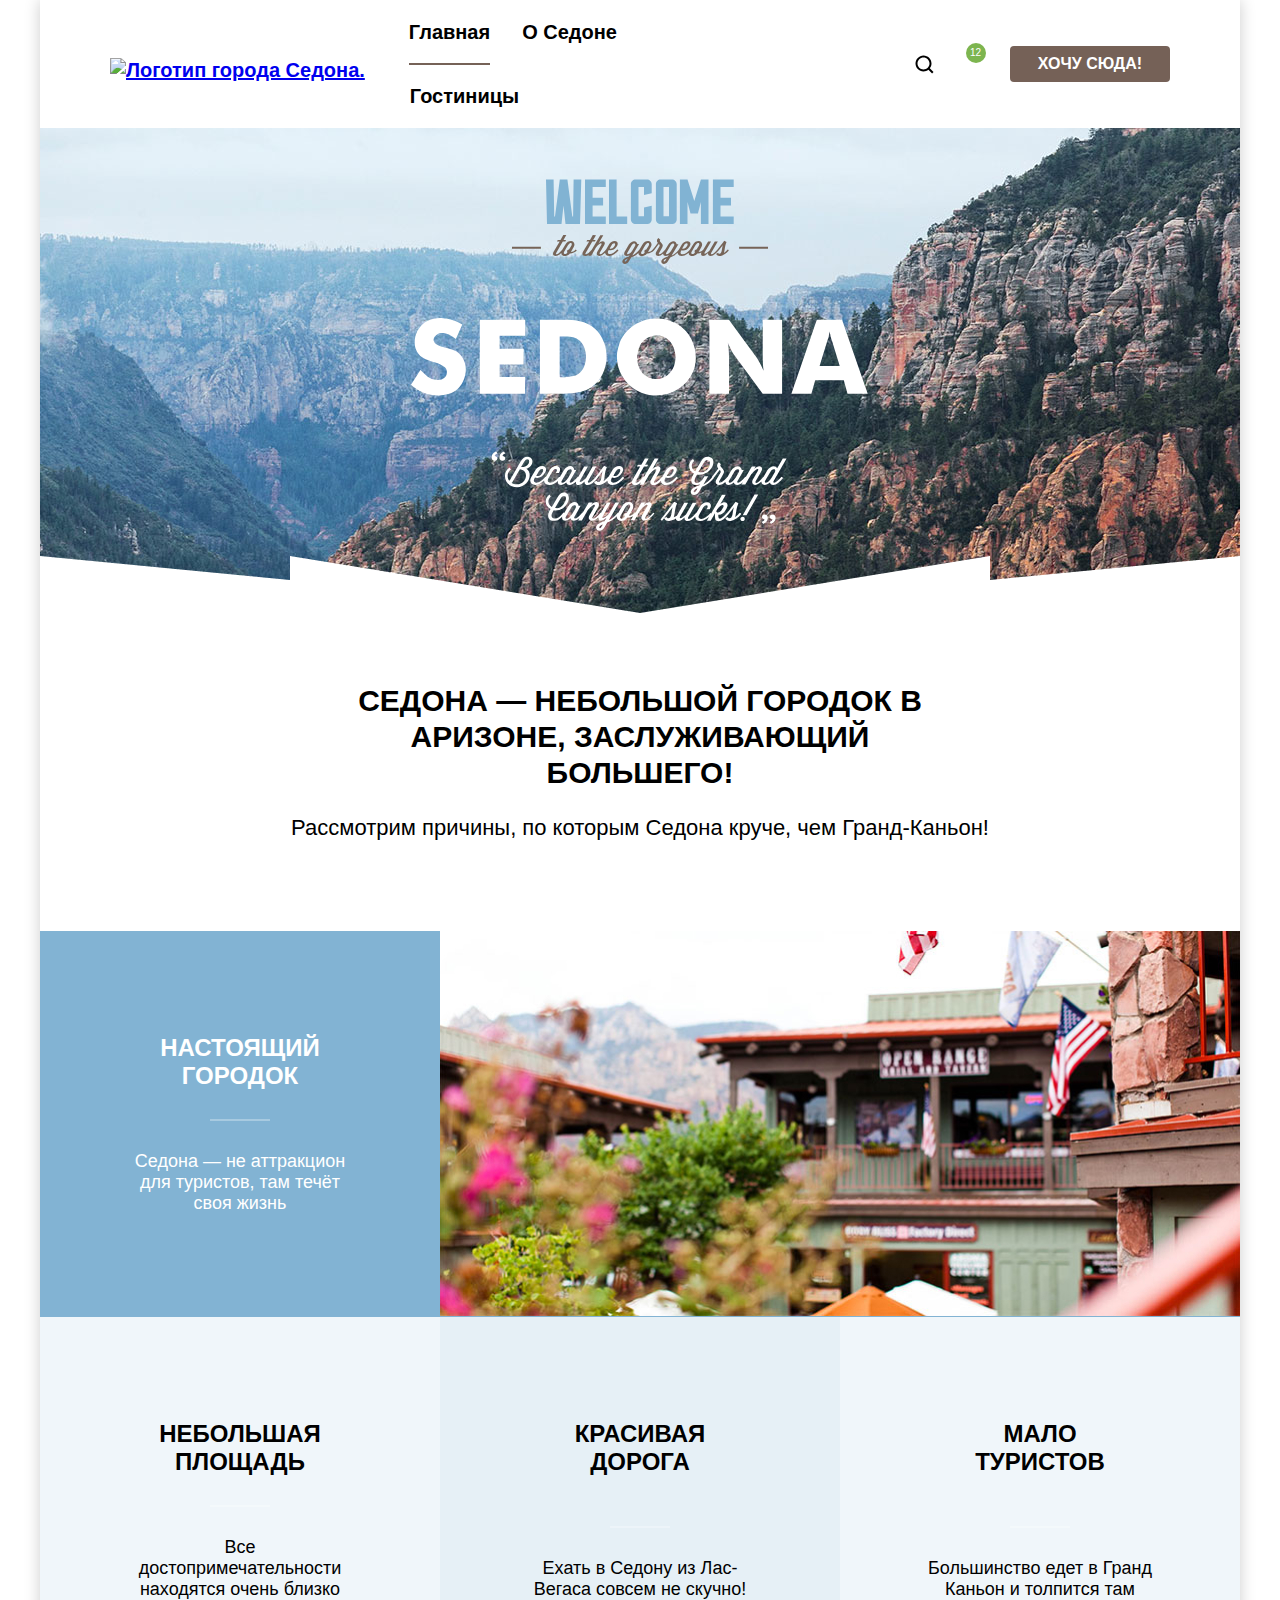
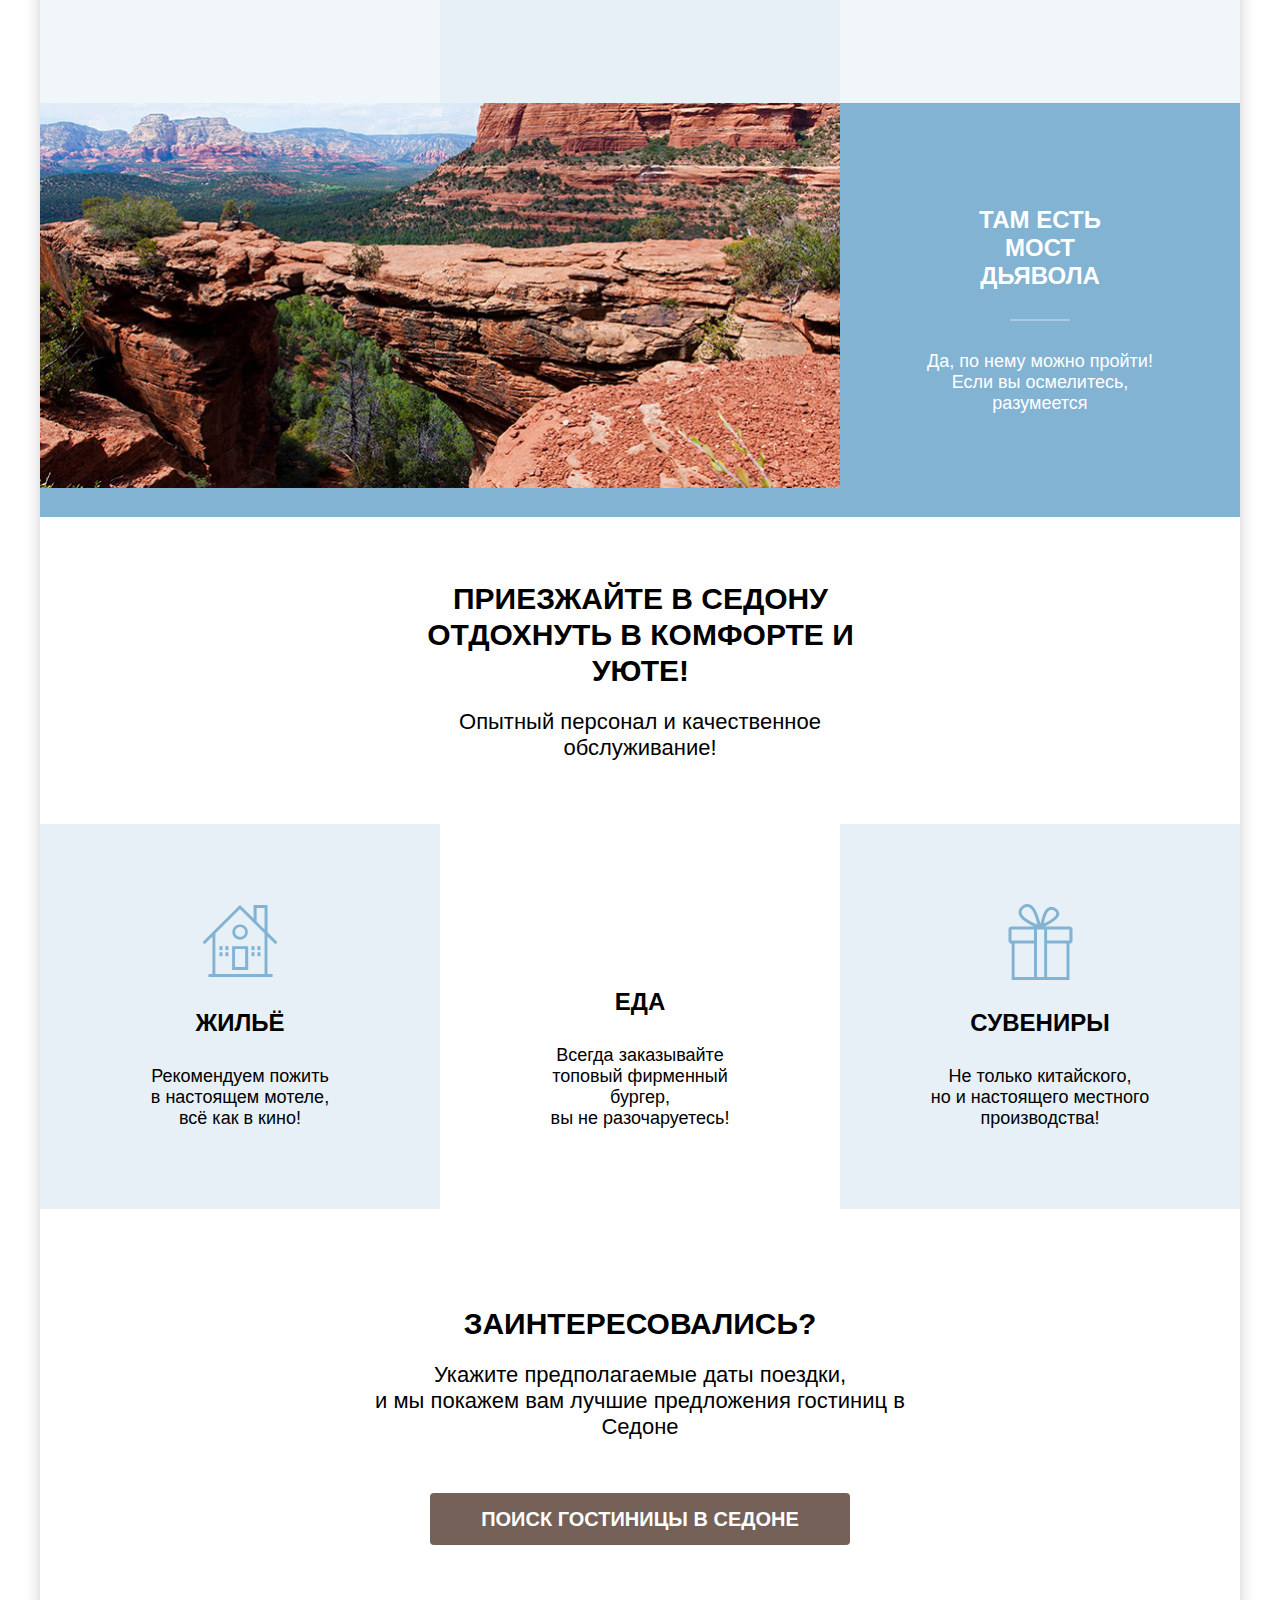
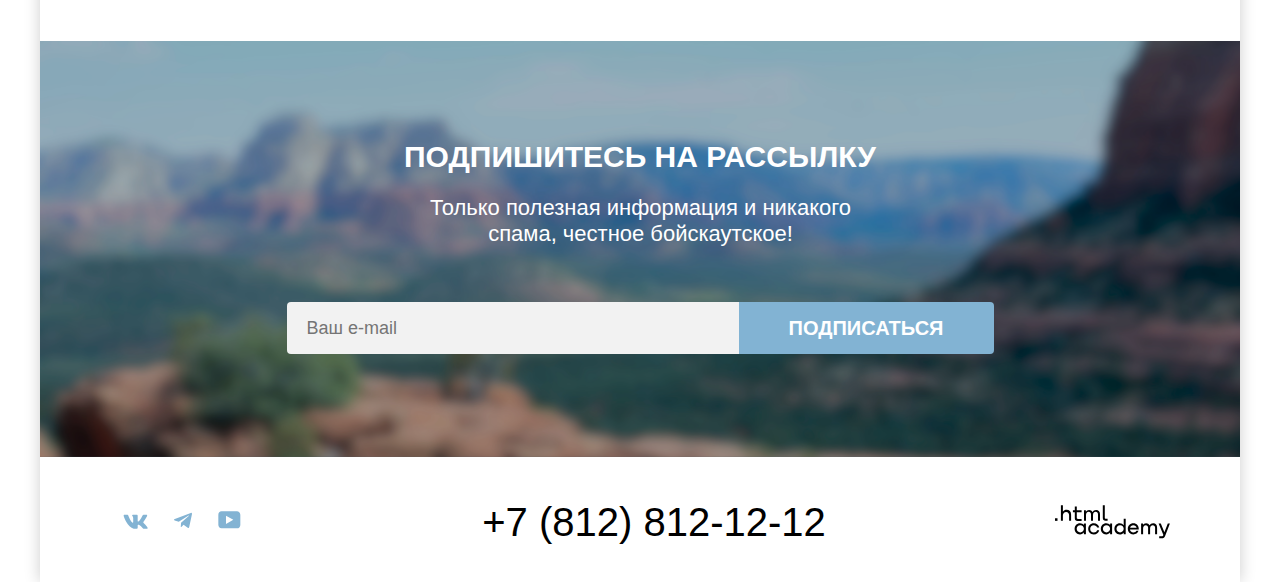
==== commit 852f85a4: "правки по блокам" ====
--- a/index.html
+++ b/index.html
@@ -12,7 +12,7 @@
     <div class="page-container">
       <header class="main-header" data-test="header">
         <nav class="main-nav">
-          <a class="logo" href="index.html" aria-current="page">
+          <a class="logo" href="#" aria-current="page">
             <img src="images/logosedona.svg" width="140" height="70" alt="Логотип города Седона.">
           </a>
           <ul class="site-navigation">
@@ -49,33 +49,31 @@
             alt="Welcome to the gorgeous Sedona , because the Grand Canyon sucks!">
         </section>
         <section class="advantages" data-test="advantages">
-          <div class="indent">
+          <ul class="advantages-list">
             <h2 class="title">Седона — небольшой городок в Аризоне, заслуживающий большего!</h2>
             <span class="subject">Рассмотрим причины, по которым Седона круче, чем Гранд-Каньон!</span>
-          </div>
-          <ul class="advantages-list">
             <li class="advantages-item-block">
-              <div class="advantage-block">
+              <div class="advantage-block1">
                 <h3 class="advantages-title-block">Настоящий городок</h3>
                 <p class="advantages-descripsion-block">Седона — не аттракцион для туристов, там течёт своя жизнь</p>
               </div>
-              <img class="photo-house" src="images/city.jpg" width="800" height="385" alt="Фото природы города Седона.">
-            </li>
-            <li class="advantages-item-block2">
-              <h3 class="advantages-title">Небольшая площадь</h3>
-              <p class="advantages-descripsion">Все достопримечательности находятся очень близко</p>
-            </li>
-            <li class="advantages-item-block3">
-              <h3 class="advantages-title">Красивая дорога</h3>
-              <p class="advantages-descripsion">Ехать в Седону из Лас-Вегаса совсем не скучно!</p>
-            </li>
-            <li class="advantages-item-block2">
-              <h3 class="advantages-title">Мало туристов</h3>
-              <p class="advantages-descripsion">Большинство едет в Гранд Каньон и толпится там</p>
+              <img class="photo" src="images/city.jpg" width="800" height="385" alt="Фото природы города Седона.">
+            </li>
+            <li class="advantage-block1 advantages-item-block2">
+              <h3 class="advantages-title-block advantages-title">Небольшая площадь</h3>
+              <p class="advantages-descripsion-block advantages-title">Все достопримечательности находятся очень близко</p>
+            </li>
+            <li class="advantage-block1 advantages-item-block3">
+              <h3 class="advantages-title-block advantages-title">Красивая дорога</h3>
+              <p class="advantages-descripsion-block advantages-title">Ехать в Седону из Лас-Вегаса совсем не скучно!</p>
+            </li>
+            <li class="advantage-block1 advantages-item-block2">
+              <h3 class="advantages-title-block advantages-title">Мало туристов</h3>
+              <p class="advantages-descripsion-block advantages-title">Большинство едет в Гранд Каньон и толпится там</p>
             </li>
             <li class="advantages-item-block">
               <img class="photo" src="images/crag.jpg" width="800" height="385" alt="Фото моста Дьявола города Седона.">
-              <div class="advantage-block">
+              <div class="advantage-block1">
                 <h3 class="advantages-title-block">Там есть <br> мост Дьявола</h3>
                 <p class="advantages-descripsion-block">Да, по нему можно пройти! Если вы осмелитесь, разумеется</p>
               </div>
@@ -88,19 +86,16 @@
               <h2 class="advantage-title">Приезжайте в Седону отдохнуть в комфорте и уюте!</h2>
               <span class="advantage-cause">Опытный персонал и качественное обслуживание!</span>
             </li>
-            <li class="advantages-item-block3">
-              <img src="images/home.svg" width="75" height="72" alt="Изображение дома.">
+            <li class="advantage-block advantages-item-block3 image-house">
               <h3 class="advantages-titles">Жильё</h3>
               <p class="advantages-descripsions">Рекомендуем пожить <br> в настоящем мотеле, <br> всё как в кино!</p>
             </li>
-            <li class="advantages-item-block2">
-              <img src="images/food.svg" width="75" height="72" alt="Изображение бургера.">
+            <li class="advantage-block advantages-item-block2 image-food">
               <h3 class="advantages-titles">Еда</h3>
               <p class="advantages-descripsions">Всегда заказывайте <br> топовый фирменный бургер, <br> вы не
                 разочаруетесь!</p>
             </li>
-            <li class="advantages-item-block3">
-              <img src="images/present.svg" width="75" height="72" alt="Изображение подарка.">
+            <li class="advantage-block advantages-item-block3 image-present">
               <h3 class="advantages-titles">Сувениры</h3>
               <p class="advantages-descripsions">Не только китайского, <br> но и настоящего местного <br> производства!
               </p>
--- a/styles/styles.css
+++ b/styles/styles.css
@@ -58,6 +58,7 @@
   font-style: normal;
   font-weight: 400;
   line-height: 24px;
+  overflow-x: hidden;
   color: #000000;
   -webkit-box-sizing: border-box;
           box-sizing: border-box;
@@ -153,6 +154,15 @@
   background-repeat: no-repeat;
   background-position: center;
 }
+.navigation-link-search:hover {
+  opacity: 0.2;
+}
+.navigation-link-search:focus {
+  opacity: 0.3;
+}
+.navigation-link-search:active {
+  opacity: 0.2;
+}
 .navigation-link-current::before {
   position: absolute;
   right: 16px;
@@ -205,6 +215,15 @@
   background-repeat: no-repeat;
   background-position: center;
 }
+.navigation-link-like:hover {
+  opacity: 0.2;
+}
+.navigation-link-like:focus {
+  opacity: 0.3;
+}
+.navigation-link-like:hover {
+  opacity: 0.2;
+}
 .sum {
   position: absolute;
   right: 4px;
@@ -316,15 +335,15 @@
 }
 .title {
   max-width: 625px;
-  margin: 1px 2px -36px 2px;
-  padding: 0px 0px 8px 0px;
+  margin: 0 auto;
+  padding: 69px 0px 24px 0px;
   text-align: center;
   text-transform: uppercase;
 }
 .subject {
   max-width: 700px;
-  margin-top: 28px;
-  margin-bottom: 20px;
+  margin: 0 auto;
+  padding-bottom: 90px;
   font-family: "PT Sans", sans-serif;
   text-align: center;
   font-size: 22px;
@@ -332,8 +351,8 @@
   font-weight: 400;
   line-height: 26px;
 }
-.photo-house,
-.photo {
+.photo,
+.catalog-card-image {
   -o-object-fit: cover;
      object-fit: cover;
 }
@@ -362,7 +381,6 @@
   padding: 0px;
 }
 .advantage-block {
-  position: relative;
   display: -webkit-box;
   display: -ms-flexbox;
   display: flex;
@@ -374,13 +392,34 @@
           flex-direction: column;
   -webkit-box-pack: center;
       -ms-flex-pack: center;
-          justify-content: center;
+          justify-content: flex-end;
   -webkit-box-align: center;
       -ms-flex-align: center;
           align-items: center;
   width: 400px;
   min-height: 385px;
   padding: 80px 85px;
+}
+.advantage-block1 {
+  position: relative;
+  display: -webkit-box;
+  display: -ms-flexbox;
+  display: flex;
+  -ms-flex-wrap: wrap;
+      flex-wrap: wrap;
+  -webkit-box-orient: vertical;
+  -webkit-box-direction: normal;
+      -ms-flex-direction: column;
+          flex-direction: column;
+  -webkit-box-pack: center;
+      -ms-flex-pack: center;
+          justify-content: space-between;
+  -webkit-box-align: center;
+      -ms-flex-align: center;
+          align-items: center;
+  width: 400px;
+  min-height: 385px;
+  padding: 103px 85px;
 }
 .advantages-item-block {
   display: -webkit-box;
@@ -395,6 +434,21 @@
   width: 100%;
   color: #ffffff;
   background-color: #82b3d3;
+}
+.image-house {
+  background: url(../images/home.svg);
+  background-repeat: no-repeat;
+  background-position: 50% 26%;
+}
+.image-food {
+  background: url(../images/food.svg);
+  background-repeat: no-repeat;
+  background-position: 50% 26%;
+}
+.image-present {
+  background: url(../images/present.svg);
+  background-repeat: no-repeat;
+  background-position: 50% 26%;
 }
 .advantages-title-block {
   display: -webkit-box;
@@ -435,6 +489,21 @@
   background: rgba(255, 255, 255, 0.30);
 }
 .advantages-item-block2 {
+  background: rgba(131, 179, 211, 0.12);
+}
+li.advantages-item-block2:nth-of-type(3) {
+  background: #fff;
+}
+.advantages-title {
+ color: #000;
+}
+.advantages-descripsion {
+  position: relative;
+  margin-top: 59px;
+  margin-bottom: 32px;
+  text-align: center;
+}
+.advantage {
   display: -webkit-box;
   display: -ms-flexbox;
   display: flex;
@@ -448,56 +517,6 @@
   -webkit-box-align: center;
       -ms-flex-align: center;
           align-items: center;
-  width: 400px;
-  min-height: 385px;
-  padding: 80px 84px;
-  background: rgba(131, 179, 211, 0.12);
-  -webkit-box-sizing: border-box;
-          box-sizing: border-box;
-}
-li.advantages-item-block2:nth-of-type(3) {
-  background: #fff;
-}
-.advantages-title {
-  display: -webkit-box;
-  display: -ms-flexbox;
-  display: flex;
-  -webkit-box-orient: vertical;
-  -webkit-box-direction: normal;
-      -ms-flex-direction: column;
-          flex-direction: column;
-  -webkit-box-align: center;
-      -ms-flex-align: center;
-          align-items: center;
-  -webkit-box-pack: center;
-      -ms-flex-pack: center;
-          justify-content: center;
-  text-align: center;
-  max-width: 175px;
-  margin: 22px 0px 2px 0px;
-  padding: 0px;
-  list-style: none;
-}
-.advantages-descripsion {
-  position: relative;
-  margin-top: 59px;
-  margin-bottom: 20px;
-  text-align: center;
-}
-.advantage {
-  display: -webkit-box;
-  display: -ms-flexbox;
-  display: flex;
-  -webkit-box-orient: vertical;
-  -webkit-box-direction: normal;
-      -ms-flex-direction: column;
-          flex-direction: column;
-  -webkit-box-pack: center;
-      -ms-flex-pack: center;
-          justify-content: center;
-  -webkit-box-align: center;
-      -ms-flex-align: center;
-          align-items: center;
   -ms-flex-item-align: stretch;
       -ms-grid-row-align: stretch;
       align-self: stretch;
@@ -517,25 +536,8 @@
   line-height: 26px;
 }
 .advantages-item-block3 {
-  display: -webkit-box;
-  display: -ms-flexbox;
-  display: flex;
-  -webkit-box-orient: vertical;
-  -webkit-box-direction: normal;
-      -ms-flex-direction: column;
-          flex-direction: column;
-  -webkit-box-pack: center;
-      -ms-flex-pack: center;
-          justify-content: center;
-  -webkit-box-align: center;
-      -ms-flex-align: center;
-          align-items: center;
-  width: 400px;
-  min-height: 385px;
-  padding: 80px 85px;
   background-color: rgba(131, 179, 211, 0.20);
-  -webkit-box-sizing: border-box;
-          box-sizing: border-box;
+  color: #000;
 }
 .advantages-titles {
   display: -webkit-box;
@@ -568,15 +570,7 @@
   line-height: 21px;
   text-align: center;
 }
-.advantages-descripsion::after {
-  position: absolute;
-  right: 0px;
-  left: 85px;
-  top: -32px;
-  bottom: 0px;
-  content: "";
-  width: 60px;
-  height: 2px;
+.block2::after {
   background: rgba(0, 0, 0, 0.30);
 }
 .advantages h2 {
@@ -1019,10 +1013,22 @@
   -webkit-box-align: center;
       -ms-flex-align: center;
           align-items: center;
-  gap: 10px;
-  margin: 6px 0px;
+  gap: 14px;
+  margin: 5px 0px;
   padding: 0px;
   list-style: none;
+}
+.breadcrumbs-link-home::after {
+  position: relative;
+  top: 0px;
+  bottom: 0px;
+  left: 6px;
+  right: 0px;
+  content: "";
+  padding: 5px 7px;
+  background: url(../images/catalog/breadcrumb.svg);
+  background-position: center;
+  background-repeat: no-repeat;
 }
 .bread-crumbs {
   margin: 0px;
@@ -1451,27 +1457,12 @@
   margin-left: 58px;
 }
 .button-list-pictures {
-  display: -webkit-box;
-  display: -ms-flexbox;
-  display: flex;
-  -webkit-box-orient: vertical;
-  -webkit-box-direction: normal;
-      -ms-flex-direction: column;
-          flex-direction: column;
-  -webkit-box-pack: center;
-      -ms-flex-pack: center;
-          justify-content: center;
-  -webkit-box-align: center;
-      -ms-flex-align: center;
-          align-items: center;
-  gap: 10px;
-  -ms-flex-negative: 0;
-      flex-shrink: 0;
-  min-width: 16px;
-  margin: -2px -2px 0px 2px;
-  padding: 14px 14px;
-  text-decoration: none;
+  width: 48px;
+  height: 48px;
   border-radius: 4px;
+  border: 2px solid #E5E5E5;
+}
+.button-pictures {
   border: 2px solid #000;
 }
 .button-list-pictures:focus {
@@ -1480,69 +1471,28 @@
 .button-list-pictures:active {
   border: 2px solid #000;
 }
-.button-list-picture {
-  display: -webkit-box;
-  display: -ms-flexbox;
-  display: flex;
-  -webkit-box-orient: vertical;
-  -webkit-box-direction: normal;
-      -ms-flex-direction: column;
-          flex-direction: column;
-  -webkit-box-pack: center;
-      -ms-flex-pack: center;
-          justify-content: center;
-  -webkit-box-align: center;
-      -ms-flex-align: center;
-          align-items: center;
-  gap: 10px;
-  -ms-flex-negative: 0;
-      flex-shrink: 0;
-  min-width: 16px;
-  margin: -2px -2px 0px 1px;
-  padding: 14px 14px;
-  text-decoration: none;
-  border-radius: 4px;
-  border: 2px solid #E5E5E5;
-}
-.button-list-picture:hover {
+.image-pictures {
+  background: url("../images/catalog/pictures.svg");
+  background-repeat: no-repeat;
+  background-position: center;
+}
+.image-picture {
+  background: url("../images/catalog/picture.svg");
+  background-repeat: no-repeat;
+  background-position: center;
+}
+.image-list {
+  background: url("../images/catalog/list.svg");
+  background-repeat: no-repeat;
+  background-position: center;
+}
+.button-list-pictures:hover {
   border: 2px solid #000;
 }
-.button-list-picture:focus {
+.button-list-pictures:focus {
   border: 2px solid #68A2CA;
 }
-.button-list-picture:active {
-  border: 2px solid #000;
-}
-.button-list-list {
-  display: -webkit-box;
-  display: -ms-flexbox;
-  display: flex;
-  -webkit-box-orient: vertical;
-  -webkit-box-direction: normal;
-      -ms-flex-direction: column;
-          flex-direction: column;
-  -webkit-box-pack: center;
-      -ms-flex-pack: center;
-          justify-content: center;
-  -webkit-box-align: center;
-      -ms-flex-align: center;
-          align-items: center;
-  gap: 10px;
-  -ms-flex-negative: 0;
-      flex-shrink: 0;
-  min-width: 16px;
-  margin: -2px 0px 0px 1px;
-  padding: 14px 14px;
-  border-radius: 4px;
-  border: 2px solid #E5E5E5;
-}
-.button-list-list:hover {
-  border: 2px solid #000;
-}
-.button-list-list:focus {
-  border: 2px solid #68A2CA;
-}
-.button-list-list:active {
+.button-list-pictures:active {
   border: 2px solid #000;
 }
 .catalog-list {
@@ -1734,7 +1684,8 @@
   text-align: center;
   min-width: 140px;
   margin-left: auto;
-  padding: 8px 18px;
+  padding: 8px 0px;
+  font-family: "PT Sans", sans-serif;
   font-size: 16px;
   font-style: normal;
   font-weight: 700;
@@ -1744,6 +1695,7 @@
   color:#FFF;
   border-radius: 4px;
   background: #82B3D3;
+  border: none;
 }
 .catalog-card-button-favorites:hover {
   background:#68A2CA;
@@ -1759,37 +1711,17 @@
   background: #E5E5E5;
   color: #FFF;
 }
-.catalog-card-button-favorite {
-  display: -webkit-box;
-  display: -ms-flexbox;
-  display: flex;
-  -webkit-box-pack: center;
-      -ms-flex-pack: center;
-          justify-content: center;
-  -webkit-box-align: center;
-      -ms-flex-align: center;
-          align-items: center;
-  text-align: center;
-  min-width: 140px;
-  margin-left: auto;
-  padding: 8px 18px;
-  font-size: 16px;
-  font-style: normal;
-  font-weight: 700;
-  line-height: 20px;
-  text-transform: uppercase;
-  color:#FFF;
-  border-radius: 4px;
+.color {
+  color: #FFF;
   background: #7DB54F;
-  text-decoration: none;
-}
-.catalog-card-button-favorite:hover {
+}
+.color:hover {
   background: #6C9E42;
 }
-.catalog-card-button-favorite:focus{
+.color:focus{
   background: #6C9E42;
 }
-.catalog-card-button-favorite:active {
+.color:active {
   background: #7DB54F;
   color: rgba(255, 255, 255, 0.30);
 }
@@ -1814,28 +1746,8 @@
   padding: 0px;
   list-style-type: none;
 }
-.pagination-current-one {
-  display: -webkit-box;
-  display: -ms-flexbox;
-  display: flex;
-  -webkit-box-pack: center;
-      -ms-flex-pack: center;
-          justify-content: center;
-  -webkit-box-align: center;
-      -ms-flex-align: center;
-          align-items: center;
-  min-width: 60px;
-  height: 60px;
-  margin: 1px 0px 0px 0px;
-  padding: 0px 8px;
-  font-size: 20px;
-  font-style: normal;
-  font-weight: 700;
-  line-height: 37px;
-  text-transform: uppercase;
-  text-decoration: none;
+a.pagination-current.pagination-current-one {
   color:#000;
-  border-radius: 4px;
   background:#F2F2F2;
 }
 .pagination-current {
@@ -1993,10 +1905,7 @@
 }
 .close {
   display: block;
-  width: 20px;
   height: 20px;
-  right: 2px;
-  margin-left: 15px;
   background: url("../images/modal/cross.svg") no-repeat;
   background-position: center;
 }
@@ -2034,7 +1943,7 @@
       -ms-flex-align: start;
           align-items: flex-start;
   margin-left: 137px;
-  margin-bottom: 20px;
+  margin-bottom: 19px;
   padding: 3px 20px;
   font-family: "PT Sans", sans-serif;
   font-size: 16px;
@@ -2042,26 +1951,6 @@
   font-weight: 400;
   line-height: 21px;
   color: #FF5757;
-}
-.help {
-  display: -webkit-box;
-  display: -ms-flexbox;
-  display: flex;
-  -webkit-box-orient: vertical;
-  -webkit-box-direction: normal;
-      -ms-flex-direction: column;
-          flex-direction: column;
-  -webkit-box-align: start;
-      -ms-flex-align: start;
-          align-items: flex-start;
-  margin: 15px 0px 0px 137px;
-  padding: 3px 20px;
-  font-family: "PT Sans", sans-serif;
-  font-size: 16px;
-  font-style: normal;
-  font-weight: 400;
-  line-height: 21px;
-  color: #333;
 }
 .departure,
 .arrival-day {
@@ -2146,15 +2035,6 @@
   text-transform: capitalize;
   color: #000;
 }
-.amount {
-  display: -webkit-box;
-  display: -ms-flexbox;
-  display: flex;
-  -webkit-box-align: center;
-      -ms-flex-align: center;
-          align-items: center;
-  margin-top: 21px;
-}
 .number {
   min-width: 90px;
   margin-top: -1px;
@@ -2165,18 +2045,18 @@
   text-transform: capitalize;
 }
 .numbers {
-  margin: 0px 82px 1px -3px;
+  margin: 0px 82px 1px 86px;
   font-size: 20px;
   font-weight: 700;
   line-height: 24px;
   text-transform: capitalize;
 }
 .tooltip {
-  position: absolute;
   width: 40px;
   height: 40px;
   margin-top: 12px;
-  margin-left: 45px;
+  margin-left: -80px;
+  margin-right: 41px;
 }
 .tooltip-toggle {
   display: block;
@@ -2307,6 +2187,7 @@
   -webkit-box-align: center;
       -ms-flex-align: center;
           align-items: center;
+          justify-content: flex-start;
 }
 .appointments-date {
   display: -webkit-box;
@@ -2315,6 +2196,7 @@
   -webkit-box-align: center;
       -ms-flex-align: center;
           align-items: center;
+          justify-content: flex-end;
   margin-left: auto;
 }
 .modal-button {
@@ -2333,7 +2215,7 @@
           align-items: center;
   text-align: center;
   width: 577px;
-  margin-top: 46px;
+  margin-top: 44px;
   padding: 18px 77px;
   font-family: "PT Sans", sans-serif;
   font-style: normal;
